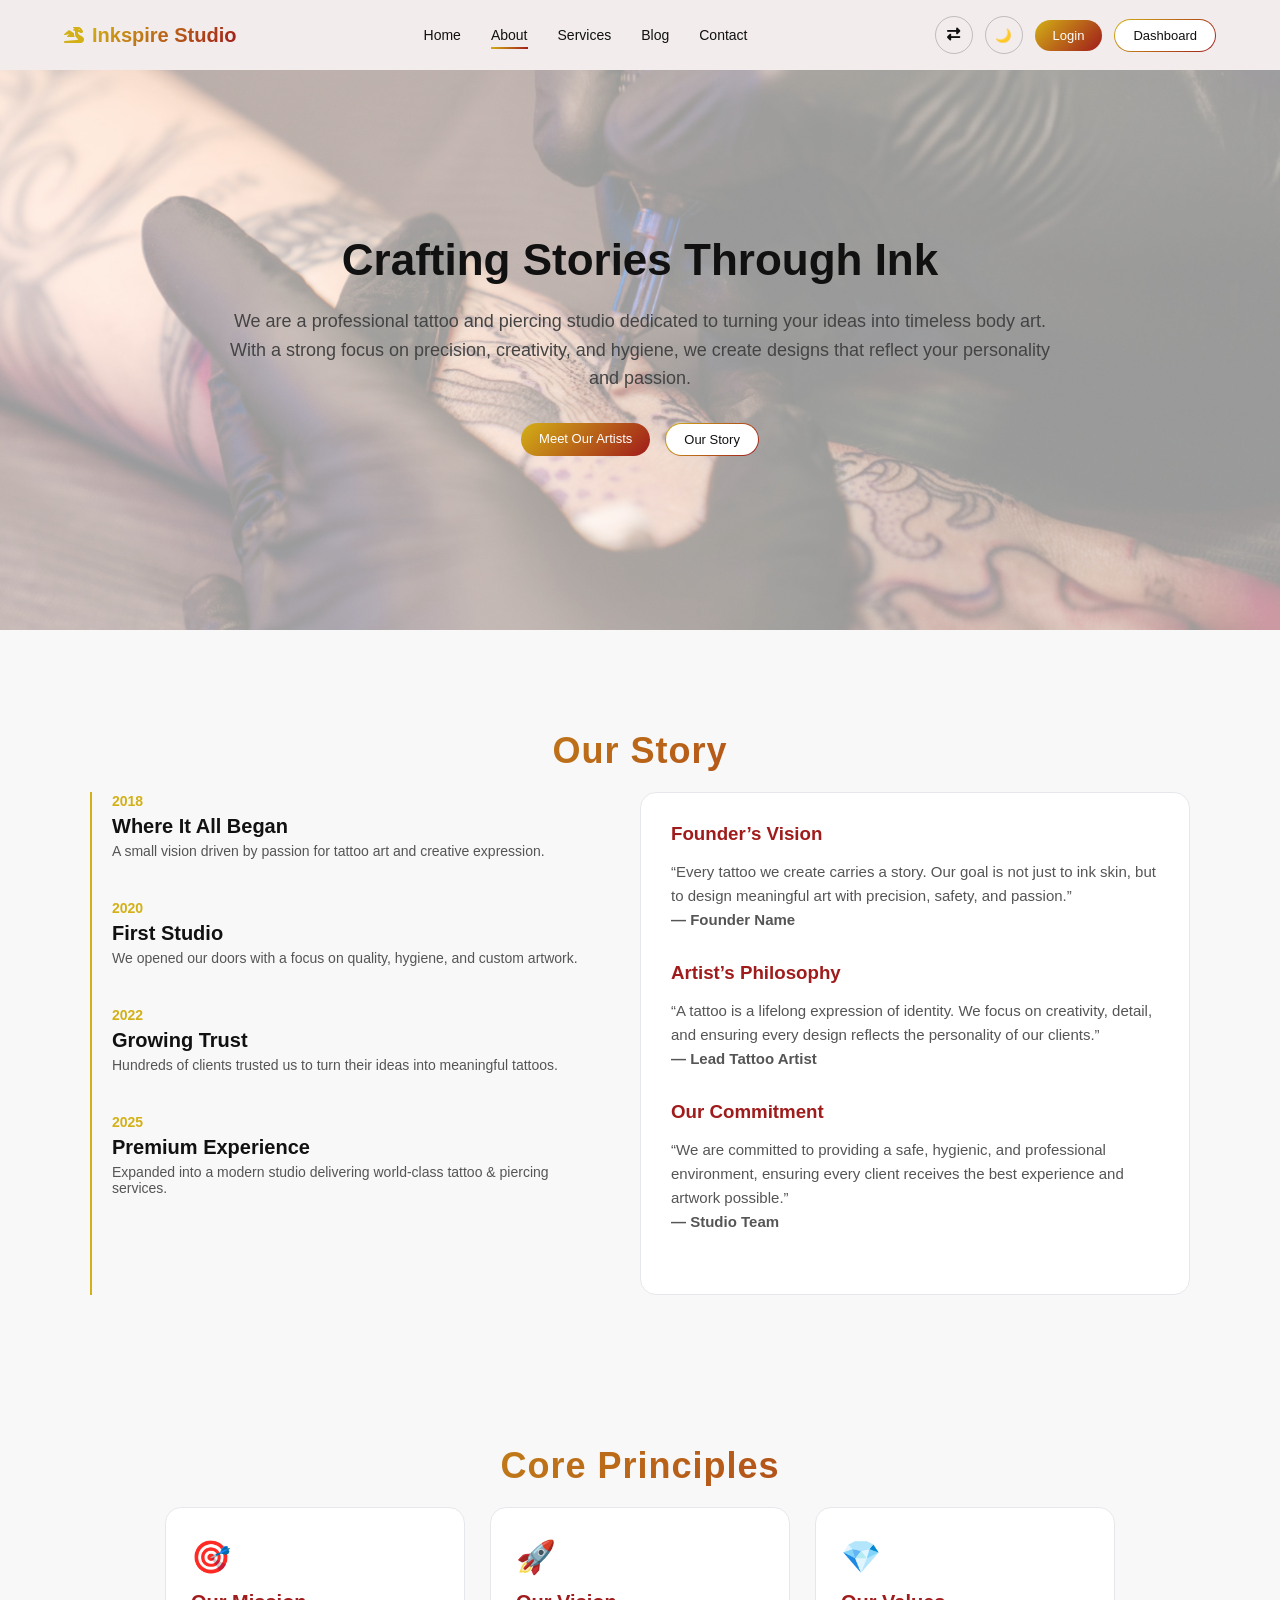
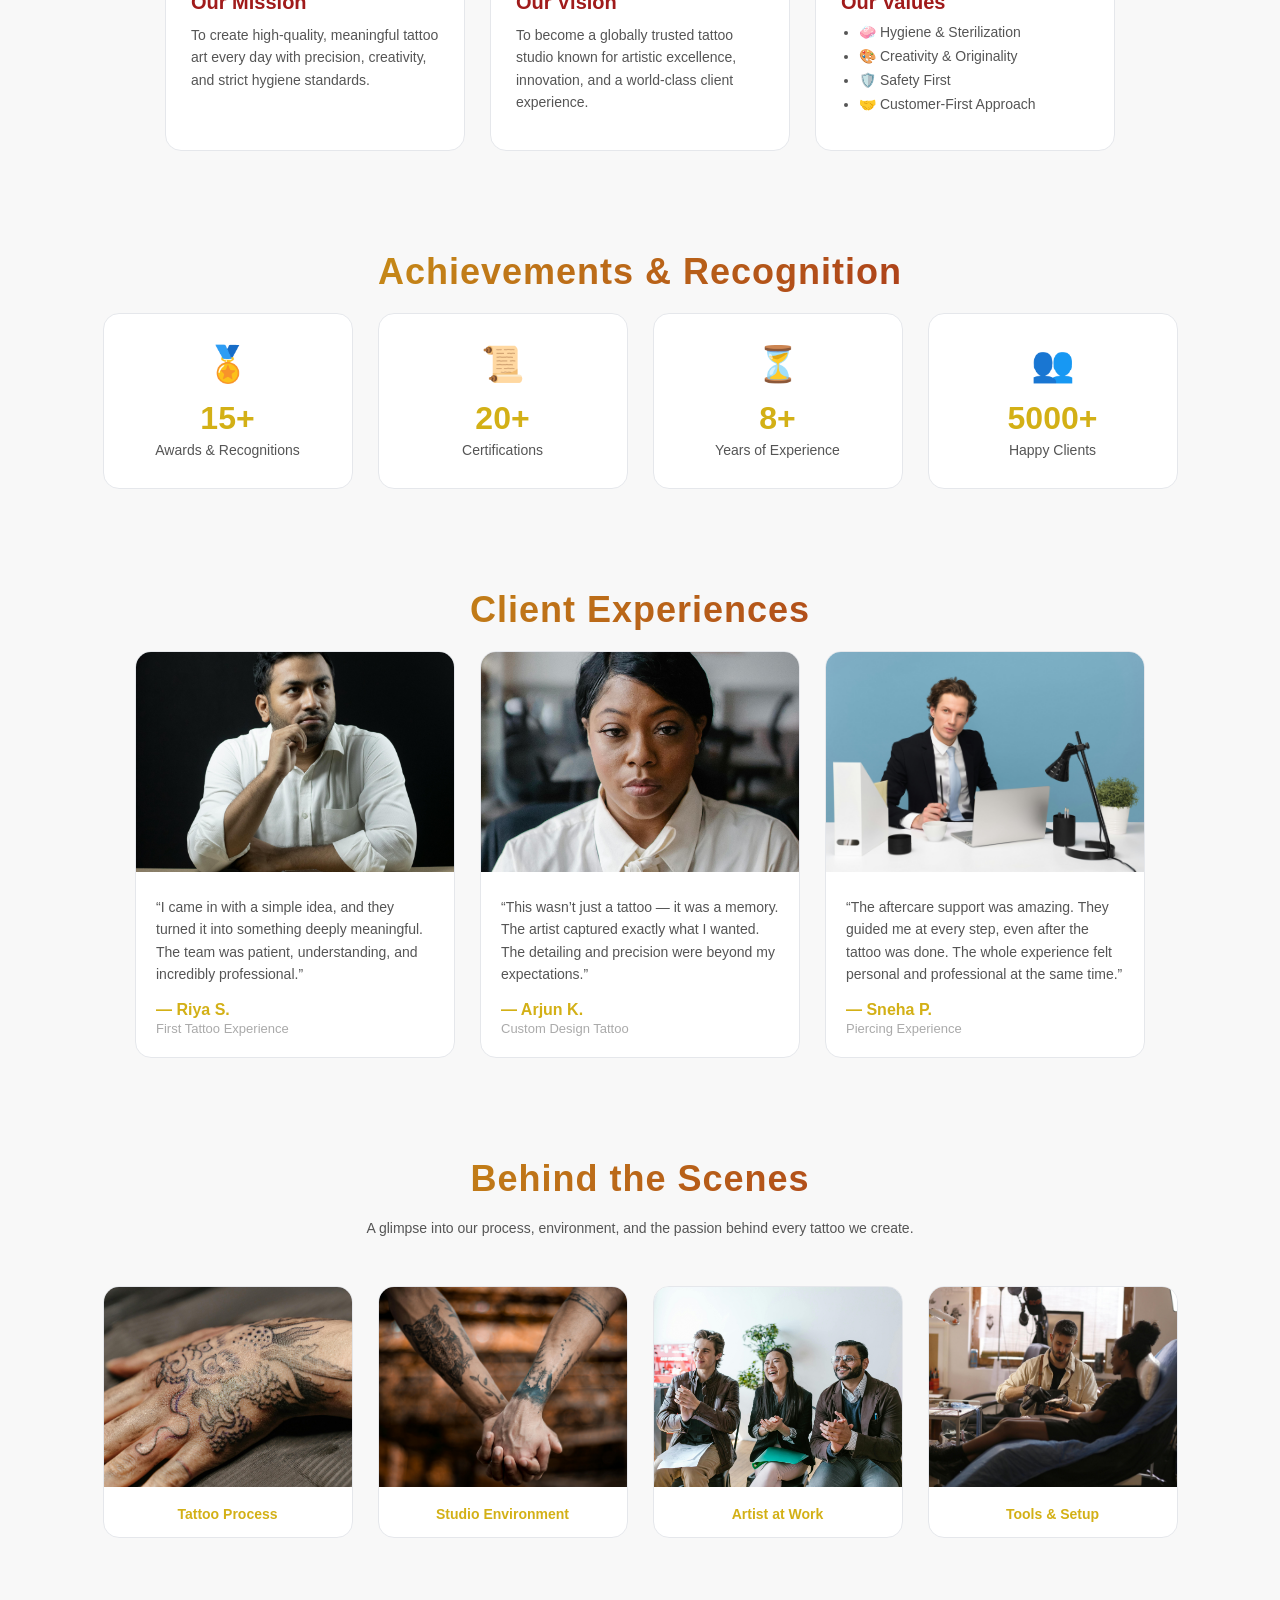
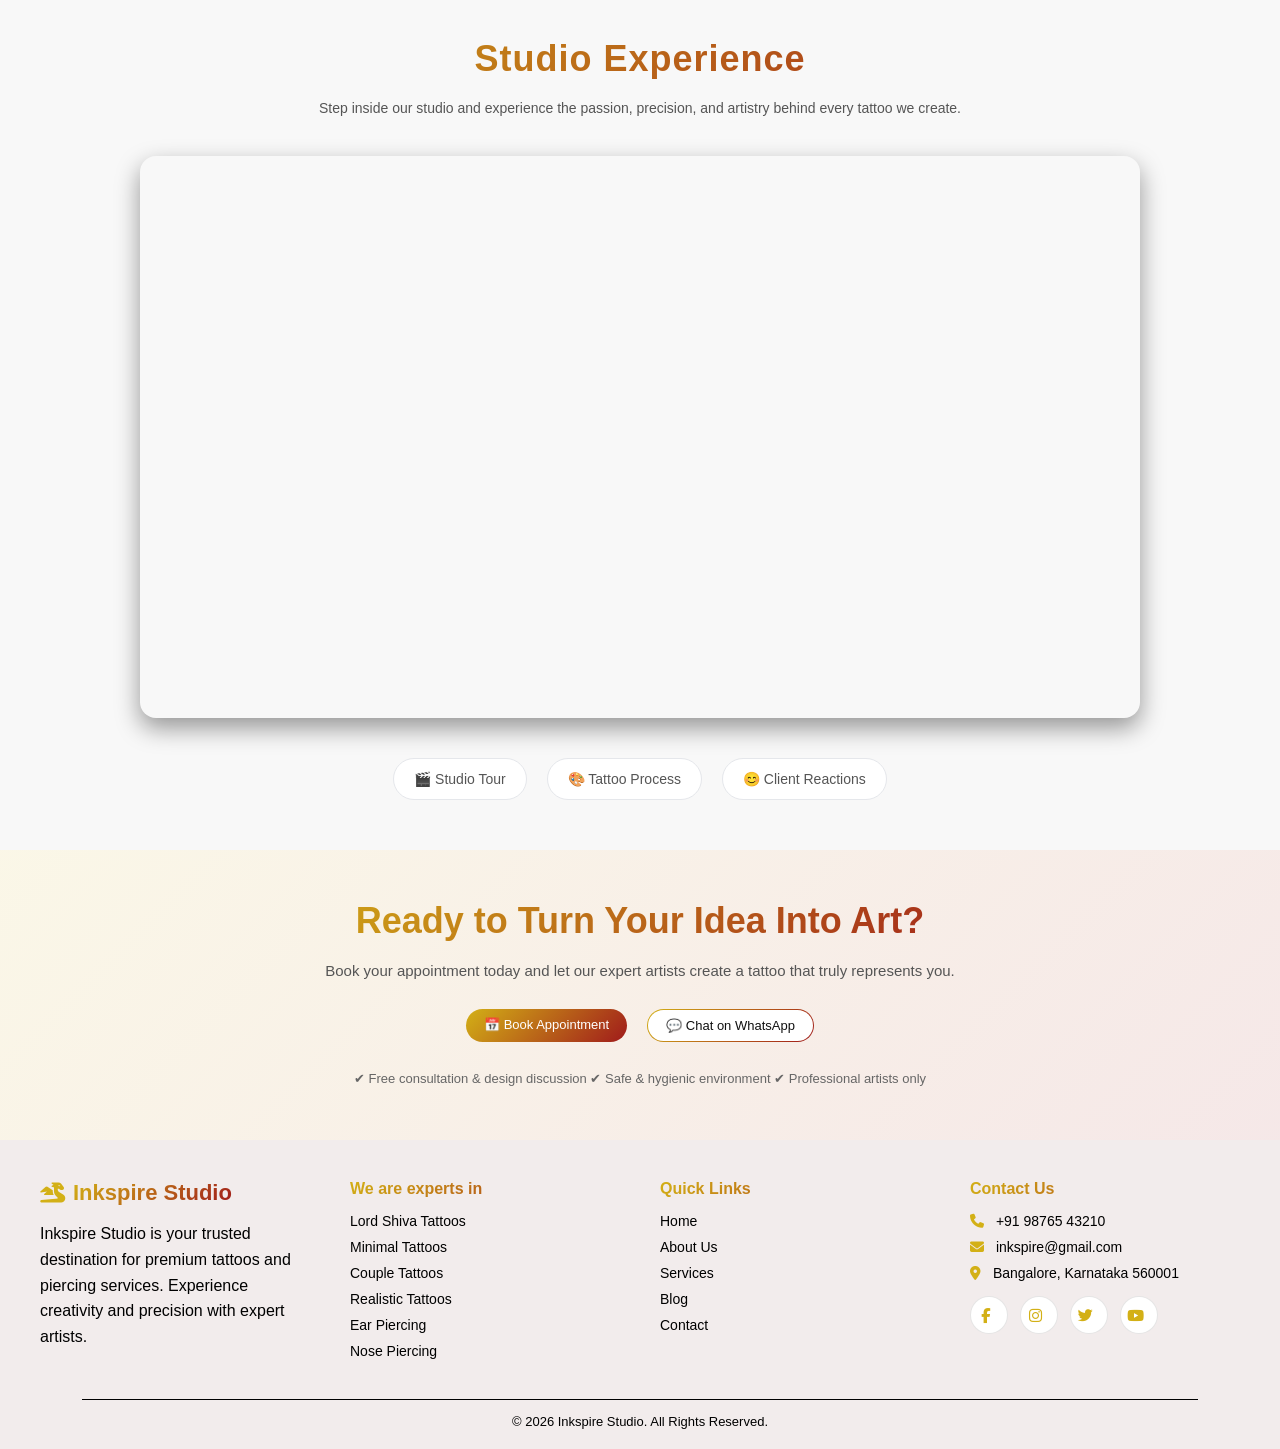
==== aboutus.html @ 516ff178 "first commit" ====
<!DOCTYPE html>
<html lang="en">
<head>
    <meta charset="UTF-8">
    <meta name="viewport" content="width=device-width, initial-scale=1.0">
    <title>About Us</title>
    <link rel="stylesheet" href="https://cdnjs.cloudflare.com/ajax/libs/font-awesome/6.5.1/css/all.min.css">
    <link rel="stylesheet" href="aboutus.css">
</head>
<body>
   
 <div id="header"></div>
<section class="hero">
  <div class="hero-overlay"></div>

  <div class="hero-content">
    <h1>Crafting Stories Through Ink</h1>

    <p>
      We are a professional tattoo and piercing studio dedicated to turning your ideas into timeless body art.
      With a strong focus on precision, creativity, and hygiene, we create designs that reflect your personality and passion.
    </p>

    <div class="hero-buttons">
      <a href="index.html" class="btn primary">Meet Our Artists</a>
      <a href="aboutus.html#story" class="btn secondary">Our Story</a>
    </div>
  </div>
</section>
<section class="story-section" id="story">

  <div class="story-container">

    
    <h2 class="section-title">Our Story</h2>

    
    <div class="story-wrapper">

      
      <div class="story-timeline">

        <div class="timeline-item">
          <span class="year">2018</span>
          <h3>Where It All Began</h3>
          <p>A small vision driven by passion for tattoo art and creative expression.</p>
        </div>

        <div class="timeline-item">
          <span class="year">2020</span>
          <h3>First Studio</h3>
          <p>We opened our doors with a focus on quality, hygiene, and custom artwork.</p>
        </div>

        <div class="timeline-item">
          <span class="year">2022</span>
          <h3>Growing Trust</h3>
          <p>Hundreds of clients trusted us to turn their ideas into meaningful tattoos.</p>
        </div>

        <div class="timeline-item">
          <span class="year">2025</span>
          <h3>Premium Experience</h3>
          <p>Expanded into a modern studio delivering world-class tattoo & piercing services.</p>
        </div>

      </div>

      
      <div class="story-founder">

        <h3>Founder’s Vision</h3>

        <p>
          “Every tattoo we create carries a story. Our goal is not just to ink skin,
          but to design meaningful art with precision, safety, and passion.”
        </p>

        <p class="founder-name">— Founder Name</p>
        <h3>Artist’s Philosophy</h3>

  <p>
    “A tattoo is a lifelong expression of identity. We focus on creativity, detail,
    and ensuring every design reflects the personality of our clients.”
  </p>

  <p class="founder-name">— Lead Tattoo Artist</p>
  
  <h3>Our Commitment</h3>

  <p>
    “We are committed to providing a safe, hygienic, and professional environment,
    ensuring every client receives the best experience and artwork possible.”
  </p>

  <p class="founder-name">— Studio Team</p>

      </div>

    </div>

  </div>

</section>
<section class="mv-section">

  <div class="mv-container">

    
    <h2 class="section-title">Core Principles</h2>

    
    <div class="mv-grid">

      
      <div class="mv-card">
        <div class="mv-icon">🎯</div>
        <h3>Our Mission</h3>
        <p>
          To create high-quality, meaningful tattoo art every day with precision,
          creativity, and strict hygiene standards.
        </p>
      </div>

      
      <div class="mv-card">
        <div class="mv-icon">🚀</div>
        <h3>Our Vision</h3>
        <p>
          To become a globally trusted tattoo studio known for artistic excellence,
          innovation, and a world-class client experience.
        </p>
      </div>

      
      <div class="mv-card">
        <div class="mv-icon">💎</div>
        <h3>Our Values</h3>
        <ul>
          <li>🧼 Hygiene & Sterilization</li>
          <li>🎨 Creativity & Originality</li>
          <li>🛡️ Safety First</li>
          <li>🤝 Customer-First Approach</li>
        </ul>
      </div>

    </div>

  </div>

</section>

<section class="achievements-section">

  <div class="achievements-container">

    
    <h2 class="section-title">Achievements & Recognition</h2>

    
    <div class="achievements-grid">

      <div class="achievement-card">
        <div class="icon">🏅</div>
        <h3><span class="counter" data-target="15">0</span>+</h3>
        <p>Awards & Recognitions</p>
      </div>

      <div class="achievement-card">
        <div class="icon">📜</div>
        <h3><span class="counter" data-target="20">0</span>+</h3>
        <p>Certifications</p>
      </div>

      <div class="achievement-card">
        <div class="icon">⏳</div>
        <h3><span class="counter" data-target="8">0</span>+</h3>
        <p>Years of Experience</p>
      </div>

      <div class="achievement-card">
        <div class="icon">👥</div>
        <h3><span class="counter" data-target="5000">0</span>+</h3>
        <p>Happy Clients</p>
      </div>

    </div>

  </div>

</section>
<script>
  document.addEventListener("DOMContentLoaded", () => {

  const counters = document.querySelectorAll(".counter");

  counters.forEach(counter => {
    counter.innerText = "0";

    const updateCounter = () => {
      const target = +counter.getAttribute("data-target");
      const current = +counter.innerText;

      const increment = target / 100; // speed control

      if (current < target) {
        counter.innerText = Math.ceil(current + increment);
        setTimeout(updateCounter, 20); // animation speed
      } else {
        counter.innerText = target;
      }
    };


    const observer = new IntersectionObserver(entries => {
      entries.forEach(entry => {
        if (entry.isIntersecting) {
          updateCounter();
        }
      });
    }, { threshold: 0.5 });

    observer.observe(counter);
  });

});
</script>

<section class="experience-section">

  <div class="experience-container">

    
    <h2 class="section-title">Client Experiences</h2>

    
    <div class="experience-grid">

      
      <div class="experience-card">

        <img src="../Images/user1.jpg" alt="Client Tattoo">

        <div class="experience-content">
          <p class="quote">
            “I came in with a simple idea, and they turned it into something deeply meaningful.
            The team was patient, understanding, and incredibly professional.”
          </p>

          <h4>— Riya S.</h4>
          <span>First Tattoo Experience</span>
        </div>

      </div>

      
      <div class="experience-card">

        <img src="../Images/user2.jpg" alt="Client Tattoo">

        <div class="experience-content">
          <p class="quote">
            “This wasn’t just a tattoo — it was a memory. The artist captured exactly what I wanted.
            The detailing and precision were beyond my expectations.”
          </p>

          <h4>— Arjun K.</h4>
          <span>Custom Design Tattoo</span>
        </div>

      </div>

      
      <div class="experience-card">

        <img src="../Images/user4.jpg" alt="Client Tattoo">

        <div class="experience-content">
          <p class="quote">
            “The aftercare support was amazing. They guided me at every step, even after the tattoo was done.
            The whole experience felt personal and professional at the same time.”
          </p>

          <h4>— Sneha P.</h4>
          <span>Piercing Experience</span>
        </div>

      </div>

    </div>

  </div>

</section>


<section class="bts-section">

  <div class="bts-container">

    
    <h2 class="section-title">Behind the Scenes</h2>

    
    <p class="bts-subtitle">
      A glimpse into our process, environment, and the passion behind every tattoo we create.
    </p>

    
    <div class="bts-grid">

      <div class="bts-item">
        <img src="../Images/minimal.jpg" alt="Tattoo Process">
        <h4>Tattoo Process</h4>
      </div>

      <div class="bts-item">
        <img src="../Images/studio.jpg" alt="Studio Environment">
        <h4>Studio Environment</h4>
      </div>

      <div class="bts-item">
        <img src="../Images/founders.jpg" alt="Artist Working">
        <h4>Artist at Work</h4>
      </div>

      <div class="bts-item">
        <img src="../Images/parlor.jpg" alt="Tools & Setup">
        <h4>Tools & Setup</h4>
      </div>

    </div>

  </div>

</section>



<section class="video-section">

  <div class="video-container">

    
    <h2 class="section-title">Studio Experience</h2>

    
    <p class="video-subtitle">
      Step inside our studio and experience the passion, precision, and artistry behind every tattoo we create.
    </p>

    
    <div class="video-wrapper">

      
      <iframe 
        src="https://www.youtube.com/embed/PDjdPBh9_N8" 
        title="Studio Video"
        frameborder="0"
        allow="accelerometer; autoplay; clipboard-write; encrypted-media; gyroscope; picture-in-picture"
        allowfullscreen>
      </iframe>

    </div>

    
    <div class="video-highlights">

      <div class="highlight">
        🎬 Studio Tour
      </div>

      <div class="highlight">
        🎨 Tattoo Process
      </div>

      <div class="highlight">
        😊 Client Reactions
      </div>

    </div>

  </div>

</section>


<section class="cta-section">

  <div class="cta-container">

    
    <h2 class="cta-title">Ready to Turn Your Idea Into Art?</h2>

    
    <p class="cta-text">
      Book your appointment today and let our expert artists create a tattoo that truly represents you.
    </p>

    
    <div class="cta-buttons">

      <a href="login.html" class="btn primary">📅 Book Appointment</a>

      <a href="contact.html" class="btn secondary">💬 Chat on WhatsApp</a>

    </div>

    
    <p class="cta-note">
      ✔ Free consultation & design discussion  
      ✔ Safe & hygienic environment  
      ✔ Professional artists only
    </p>

  </div>

</section>

<div id="footer"></div>
<script src="../js/components.js"></script>
</body>
</html>
---- aboutus.css ----
* {
  margin: 0;
  padding: 0;
  box-sizing: border-box;
  font-family: "Segoe UI", sans-serif;
}

body {
  background-color: #ffffff;
  color: #000000;
  transition: background 0.3s ease, color 0.3s ease;
}


:root{
  --hero-text:#000000;
  --hero-overlay:rgba(255,255,255,0.35);
  --btn-color:#000000;
  --btn-border:#000000;
}

body.dark-mode{
  --hero-text:#ffffff;
  --hero-overlay:rgba(0,0,0,0.55);
  --btn-color:#ffffff;
  --btn-border:#ffffff;
}


.hero{
  position:relative;
  height:70vh;
  display:flex;
  align-items:center;
  justify-content:center;
  text-align:center;
  padding:160px 20px 100px;

  
  background:url("../Images/about.jpg") center/cover no-repeat;
}


.hero-overlay{
  position:absolute;
  inset:0;
  background:rgba(0,0,0,0.6);
}

body:not(.dark-mode) .hero-overlay{
  background:rgba(255,255,255,0.6);
}


.hero-content{
  position:relative;
  max-width:850px;
  z-index:2;
}


.hero h1{
  font-size:44px;
  font-weight:700;
  line-height:1.2;
  margin-bottom:20px;
  color:#fff;
}

body:not(.dark-mode) .hero h1{
  color:#111;
}


.hero p{
  font-size:18px;
  line-height:1.6;
  margin-bottom:30px;
  color:#ddd;
}

body:not(.dark-mode) .hero p{
  color:#444;
}


.hero-buttons{
  display:flex;
  justify-content:center;
  gap:15px;
  flex-wrap:wrap;
}


.btn{
  padding:12px 24px;
  border-radius:30px;
  font-size:14px;
  text-decoration:none;
  transition:0.3s;
}


.btn.primary{
  background:linear-gradient(135deg,#d3b016,#a01b1b);
  color:#fff;
}

.btn.primary:hover{
  transform:translateY(-2px);
  box-shadow:0 6px 15px rgba(0,0,0,0.3);
}


.btn.secondary{
  border:1px solid transparent;
  background:
    linear-gradient(#111,#111) padding-box,
    linear-gradient(135deg,#d3b016,#a01b1b) border-box;
  color:#fff;
}

body:not(.dark-mode) .btn.secondary{
  background:
    linear-gradient(#fff,#fff) padding-box,
    linear-gradient(135deg,#d3b016,#a01b1b) border-box;
  color:#111;
}

.btn.secondary:hover{
  background:
    linear-gradient(135deg,#d3b016,#a01b1b) padding-box,
    linear-gradient(135deg,#d3b016,#a01b1b) border-box;
  color:#fff;
}



@media(max-width:480px){
  .hero h1{
    font-size:28px;
  }

  .hero p{
    font-size:14px;
  }
}

@media(max-width:768px){
  .hero h1{
    font-size:34px;
  }

  .hero p{
    font-size:16px;
  }
}

@media(max-width:1024px){
  .hero h1{
    font-size:38px;
  }
}


.story-section{
  padding:100px 20px;
  background:#111;
}

body:not(.dark-mode) .story-section{
  background:#f8f8f8;
}

.story-container{
  max-width:1100px;
  margin:auto;
  text-align:center;
}


.section-title{
  text-align:center;
  font-size:36px;
  font-weight:700;
  margin-bottom:60px;

  background:linear-gradient(135deg,#d3b016,#a01b1b);
  -webkit-background-clip:text;
   background-clip: text;
  -webkit-text-fill-color:transparent;

  letter-spacing:1px;
  position:relative;
}


.story-wrapper{
  display:flex;
  gap:40px;
  justify-content:center;
  flex-wrap:wrap;
}


.story-timeline{
  flex:1;
  min-width:300px;
  text-align:left;
  border-left:2px solid #d3b016;
  padding-left:20px;
}

.timeline-item{
  margin-bottom:40px;
  position:relative;
}


.year{
  font-size:14px;
  font-weight:bold;
  color:#d3b016;
}


.timeline-item h3{
  font-size:20px;
  margin:5px 0;
  color:#fff;
}

body:not(.dark-mode) .timeline-item h3{
  color:#111;
}


.timeline-item p{
  font-size:14px;
  color:#ccc;
}

body:not(.dark-mode) .timeline-item p{
  color:#555;
}


.story-founder{
  flex:1;
  min-width:300px;
  padding:30px;
  border-radius:16px;

  background:rgba(255,255,255,0.05);
  backdrop-filter:blur(10px);
  border:1px solid rgba(255,255,255,0.1);

  text-align:left;
  transition:0.4s;
}

body:not(.dark-mode) .story-founder{
  background:#fff;
  border:1px solid #e5e7eb;
}


.story-founder h3{
  margin-bottom:15px;
  color:#d3b016;
}

body:not(.dark-mode) .story-founder h3{
  color:#a01b1b;
}


.story-founder p{
  font-size:15px;
  line-height:1.6;
  color:#ccc;
}

body:not(.dark-mode) .story-founder p{
  color:#555;
}


.founder-name{
  font-weight:bold;
  color:#d3b016;
  margin-bottom: 30px;
}


.story-founder:hover{
  transform:translateY(-10px);
  box-shadow:0 10px 25px rgba(0,0,0,0.3);
}



@media(max-width:768px){
  .section-title{
    font-size:30px;
  }

  .story-wrapper{
    flex-direction:column;
  }

  .story-timeline{
    border-left:2px solid #d3b016;
  }
}

@media(max-width:480px){
  .section-title{
    font-size:26px;
  }

  .timeline-item h3{
    font-size:18px;
  }
}


.mv-section{
  padding:50px 20px;
  background:#111;
}

body:not(.dark-mode) .mv-section{
  background:#f8f8f8;
}

.mv-container{
  max-width:1100px;
  margin:auto;
  text-align:center;
}


.section-title{
  text-align:center;
  font-size:36px;
  font-weight:700;
  margin-bottom:60px;

  background:linear-gradient(135deg,#d3b016,#a01b1b);
  -webkit-background-clip:text;
   background-clip: text;
  -webkit-text-fill-color:transparent;

  letter-spacing:1px;
  position:relative;
}


.mv-grid{
  display:flex;
  gap:25px;
  justify-content:center;
  flex-wrap:wrap;
}


.mv-card{
  width:300px;
  padding:30px 25px;
  border-radius:16px;

  background:rgba(255,255,255,0.05);
  backdrop-filter:blur(10px);
  border:1px solid rgba(255,255,255,0.1);

  text-align:left;
  transition:0.4s;
}

body:not(.dark-mode) .mv-card{
  background:#fff;
  border:1px solid #e5e7eb;
}


.mv-icon{
  font-size:32px;
  margin-bottom:15px;
}


.mv-card h3{
  font-size:20px;
  margin-bottom:10px;
  color:#d3b016;
}

body:not(.dark-mode) .mv-card h3{
  color:#a01b1b;
}


.mv-card p{
  font-size:14px;
  line-height:1.6;
  color:#ccc;
}

body:not(.dark-mode) .mv-card p{
  color:#555;
}


.mv-card ul{
  padding-left:18px;
}

.mv-card li{
  font-size:14px;
  margin-bottom:8px;
  color:#ccc;
}

body:not(.dark-mode) .mv-card li{
  color:#555;
}


.mv-card:hover{
  transform:translateY(-10px) scale(1.03);
  box-shadow:0 10px 25px rgba(0,0,0,0.3);
}



@media(max-width:768px){
  .section-title{
    font-size:30px;
  }

  .mv-card{
    width:45%;
  }
}

@media(max-width:480px){
  .section-title{
    font-size:26px;
  }

  .mv-card{
    width:100%;
  }
}



.achievements-section{
  padding:50px 20px;
  background:#111;
}

body:not(.dark-mode) .achievements-section{
  background:#f8f8f8;
}

.achievements-container{
  max-width:1100px;
  margin:auto;
  text-align:center;
}


.section-title{
 text-align:center;
  font-size:36px;
  font-weight:700;
  margin-bottom:60px;

  background:linear-gradient(135deg,#d3b016,#a01b1b);
  -webkit-background-clip:text;
   background-clip: text;
  -webkit-text-fill-color:transparent;

  letter-spacing:1px;
  position:relative;
}




.achievements-grid{
  display:flex;
  gap:25px;
  justify-content:center;
  flex-wrap:wrap;
}


.achievement-card{
  width:250px;
  padding:30px 20px;
  border-radius:16px;

  background:rgba(255,255,255,0.05);
  backdrop-filter:blur(10px);
  border:1px solid rgba(255,255,255,0.1);

  transition:0.4s;
}

body:not(.dark-mode) .achievement-card{
  background:#fff;
  border:1px solid #e5e7eb;
}


.icon{
  font-size:35px;
  margin-bottom:15px;
}


.achievement-card h3{
  font-size:32px;
  color:#d3b016;
  margin-bottom:5px;
}


.achievement-card p{
  font-size:14px;
  color:#ccc;
}

body:not(.dark-mode) .achievement-card p{
  color:#555;
}


.achievement-card:hover{
  transform:translateY(-10px);
  box-shadow:0 10px 25px rgba(0,0,0,0.3);
}


@media(max-width:768px){
  .achievement-card{
    width:45%;
  }
}

@media(max-width:480px){
  .achievement-card{
    width:100%;
  }
}



.experience-section{
  padding:50px 20px;
  background:#111;
}

body:not(.dark-mode) .experience-section{
  background:#f8f8f8;
}

.experience-container{
  max-width:1100px;
  margin:auto;
  text-align:center;
}


.section-title{
   text-align:center;
  font-size:36px;
  font-weight:700;
  margin-bottom:60px;

  background:linear-gradient(135deg,#d3b016,#a01b1b);
  -webkit-background-clip:text;
   background-clip: text;
  -webkit-text-fill-color:transparent;

  letter-spacing:1px;
  position:relative;
}




.experience-grid{
  display:flex;
  gap:25px;
  justify-content:center;
  flex-wrap:wrap;
}


.experience-card{
  width:320px;
  border-radius:16px;
  overflow:hidden;

  background:rgba(255,255,255,0.05);
  backdrop-filter:blur(10px);
  border:1px solid rgba(255,255,255,0.1);

  transition:0.4s;
}

body:not(.dark-mode) .experience-card{
  background:#fff;
  border:1px solid #e5e7eb;
}


.experience-card img{
  width:100%;
  height:220px;
  object-fit:cover;
}


.experience-content{
  padding:20px;
  text-align:left;
}


.quote{
  font-size:14px;
  line-height:1.6;
  color:#ccc;
  margin-bottom:15px;
}

body:not(.dark-mode) .quote{
  color:#555;
}


.experience-content h4{
  margin:0;
  color:#d3b016;
}


.experience-content span{
  font-size:13px;
  color:#aaa;
}


.experience-card:hover{
  transform:translateY(-10px);
  box-shadow:0 10px 25px rgba(0,0,0,0.3);
}


@media(max-width:768px){
  .experience-card{
    width:45%;
  }
}

@media(max-width:480px){
  .experience-card{
    width:100%;
  }
}



.bts-section{
  padding:50px 20px;
  background:#111;
}

body:not(.dark-mode) .bts-section{
  background:#f8f8f8;
}

.bts-container{
  max-width:1100px;
  margin:auto;
  text-align:center;
}


.section-title{
  text-align:center;
  font-size:36px;
  font-weight:700;
  margin-bottom:20px;

  background:linear-gradient(135deg,#d3b016,#a01b1b);
  -webkit-background-clip:text;
   background-clip: text;
  -webkit-text-fill-color:transparent;

  letter-spacing:1px;
  position:relative;
}



.bts-subtitle{
  font-size:14px;
  color:#ccc;
  margin-bottom:50px;
}

body:not(.dark-mode) .bts-subtitle{
  color:#555;
}


.bts-grid{
  display:flex;
  gap:25px;
  justify-content:center;
  flex-wrap:wrap;
}


.bts-item{
  width:250px;
  border-radius:16px;
  overflow:hidden;

  background:rgba(255,255,255,0.05);
  backdrop-filter:blur(10px);
  border:1px solid rgba(255,255,255,0.1);

  transition:0.4s;
}

body:not(.dark-mode) .bts-item{
  background:#fff;
  border:1px solid #e5e7eb;
}


.bts-item img{
  width:100%;
  height:200px;
  object-fit:cover;
  transition:0.4s;
}


.bts-item h4{
  padding:15px;
  font-size:14px;
  color:#d3b016;
}


.bts-item:hover{
  transform:translateY(-10px);
  box-shadow:0 10px 25px rgba(0,0,0,0.3);
}

.bts-item:hover img{
  transform:scale(1.05);
}


@media(max-width:768px){
  .bts-item{
    width:45%;
  }
}

@media(max-width:480px){
  .bts-item{
    width:100%;
  }
}



.video-section{
  padding:50px 20px;
  background:#111;
}

body:not(.dark-mode) .video-section{
  background:#f8f8f8;
}

.video-container{
  max-width:1000px;
  margin:auto;
  text-align:center;
}


.section-title{
  text-align:center;
  font-size:36px;
  font-weight:700;
  margin-bottom:20px;

  background:linear-gradient(135deg,#d3b016,#a01b1b);
  -webkit-background-clip:text;
   background-clip: text;
  -webkit-text-fill-color:transparent;

  letter-spacing:1px;
  position:relative;
}

.video-subtitle{
  font-size:14px;
  color:#ccc;
  margin-bottom:40px;
}

body:not(.dark-mode) .video-subtitle{
  color:#555;
}


.video-wrapper{
  position:relative;
  width:100%;
  padding-top:56.25%; 
  border-radius:16px;
  overflow:hidden;

  box-shadow:0 10px 25px rgba(0,0,0,0.4);
  margin-bottom:40px;
}


.video-wrapper iframe{
  position:absolute;
  top:0;
  left:0;
  width:100%;
  height:100%;
  border:none;
}


.video-highlights{
  display:flex;
  gap:20px;
  justify-content:center;
  flex-wrap:wrap;
}

.highlight{
  padding:12px 20px;
  border-radius:30px;

  background:rgba(255,255,255,0.05);
  border:1px solid rgba(255,255,255,0.1);

  font-size:14px;
  color:#ccc;

  transition:0.3s;
}

body:not(.dark-mode) .highlight{
  background:#fff;
  border:1px solid #e5e7eb;
  color:#555;
}


.highlight:hover{
  transform:translateY(-5px);
  background:linear-gradient(135deg,#d3b016,#a01b1b);
  color:#fff;
}


@media(max-width:768px){
  .section-title{
    font-size:30px;
  }
}

@media(max-width:480px){
  .section-title{
    font-size:26px;
  }
}





.cta-section{
  padding:50px 20px;
  text-align:center;

  background:linear-gradient(135deg, rgba(211,176,22,0.1), rgba(160,27,27,0.1));
}


.cta-container{
  max-width:800px;
  margin:auto;
}


.cta-title{
  font-size:36px;
  font-weight:700;
  margin-bottom:20px;

  background:linear-gradient(135deg,#d3b016,#a01b1b);
  -webkit-background-clip:text;
   background-clip: text;
  -webkit-text-fill-color:transparent;
}


.cta-text{
  font-size:15px;
  color:#ccc;
  margin-bottom:30px;
}

body:not(.dark-mode) .cta-text{
  color:#555;
}


.cta-buttons{
  display:flex;
  gap:20px;
  justify-content:center;
  flex-wrap:wrap;
  margin-bottom:25px;
}


.cta-btn{
  padding:14px 25px;
  border-radius:30px;
  font-weight:bold;
  text-decoration:none;
  transition:0.3s;
}


.cta-btn.primary{
  background:linear-gradient(135deg,#d3b016,#a01b1b);
  color:#fff;
}


.cta-btn.secondary{
  border:1px solid #d3b016;
  color:#d3b016;
}


.cta-btn.primary:hover{
  transform:scale(1.05);
  box-shadow:0 10px 20px rgba(0,0,0,0.3);
}

.cta-btn.secondary:hover{
  background:#d3b016;
  color:#111;
}


.cta-note{
  font-size:13px;
  color:#aaa;
  line-height:1.8;
}

body:not(.dark-mode) .cta-note{
  color:#666;
}


@media(max-width:480px){
  .cta-title{
    font-size:28px;
  }

  .cta-btn{
    width:100%;
  }
}
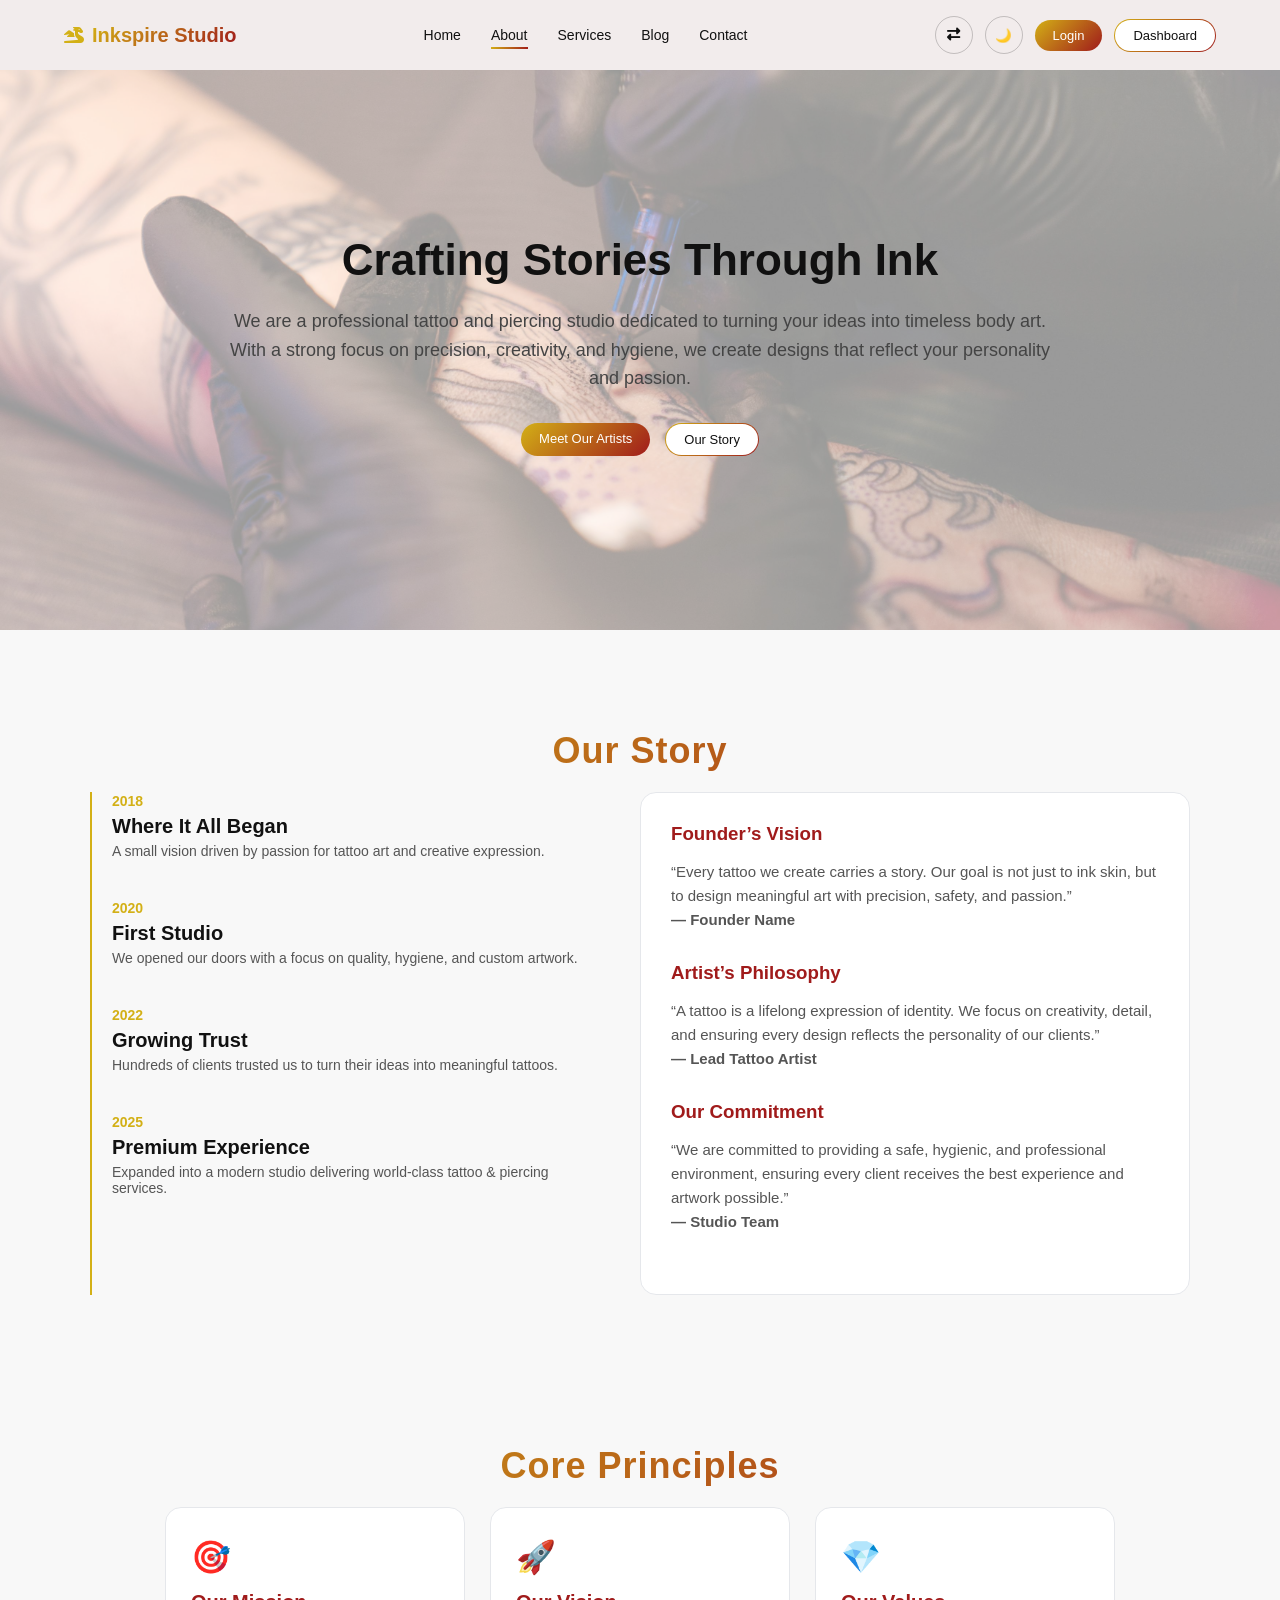
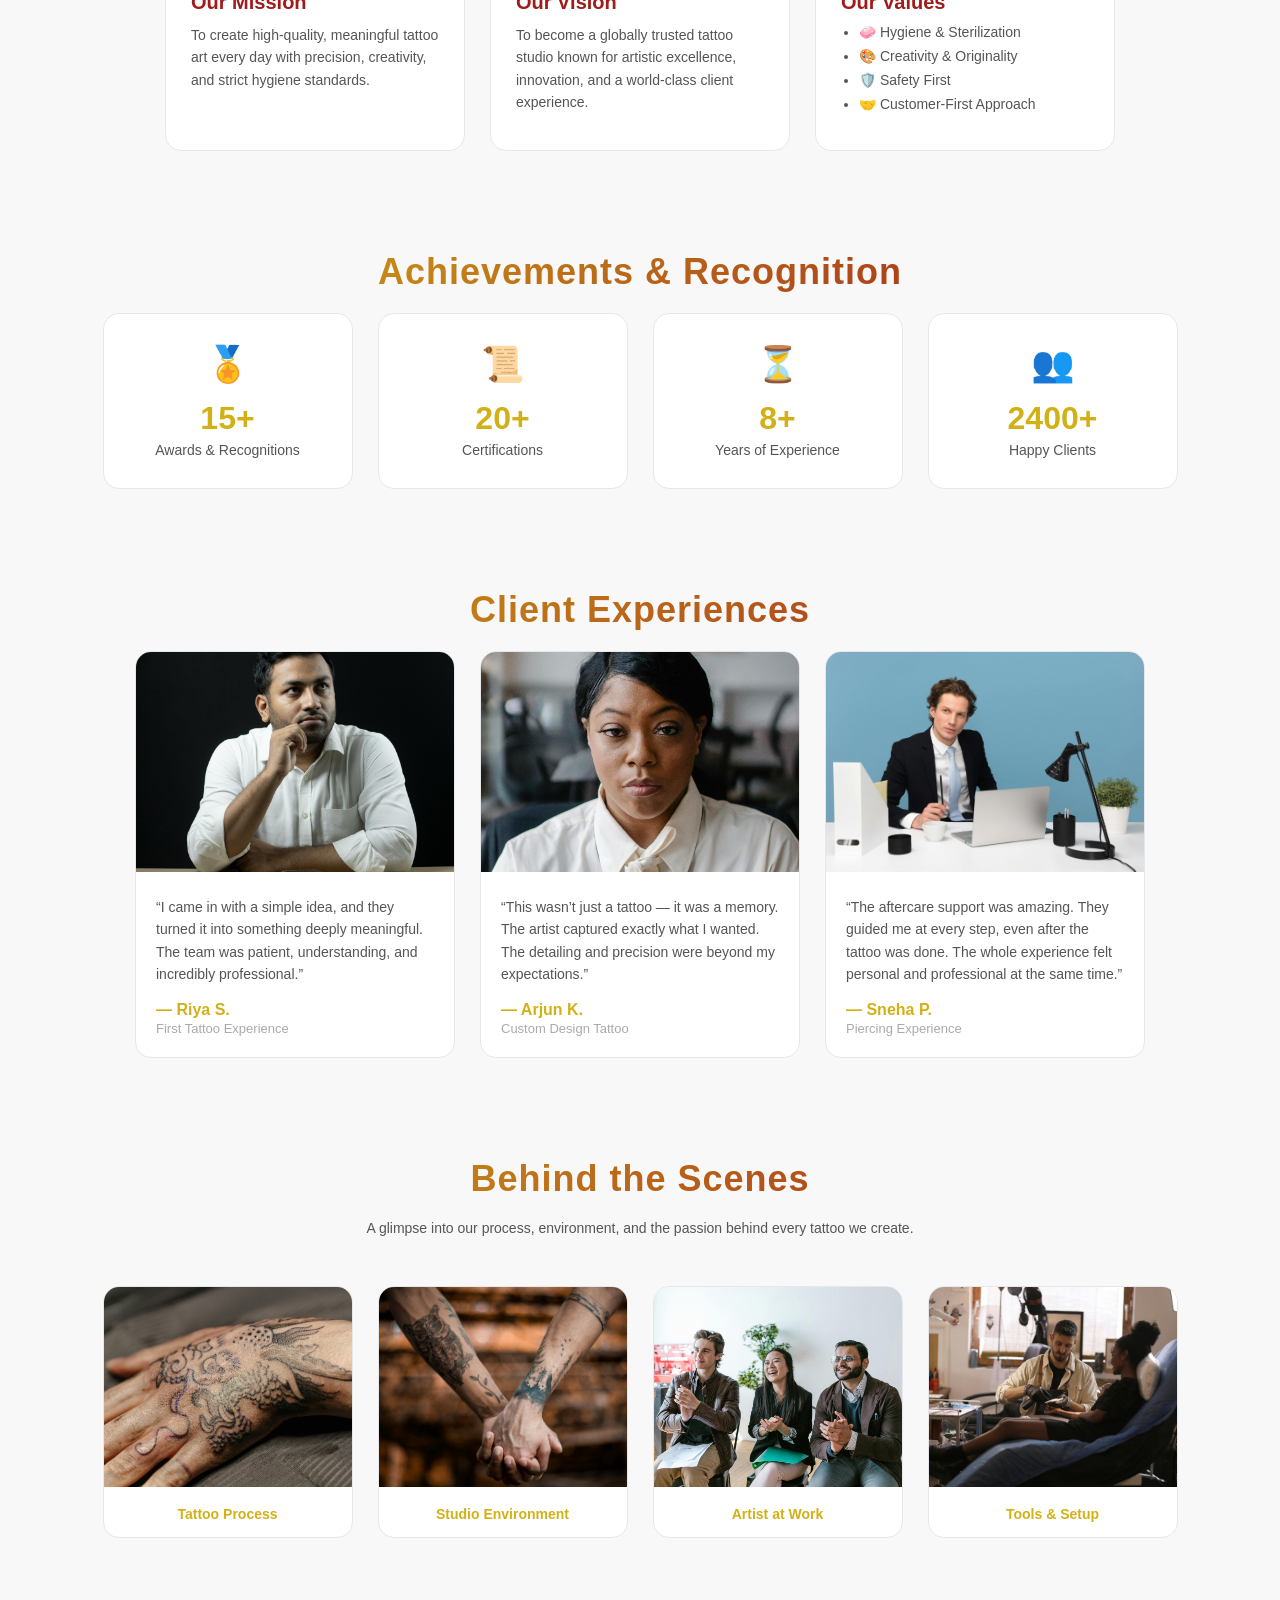
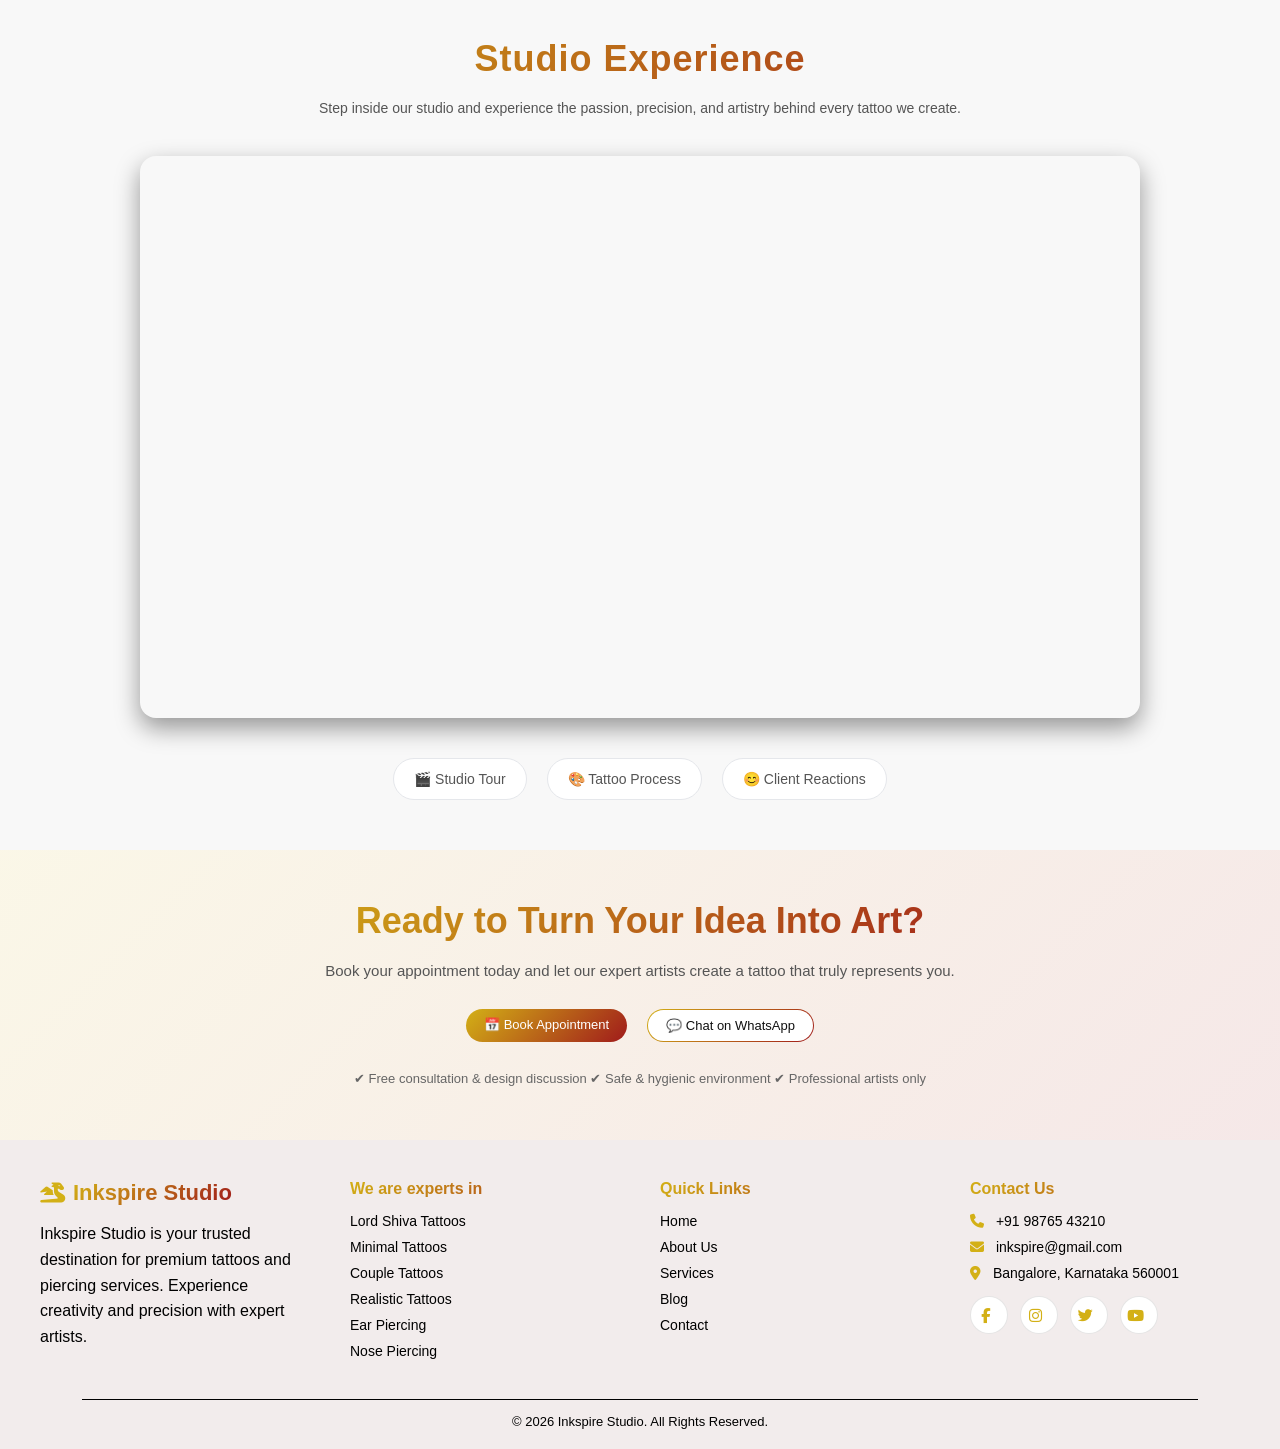
==== commit 0eeda6a8: "updated something" ====
--- a/aboutus.html
+++ b/aboutus.html
@@ -3,7 +3,8 @@
 <head>
     <meta charset="UTF-8">
     <meta name="viewport" content="width=device-width, initial-scale=1.0">
-    <title>About Us</title>
+    <title>Inkify Studio About Us</title>
+    <link rel="icon" type="image/png" href="../Images/logo.png">
     <link rel="stylesheet" href="https://cdnjs.cloudflare.com/ajax/libs/font-awesome/6.5.1/css/all.min.css">
     <link rel="stylesheet" href="aboutus.css">
 </head>
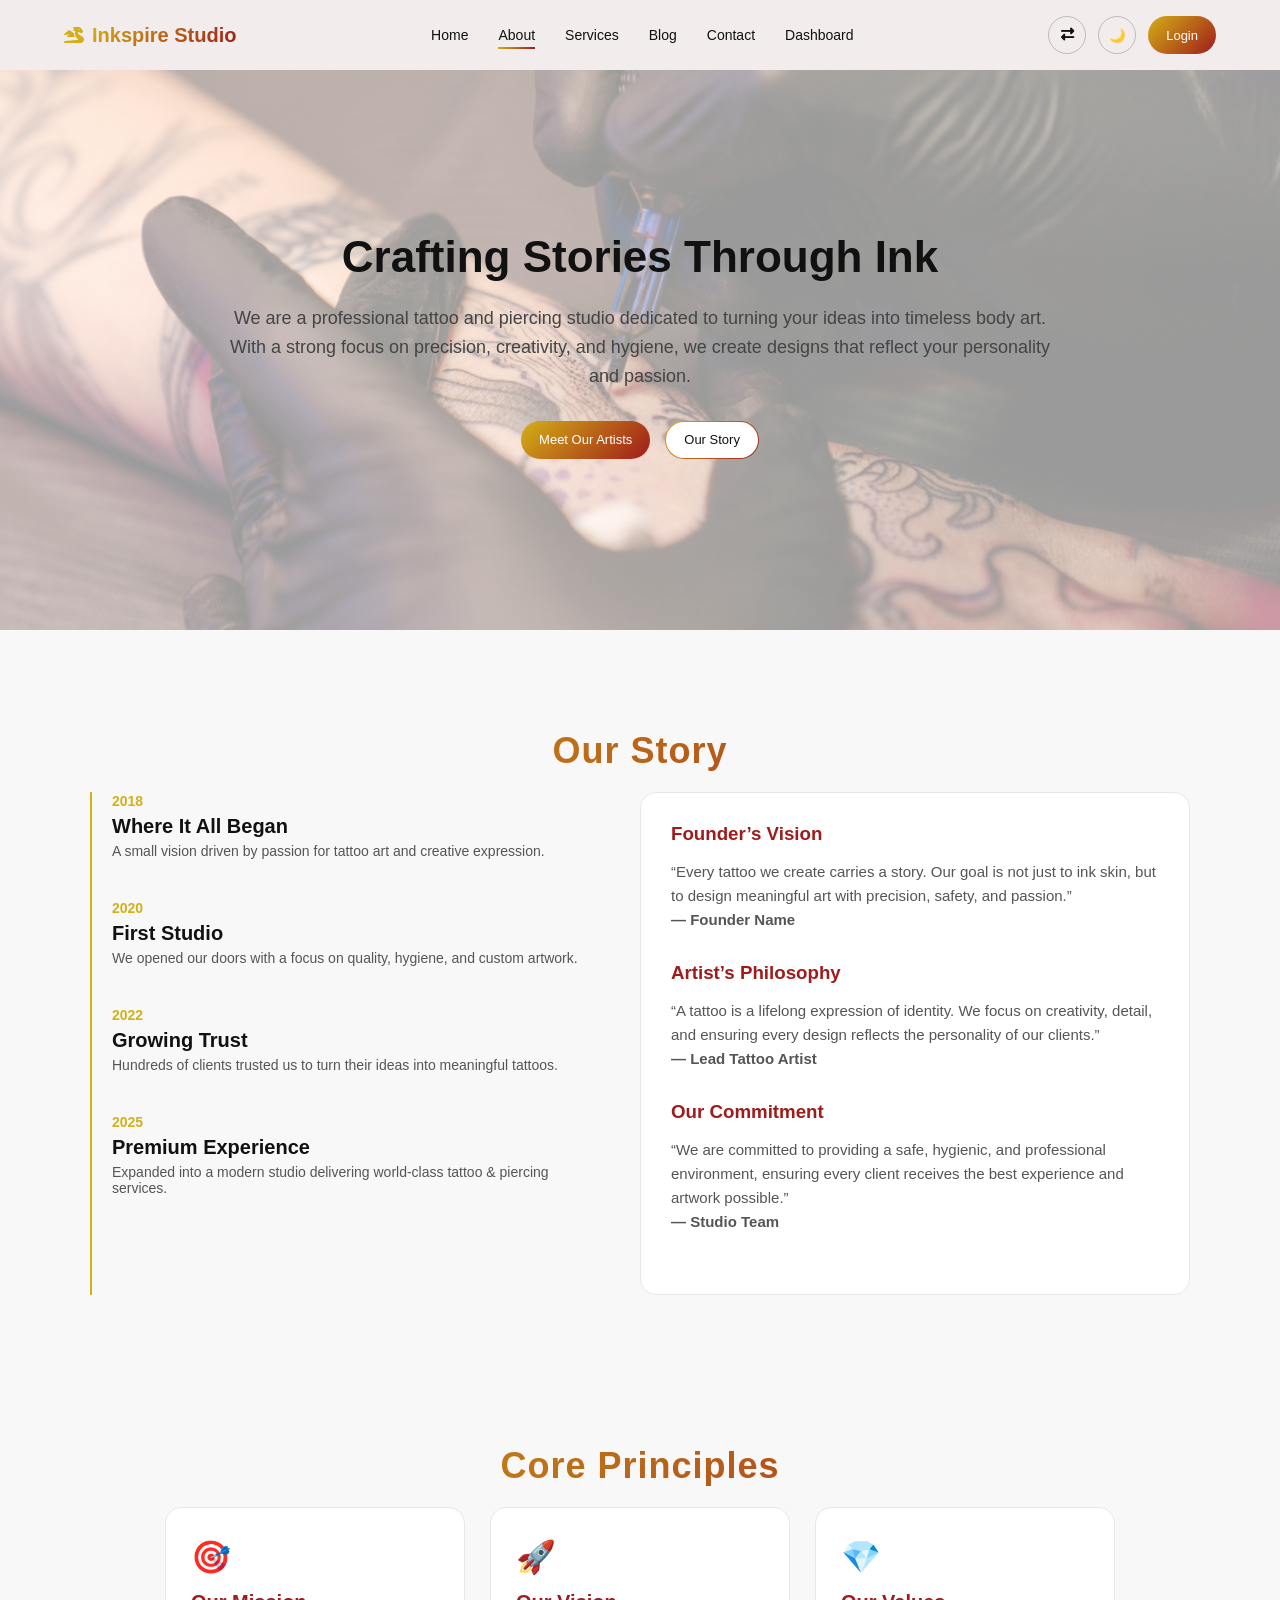
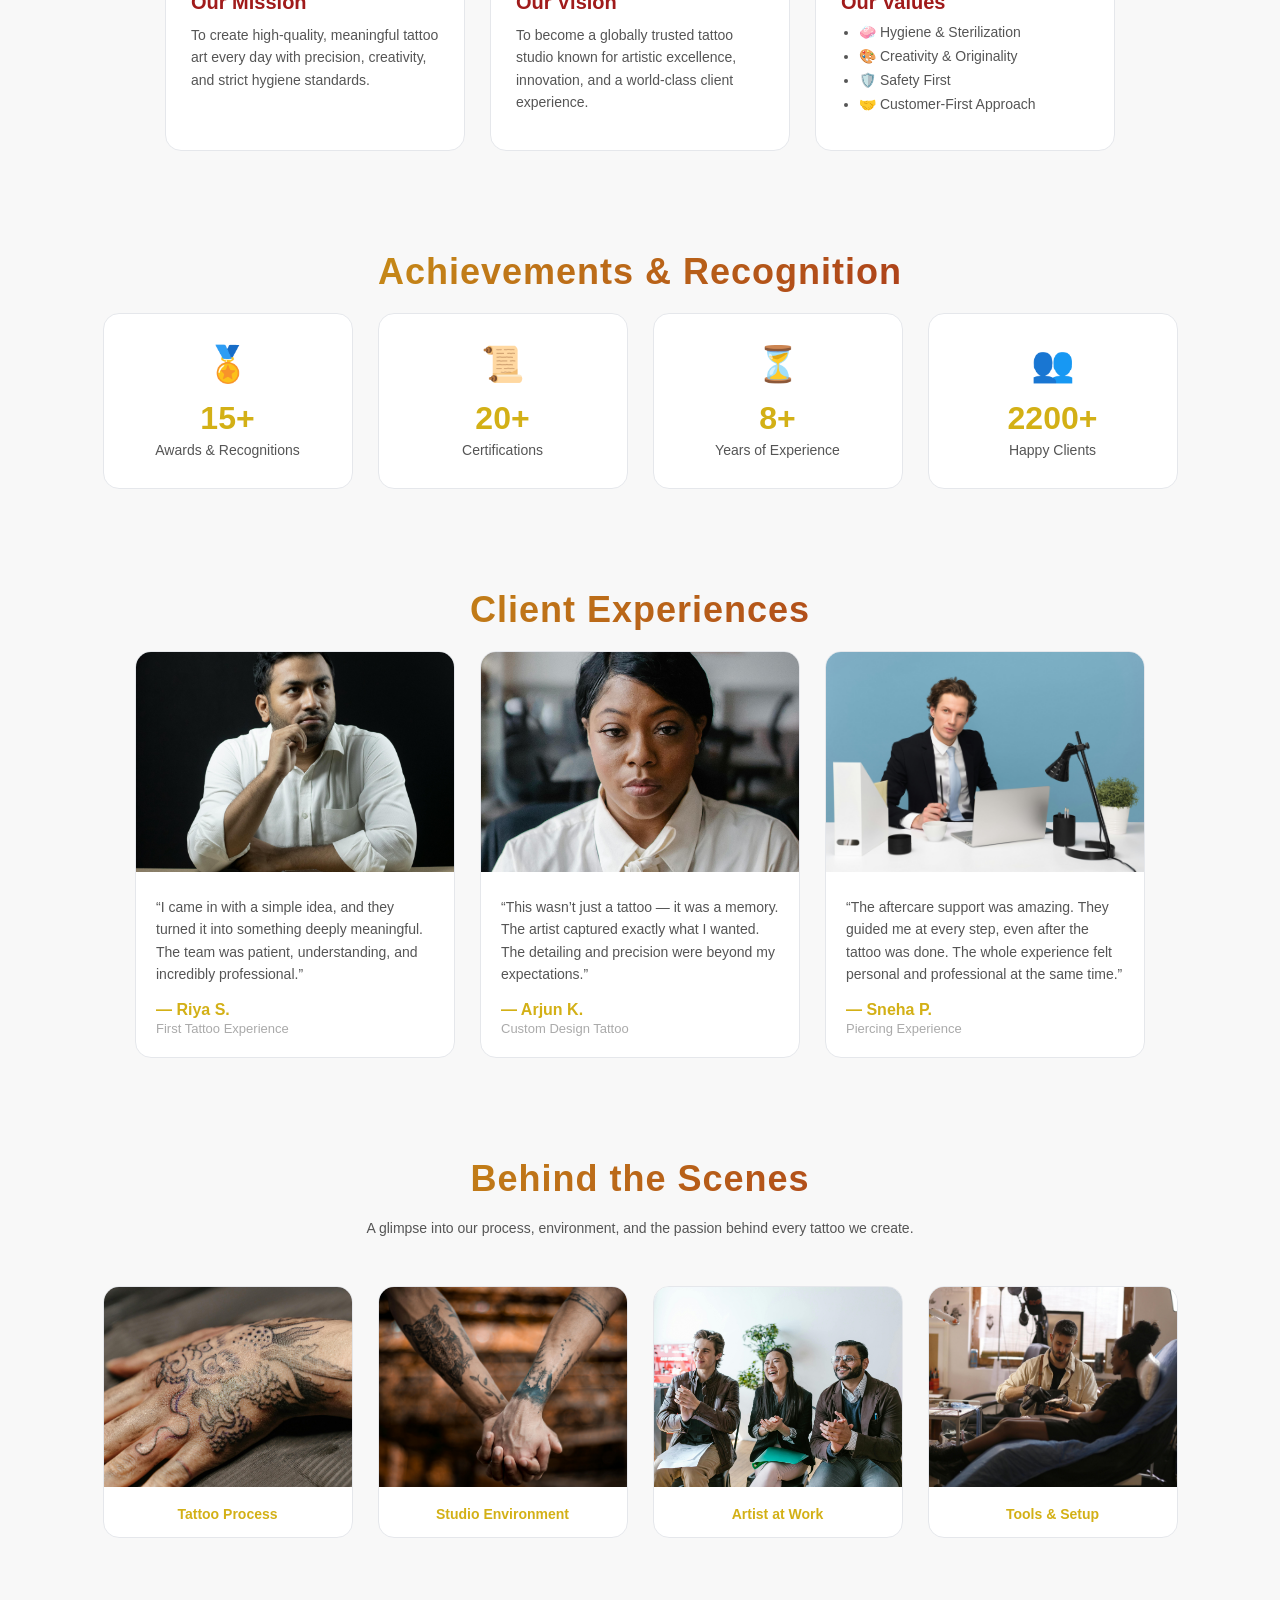
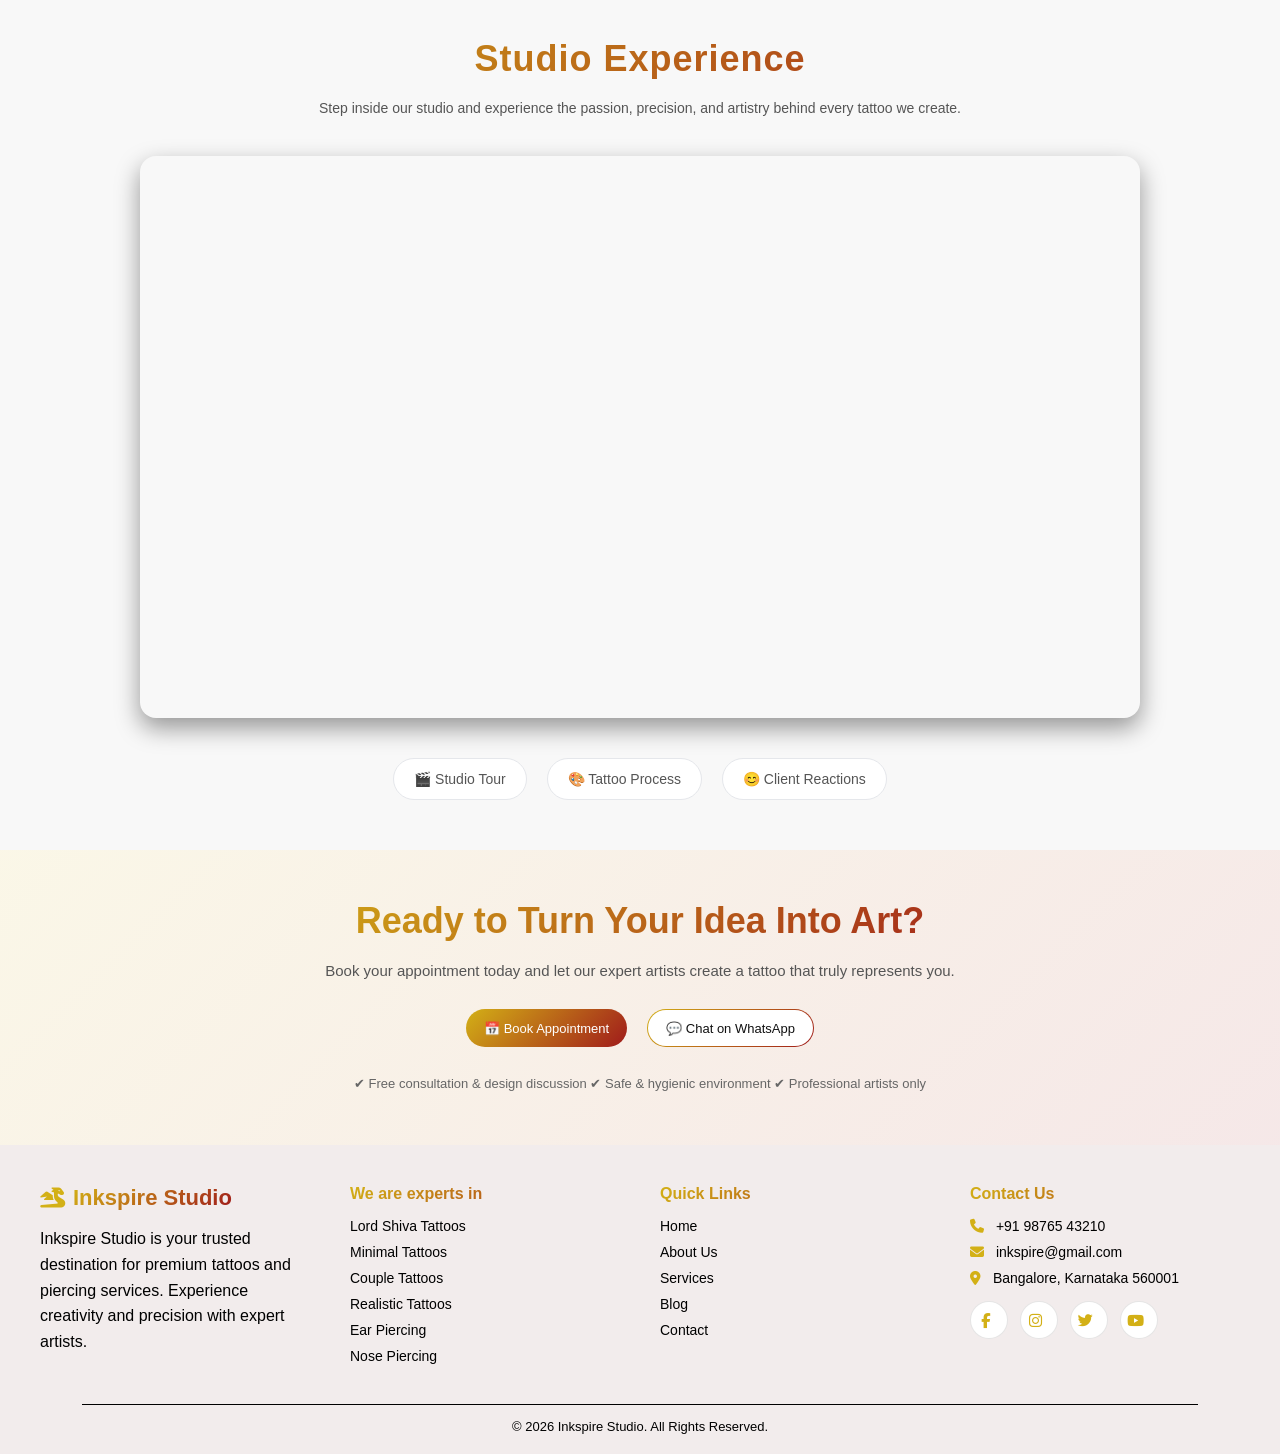
==== commit 620c3fe9: "Updated something" ====
--- a/aboutus.html
+++ b/aboutus.html
@@ -3,7 +3,7 @@
 <head>
     <meta charset="UTF-8">
     <meta name="viewport" content="width=device-width, initial-scale=1.0">
-    <title>Inkify Studio About Us</title>
+    <title>Inkspire Studio About Us</title>
     <link rel="icon" type="image/png" href="../Images/logo.png">
     <link rel="stylesheet" href="https://cdnjs.cloudflare.com/ajax/libs/font-awesome/6.5.1/css/all.min.css">
     <link rel="stylesheet" href="aboutus.css">
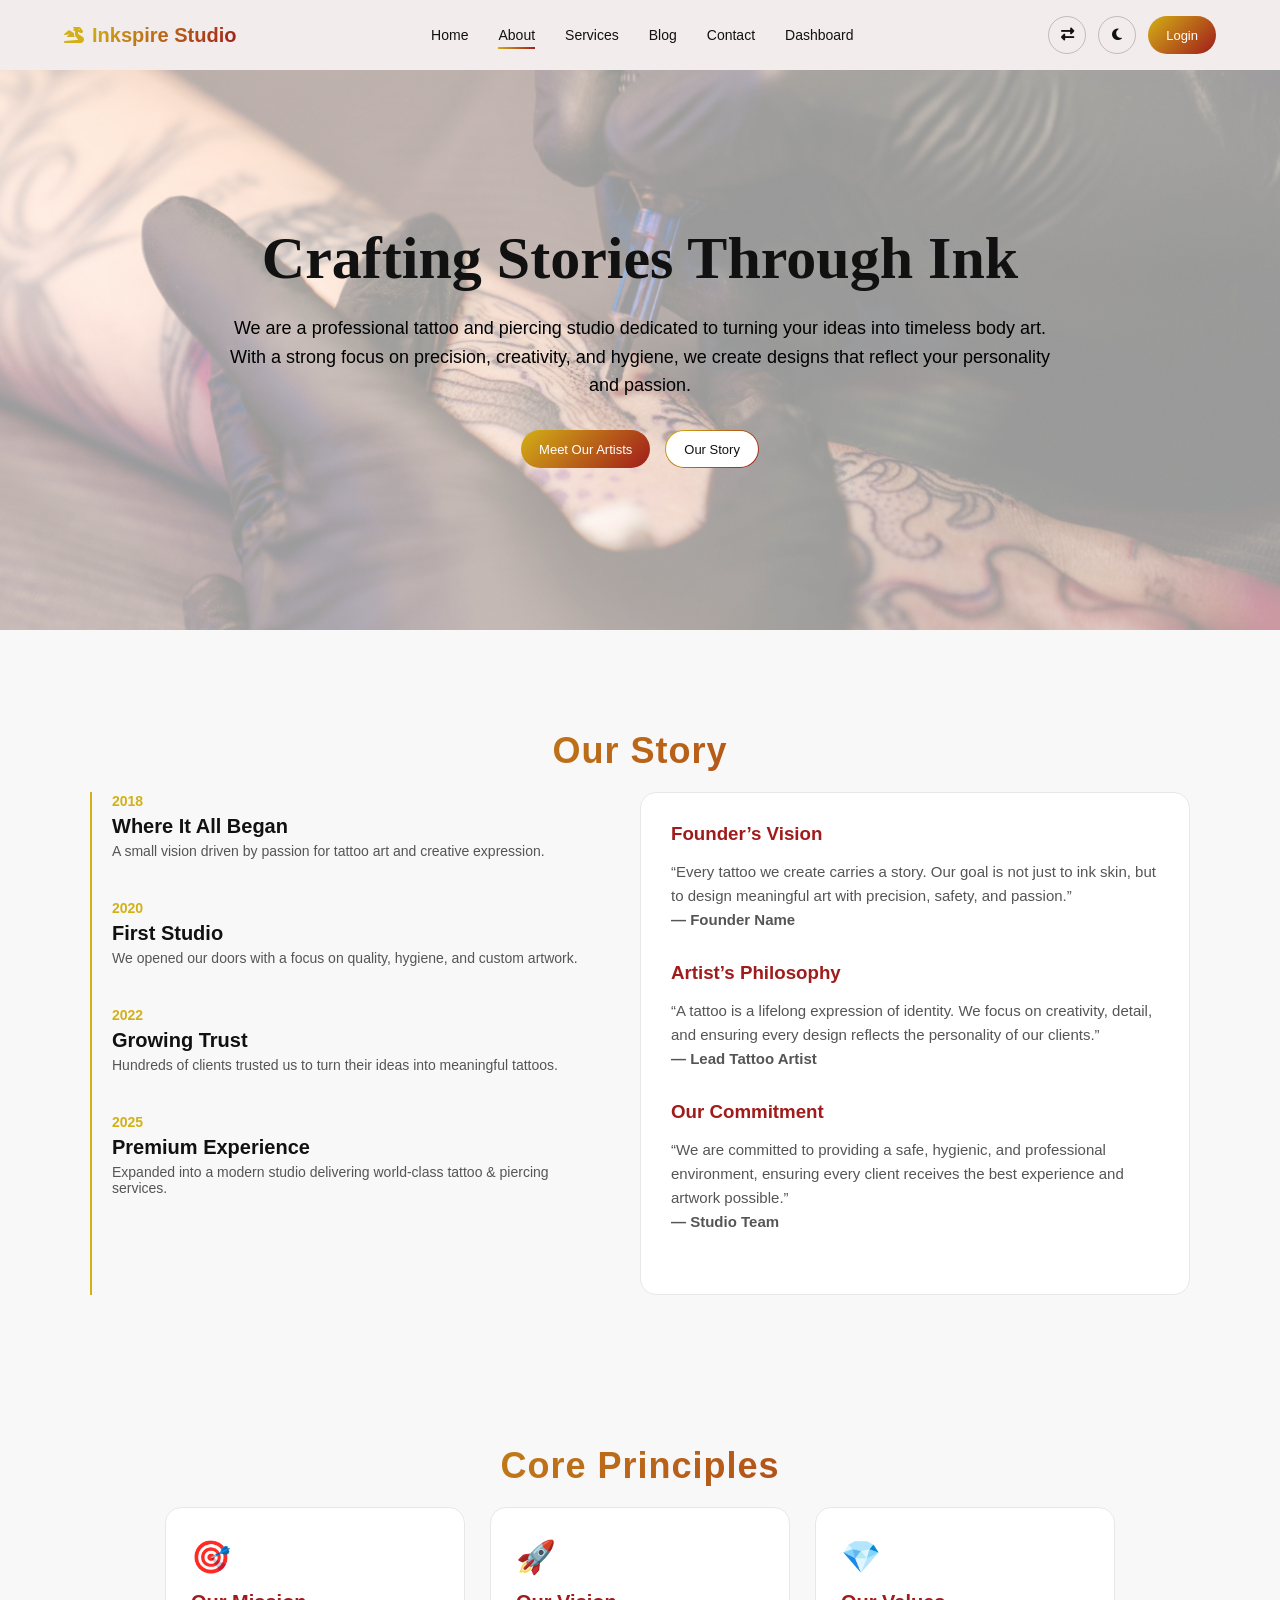
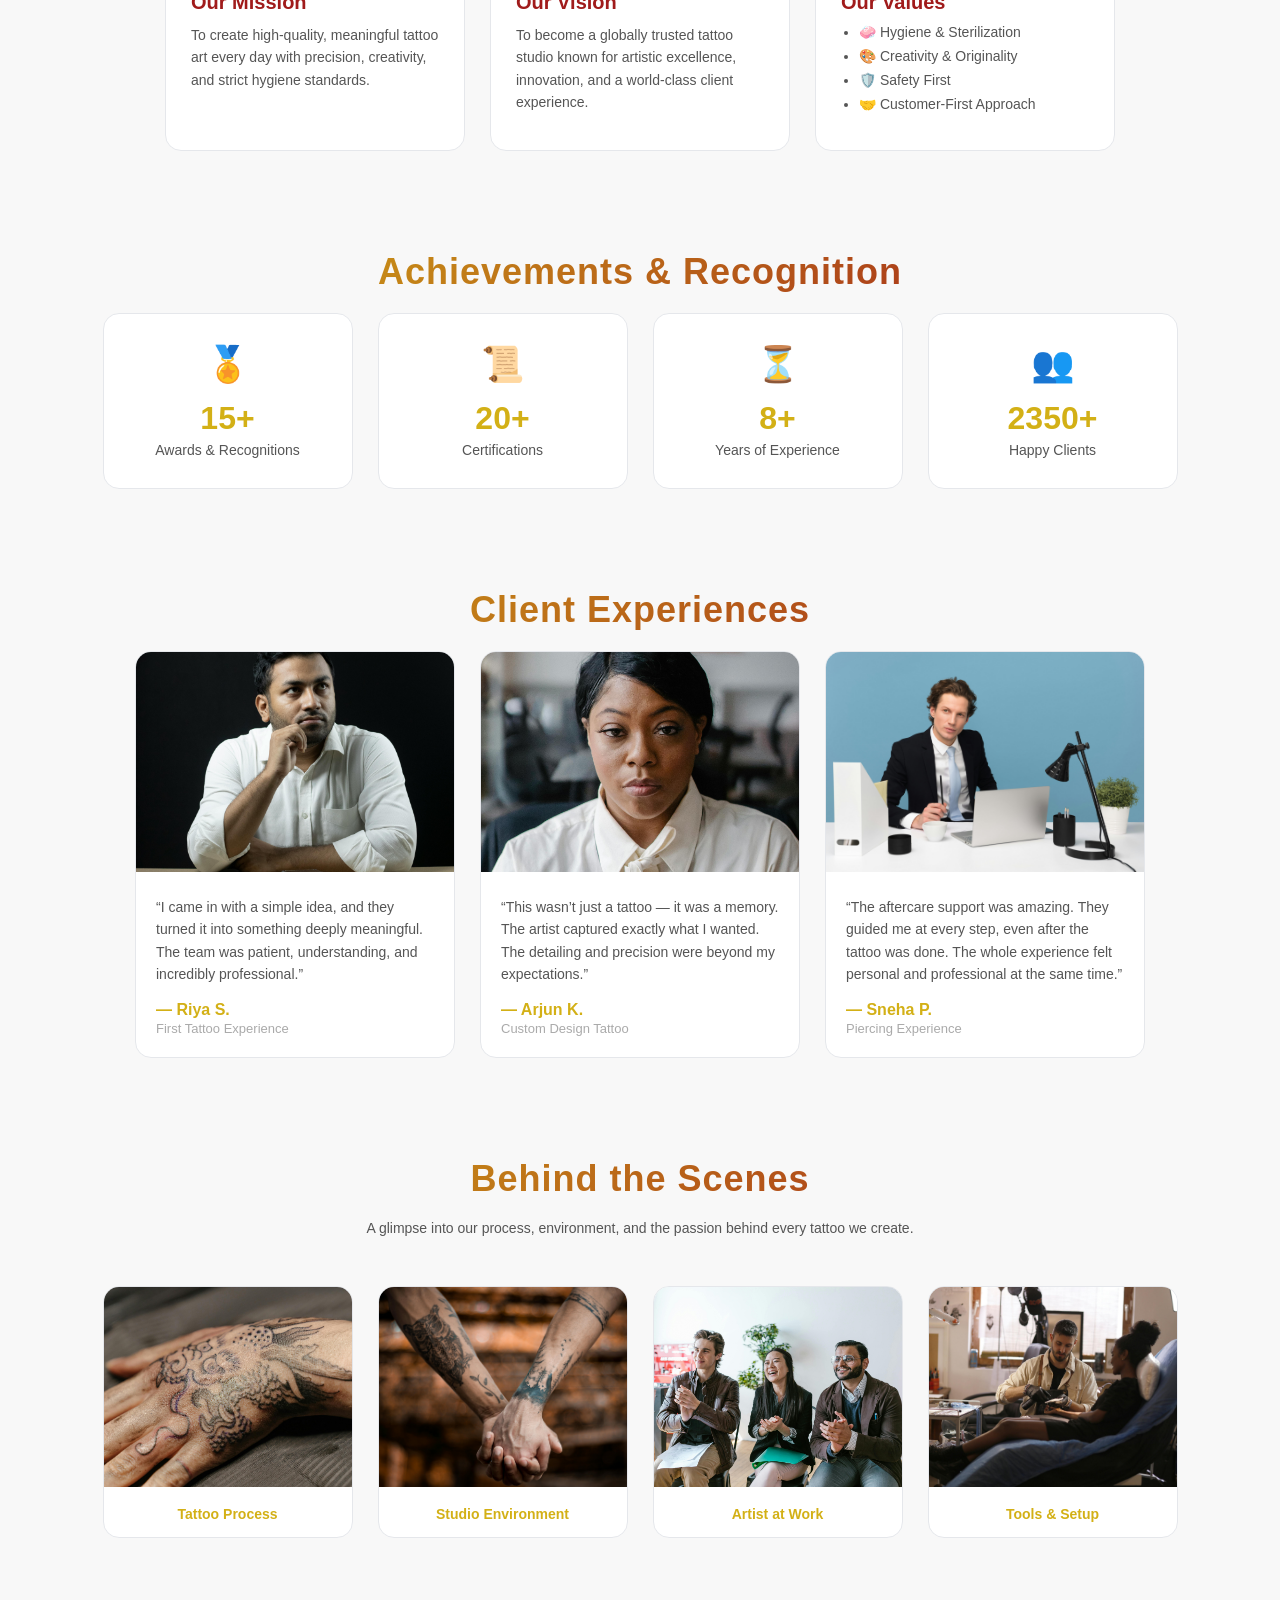
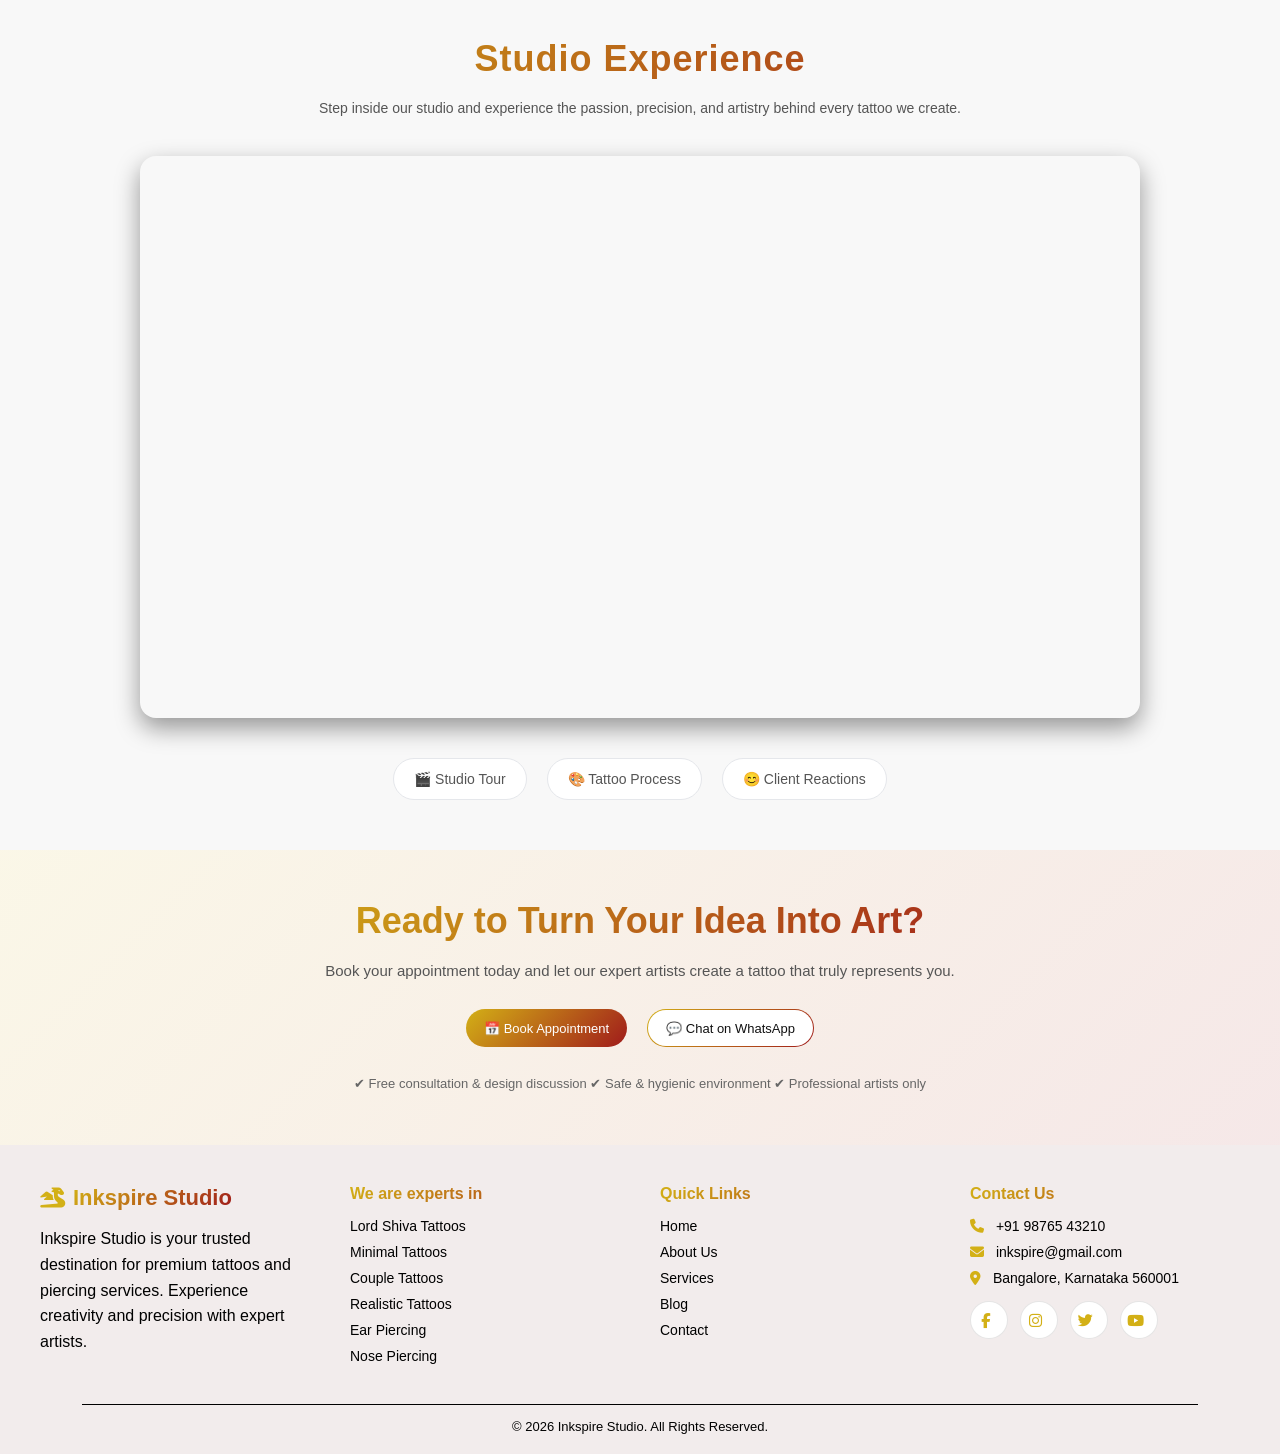
==== commit c8e8d6c3: "Updated something" ====
--- a/aboutus.html
+++ b/aboutus.html
@@ -6,6 +6,7 @@
     <title>Inkspire Studio About Us</title>
     <link rel="icon" type="image/png" href="../Images/logo.png">
     <link rel="stylesheet" href="https://cdnjs.cloudflare.com/ajax/libs/font-awesome/6.5.1/css/all.min.css">
+    <link rel="preload" href="../css/header.css" as="style">
     <link rel="stylesheet" href="aboutus.css">
 </head>
 <body>
--- a/css/header.css
+++ b/css/header.css
@@ -0,0 +1,330 @@
+
+:root{
+  --primary:#d3b016;
+  --secondary:#a01b1b;
+
+  --bg-header:#272525;
+  --text-header:#fff;
+}
+
+
+body:not(.dark-mode){
+  --bg-header:#f2ecec;
+  --text-header:#111;
+}
+
+
+*{
+  margin:0;
+  padding:0;
+  box-sizing:border-box;
+  font-family:"Segoe UI",sans-serif;
+}
+
+body{
+  transition:0.3s;
+}
+
+.header{
+  position:fixed;
+  top:0;
+  left:50%;
+  transform:translateX(-50%);
+  width:100%;
+
+  height:70px;
+  display:flex;
+  align-items:center;
+  justify-content:space-between;
+  padding:0 5%;
+  background:var(--bg-header);
+  color:var(--text-header);
+  z-index:1000;
+}
+
+.logo{
+  display:flex;
+  align-items:center;
+  gap:8px;
+  text-decoration:none;
+  display:flex;
+  align-items:center;
+  justify-content:center;
+  gap:8px;
+}
+
+.logo-icon{
+  color:var(--primary);
+}
+
+
+.logo h2{
+  font-size:20px;
+  background:linear-gradient(135deg,var(--primary),var(--secondary));
+  -webkit-background-clip:text;
+   background-clip: text;
+  -webkit-text-fill-color:transparent;
+}
+
+.header-loading{
+  visibility:hidden;
+  opacity:0;
+}
+
+.header-loaded{
+  visibility:visible;
+  opacity:1;
+  transition:opacity 0.25s ease;
+}
+.nav-links{
+  display:flex;
+  gap:30px;
+  list-style:none;
+}
+
+.nav-links li{
+  position:relative;
+}
+
+.nav-links a{
+  text-decoration:none;
+  color:var(--text-header);
+  font-size:14px;
+  display:flex;
+  align-items:center;
+  justify-content:space-between;
+  width:100%;
+  transition:0.3s;
+}
+
+
+.nav-links a:hover{
+  background:linear-gradient(135deg,var(--primary),var(--secondary));
+  -webkit-background-clip:text;
+   background-clip: text;
+  -webkit-text-fill-color:transparent;
+}
+
+
+.nav-links a.active::after{
+  content:"";
+  position:absolute;
+  bottom:-6px;
+  left:0;
+  width:100%;
+  height:2px;
+  background:linear-gradient(135deg,var(--primary),var(--secondary));
+}
+
+
+.dropdown-menu{
+  position:absolute;
+  top:100%;
+  left:0;
+  background:var(--bg-header);
+  list-style:none;
+  padding:10px 0;
+  min-width:160px;
+  border-radius:6px;
+
+  opacity:0;
+  visibility:hidden;
+  transform:translateY(10px);
+  transition:0.3s;
+}
+.dropdown-menu a{
+  display:inline-block;
+  width:fit-content;
+  position:relative;
+}
+
+.dropdown:hover .dropdown-menu{
+  opacity:1;
+  visibility:visible;
+  transform:translateY(0);
+}
+
+
+.dropdown-menu.show{
+  display:block;
+  opacity:1;
+  visibility:visible;
+  transform:translateY(0);
+}
+
+.dropdown-menu li{
+  padding:8px 20px;
+}
+
+
+.header-actions{
+  display:flex;
+  align-items:center;
+  gap:12px;
+}
+
+
+.icon-btn{
+  width:38px;
+  height:38px;
+  border-radius:50%;
+  border:1px solid rgba(255,255,255,0.3);
+  display:flex;
+  align-items:center;
+  justify-content:center;
+  background:transparent;
+  color:var(--text-header);
+  cursor:pointer;
+  transition:0.3s;
+}
+
+body:not(.dark-mode) .icon-btn{
+  border:1px solid rgba(0,0,0,0.2);
+}
+.icon-btn,
+.btn{
+  height:38px;              
+  display:flex;
+  align-items:center;
+  justify-content:center;
+}
+.icon-btn{
+  width:38px;
+  border-radius:50%;
+}
+
+
+.btn{
+  padding:0 18px;           
+  border-radius:25px;
+  font-size:13px;
+}
+.icon-btn:hover{
+  border-color:var(--primary);
+  color:var(--primary);
+}
+
+
+.btn{
+  padding:8px 18px;
+  border-radius:25px;
+  text-decoration:none;
+  font-size:13px;
+  transition:0.3s;
+}
+
+
+.btn.primary{
+  background:linear-gradient(135deg,var(--primary),var(--secondary));
+  color:#fff;
+}
+
+.btn.primary:hover{
+  transform:translateY(-1px);
+  box-shadow:0 4px 12px rgba(0,0,0,0.2);
+}
+
+
+.btn.secondary{
+  border:1px solid transparent;
+  background:
+    linear-gradient(var(--bg-header),var(--bg-header)) padding-box,
+    linear-gradient(135deg,var(--primary),var(--secondary)) border-box;
+  color:var(--text-header);
+}
+
+.btn.secondary:hover{
+  background:
+    linear-gradient(135deg,var(--primary),var(--secondary)) padding-box,
+    linear-gradient(135deg,var(--primary),var(--secondary)) border-box;
+  color:#fff;
+}
+
+
+.menu-toggle{
+  display:none;
+  font-size:22px;
+  cursor:pointer;
+}
+
+
+.mobile-auth{
+  display:none;
+}
+
+
+body.rtl{
+  direction:rtl;
+}
+
+body.rtl .header{
+  flex-direction:row-reverse;
+}
+
+
+@media(max-width:480px){
+
+  .header{
+    height:60px;
+    padding:0 15px;
+  }
+
+  .menu-toggle{
+    display:block;
+  }
+
+  .nav-links{
+    position:absolute;
+    top:60px;
+    left:0;
+    width:100%;
+    flex-direction:column;
+    background:var(--bg-header);
+    display:none;
+    padding:20px;
+    gap:15px;
+  }
+
+  .nav-links.active{
+    display:flex;
+  }
+
+.nav-links a{
+    display: inline-block;
+    width: fit-content;
+    position: relative;
+}
+  .dropdown-menu{
+    position:static;
+    display:none;
+    padding-left:15px;
+  }
+
+  .mobile-auth{
+    display:block;
+  }
+
+  .mobile-auth a{
+    display:block;
+    margin-top:10px;
+    text-align:center;
+  }
+
+  .header-actions .btn{
+    display:none;
+  }
+  .nav-links a.active::after{
+    width:100%;
+    left:0;
+}
+}
+
+
+@media(max-width:768px){
+  .nav-links{ gap:20px; }
+}
+
+
+@media(max-width:1024px){
+  .nav-links{ gap:25px; }
+}
--- a/aboutus.css
+++ b/aboutus.css
@@ -62,11 +62,13 @@
 
 
 .hero h1{
-  font-size:44px;
+  
+  font-size:60px;
   font-weight:700;
   line-height:1.2;
   margin-bottom:20px;
   color:#fff;
+  font-family:'Playfair Display', serif;
 }
 
 body:not(.dark-mode) .hero h1{
@@ -78,11 +80,11 @@
   font-size:18px;
   line-height:1.6;
   margin-bottom:30px;
-  color:#ddd;
+  color:#fff;
 }
 
 body:not(.dark-mode) .hero p{
-  color:#444;
+  color:#000;
 }
 
 
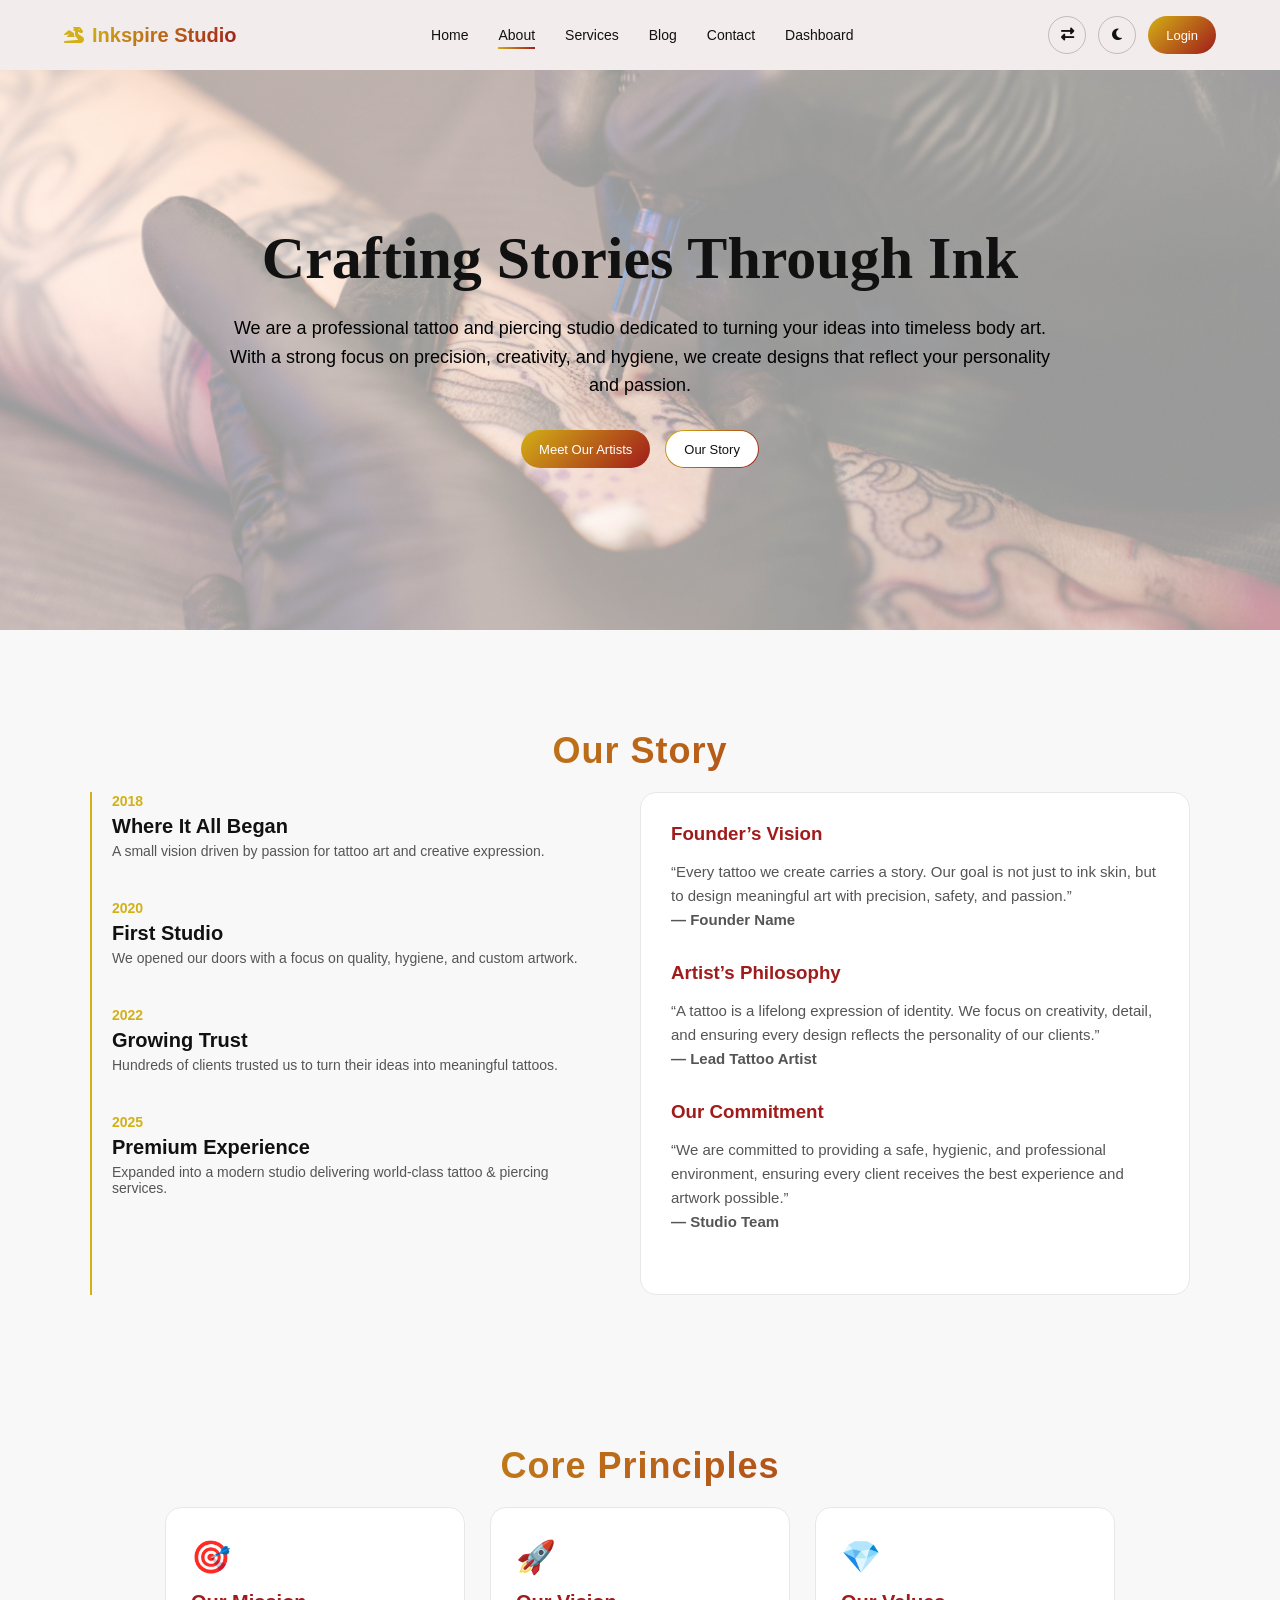
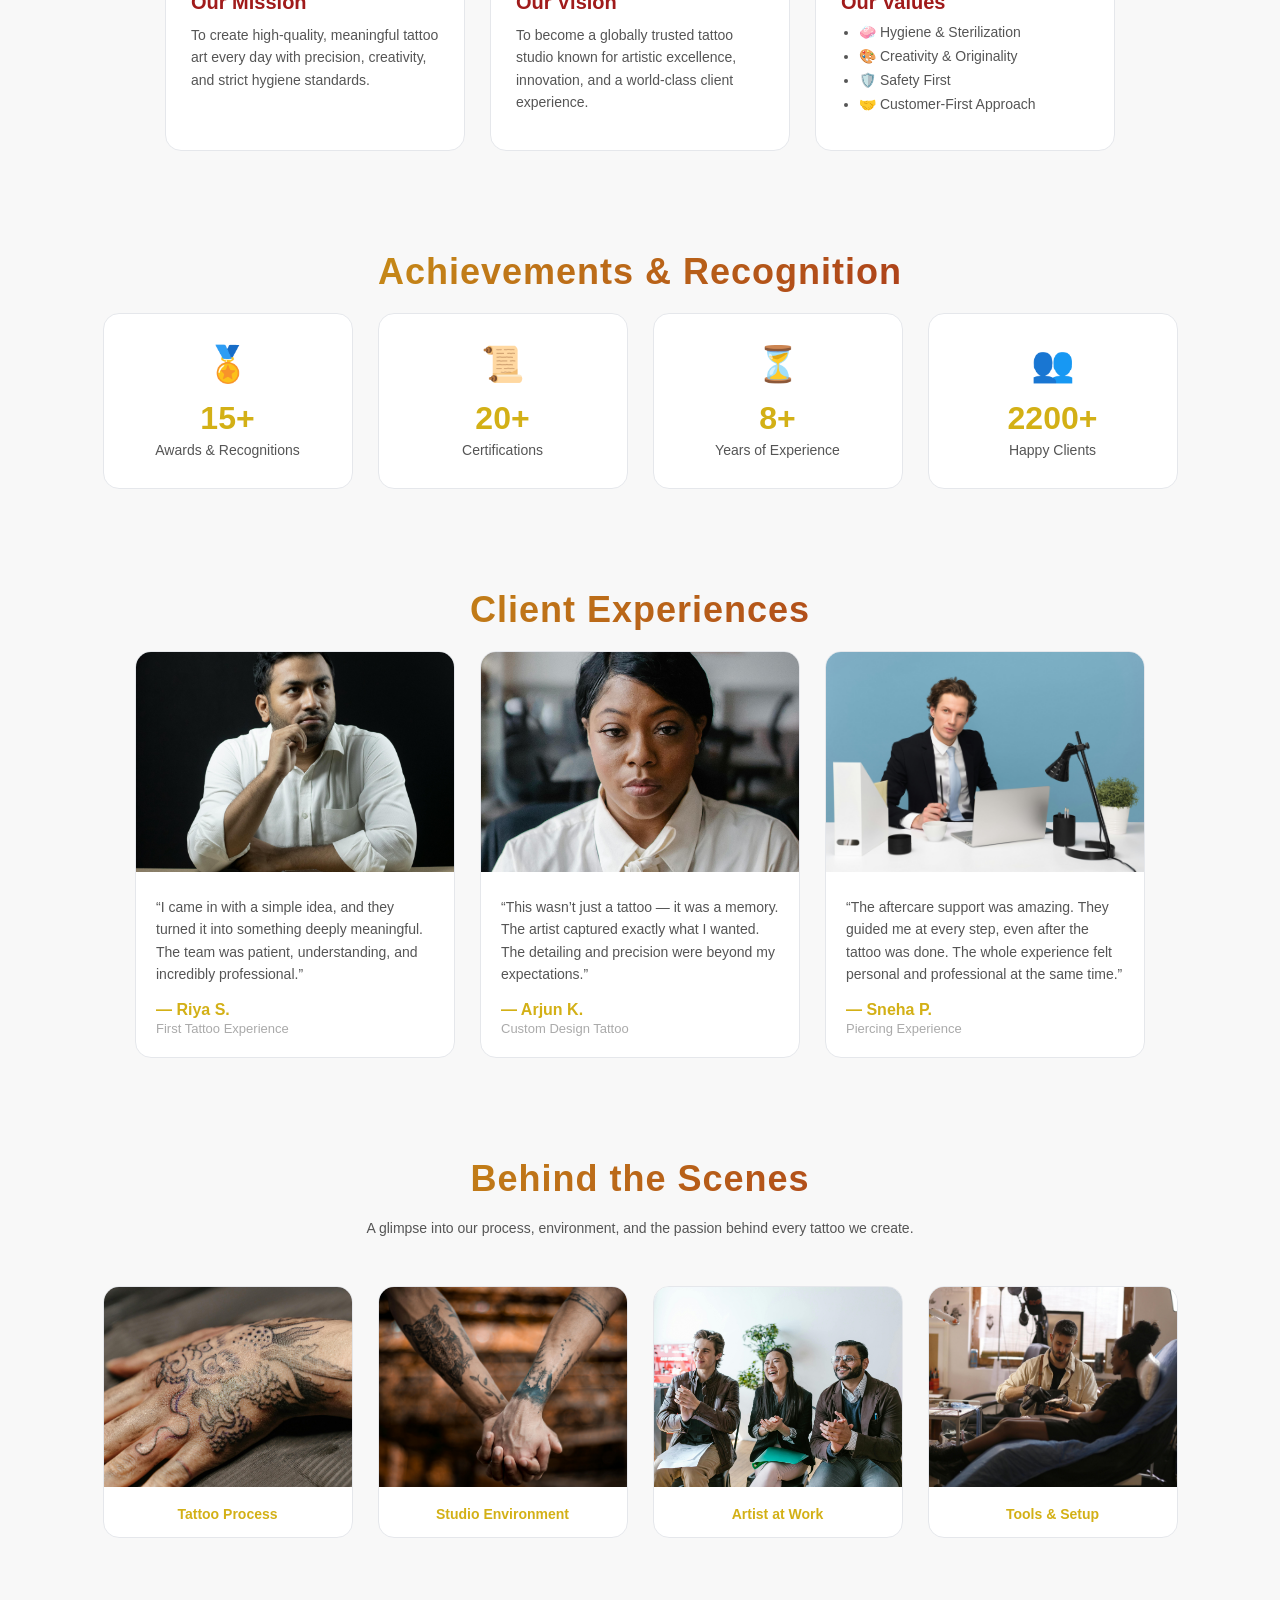
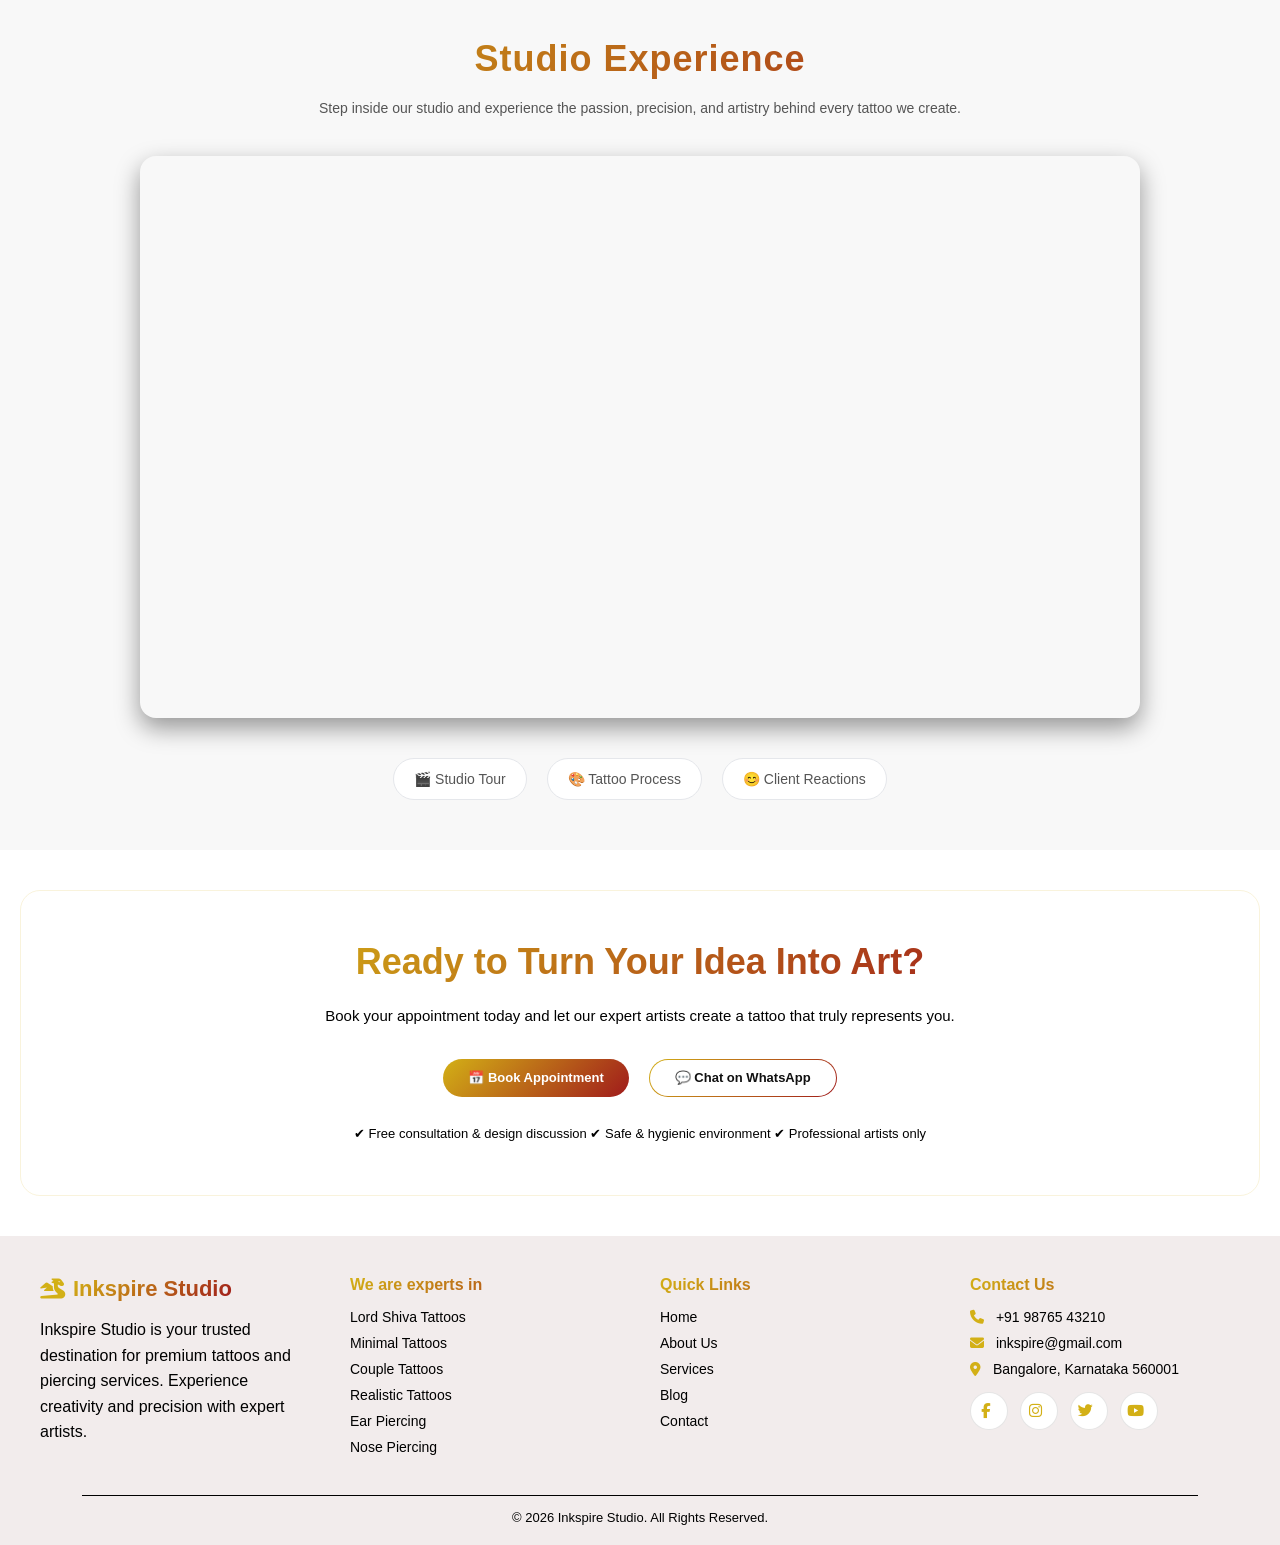
==== commit 0f19f0ca: "Updated something" ====
--- a/aboutus.html
+++ b/aboutus.html
@@ -203,11 +203,11 @@
       const target = +counter.getAttribute("data-target");
       const current = +counter.innerText;
 
-      const increment = target / 100; // speed control
+      const increment = target / 100; 
 
       if (current < target) {
         counter.innerText = Math.ceil(current + increment);
-        setTimeout(updateCounter, 20); // animation speed
+        setTimeout(updateCounter, 20);
       } else {
         counter.innerText = target;
       }
--- a/css/header.css
+++ b/css/header.css
@@ -76,6 +76,7 @@
   opacity:1;
   transition:opacity 0.25s ease;
 }
+
 .nav-links{
   display:flex;
   gap:30px;
@@ -126,7 +127,6 @@
   padding:10px 0;
   min-width:160px;
   border-radius:6px;
-
   opacity:0;
   visibility:hidden;
   transform:translateY(10px);
@@ -188,6 +188,7 @@
   align-items:center;
   justify-content:center;
 }
+
 .icon-btn{
   width:38px;
   border-radius:50%;
--- a/aboutus.css
+++ b/aboutus.css
@@ -37,8 +37,6 @@
   justify-content:center;
   text-align:center;
   padding:160px 20px 100px;
-
-  
   background:url("../Images/about.jpg") center/cover no-repeat;
 }
 
@@ -815,8 +813,7 @@
   -webkit-background-clip:text;
    background-clip: text;
   -webkit-text-fill-color:transparent;
-
-  letter-spacing:1px;
+   letter-spacing:1px;
   position:relative;
 }
 
@@ -900,45 +897,36 @@
 }
 
 
-
-
-
 .cta-section{
   padding:50px 20px;
   text-align:center;
-
-  background:linear-gradient(135deg, rgba(211,176,22,0.1), rgba(160,27,27,0.1));
-}
-
+  background:var(--card);
+  border-radius:20px;
+  margin:40px 20px;
+  border:1px solid rgba(211,176,22,0.15);
+}
 
 .cta-container{
   max-width:800px;
   margin:auto;
 }
-
 
 .cta-title{
   font-size:36px;
   font-weight:700;
   margin-bottom:20px;
-
   background:linear-gradient(135deg,#d3b016,#a01b1b);
   -webkit-background-clip:text;
-   background-clip: text;
+  background-clip:text;
   -webkit-text-fill-color:transparent;
 }
-
 
 .cta-text{
   font-size:15px;
-  color:#ccc;
+  color:var(--muted);
   margin-bottom:30px;
-}
-
-body:not(.dark-mode) .cta-text{
-  color:#555;
-}
-
+  line-height:1.7;
+}
 
 .cta-buttons{
   display:flex;
@@ -948,56 +936,47 @@
   margin-bottom:25px;
 }
 
-
-.cta-btn{
+.cta-buttons .btn{
   padding:14px 25px;
   border-radius:30px;
-  font-weight:bold;
+  font-weight:600;
   text-decoration:none;
-  transition:0.3s;
-}
-
-
-.cta-btn.primary{
+  transition:0.3s ease;
+}
+
+.cta-buttons .primary{
   background:linear-gradient(135deg,#d3b016,#a01b1b);
   color:#fff;
 }
 
-
-.cta-btn.secondary{
+.cta-buttons .secondary{
   border:1px solid #d3b016;
-  color:#d3b016;
-}
-
-
-.cta-btn.primary:hover{
-  transform:scale(1.05);
-  box-shadow:0 10px 20px rgba(0,0,0,0.3);
-}
-
-.cta-btn.secondary:hover{
-  background:#d3b016;
-  color:#111;
-}
-
+  color:var(--text);
+  background:transparent;
+}
+
+.cta-buttons .primary:hover{
+  transform:translateY(-3px);
+  box-shadow:0 10px 20px rgba(0,0,0,0.25);
+}
+
+.cta-buttons .secondary:hover{
+  background:linear-gradient(135deg,#d3b016,#a01b1b);
+  color:#fff;
+}
 
 .cta-note{
   font-size:13px;
-  color:#aaa;
+  color:var(--muted);
   line-height:1.8;
 }
-
-body:not(.dark-mode) .cta-note{
-  color:#666;
-}
-
 
 @media(max-width:480px){
   .cta-title{
     font-size:28px;
   }
 
-  .cta-btn{
+  .cta-buttons .btn{
     width:100%;
   }
-}
+}
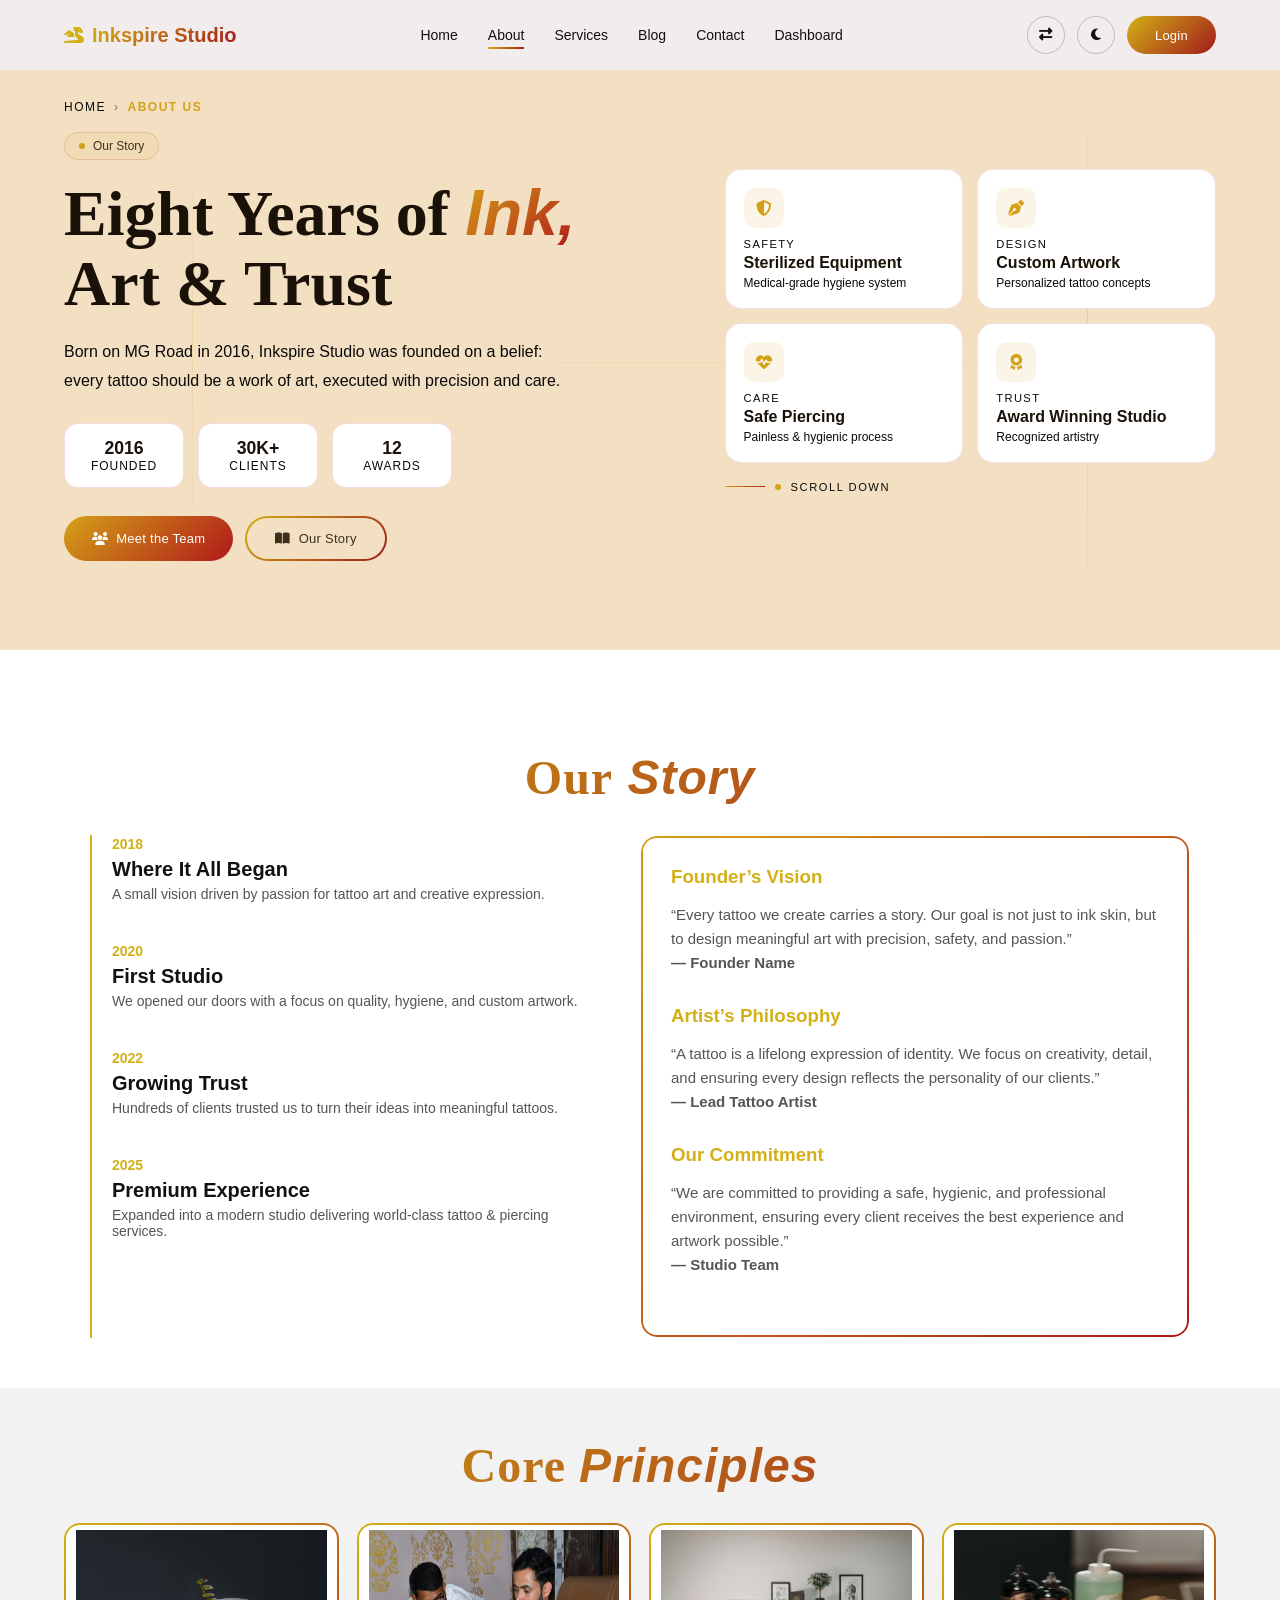
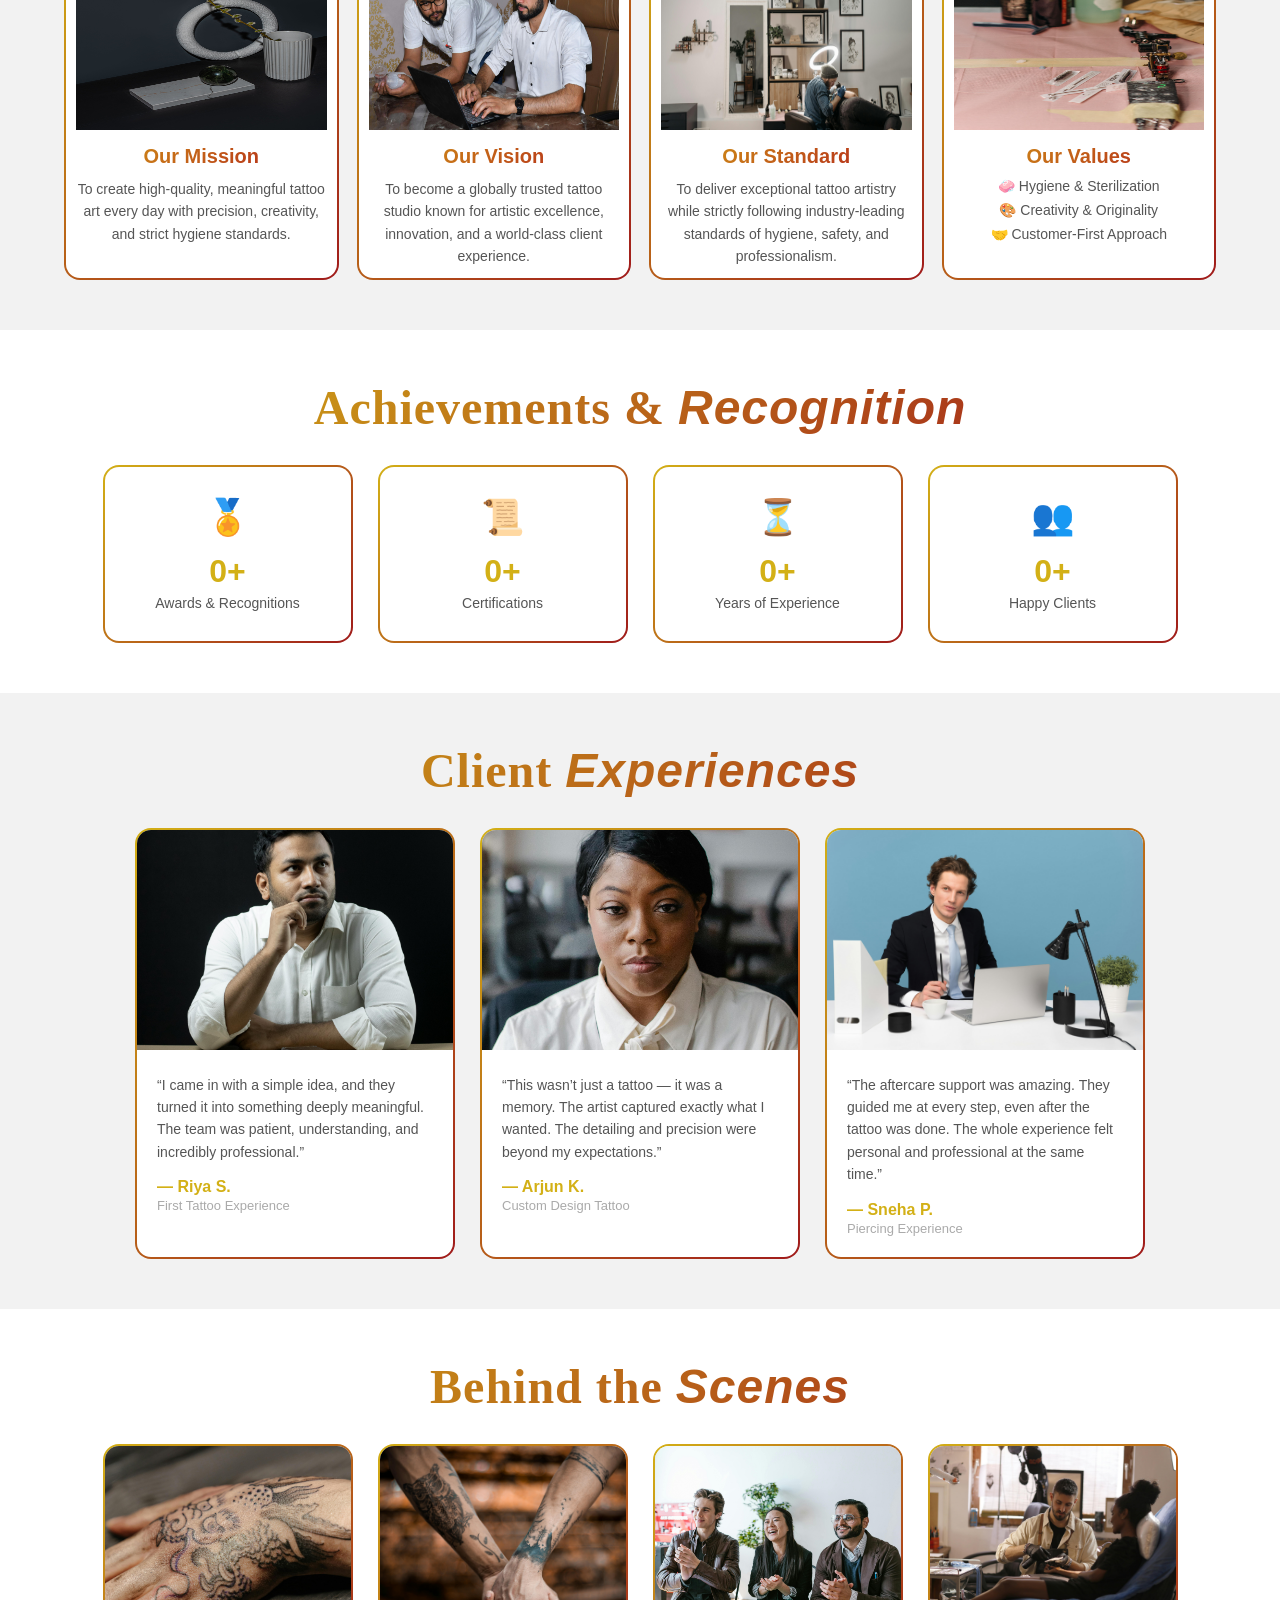
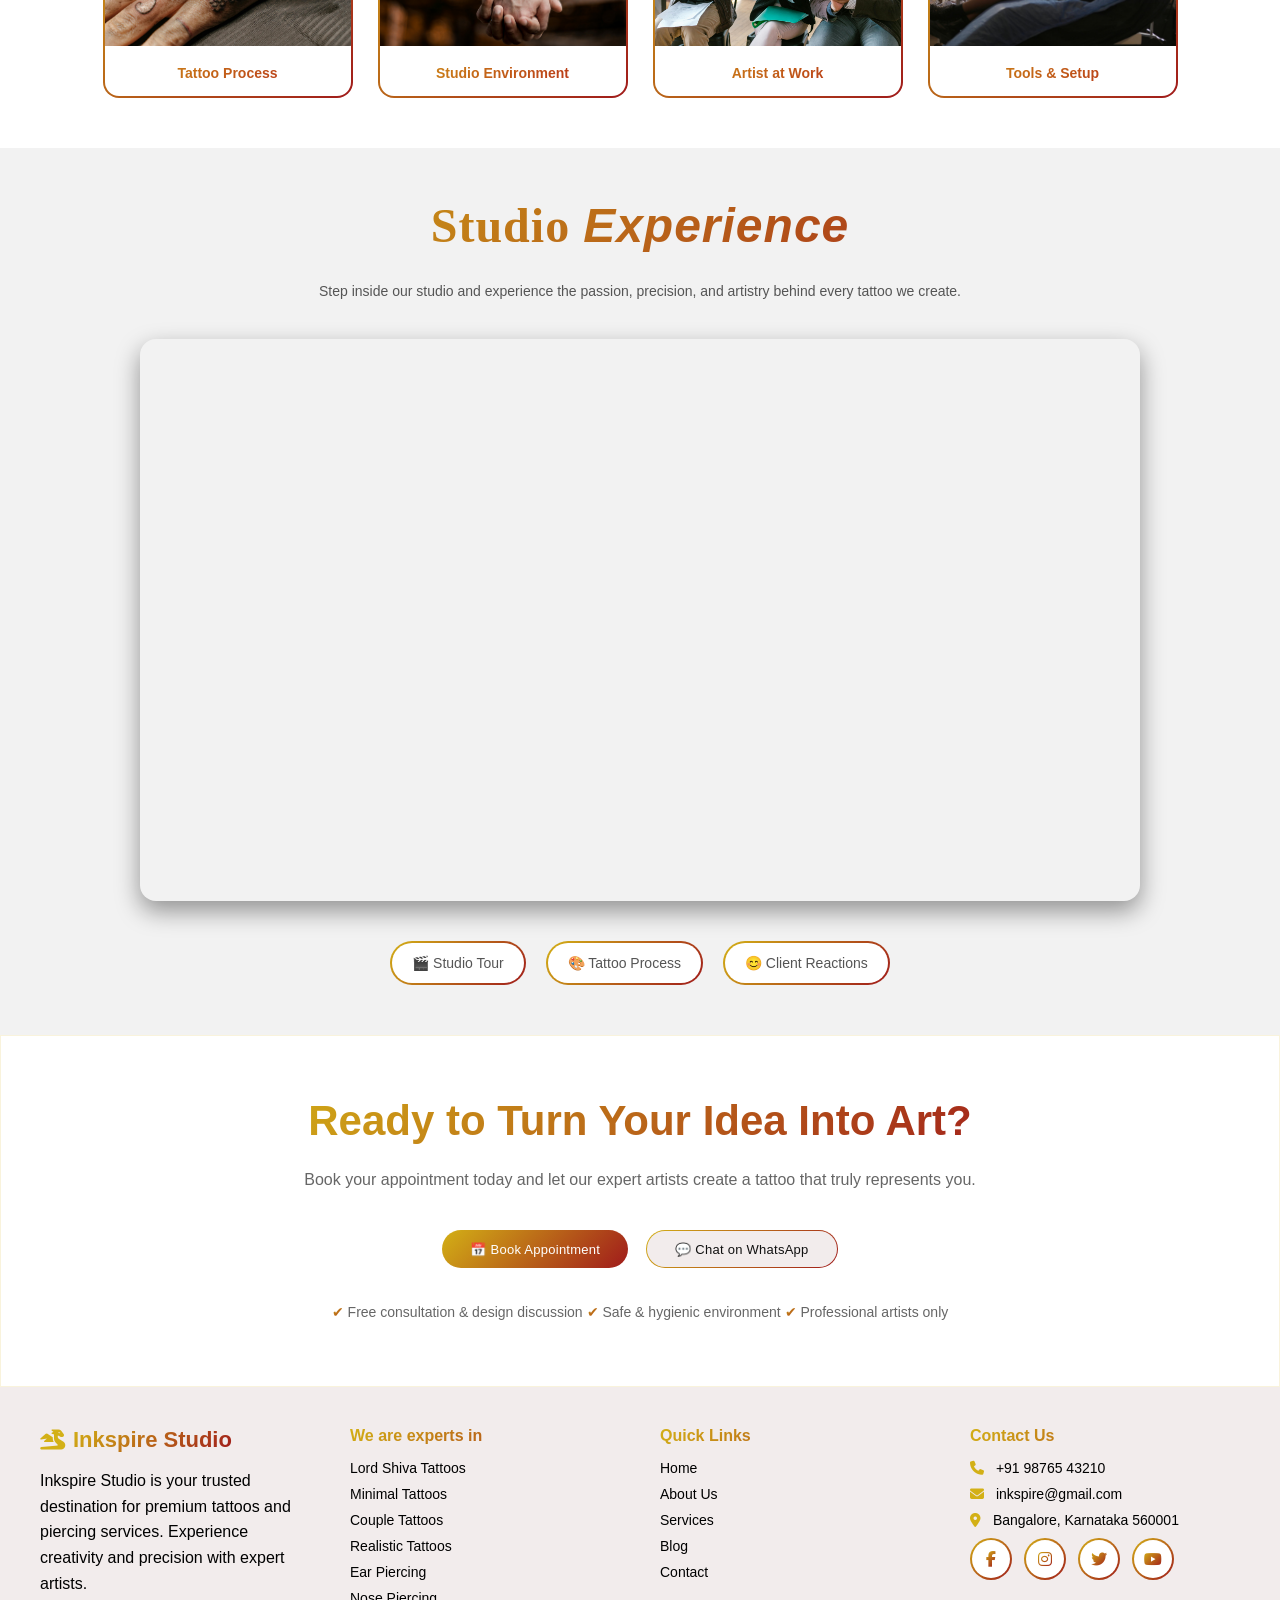
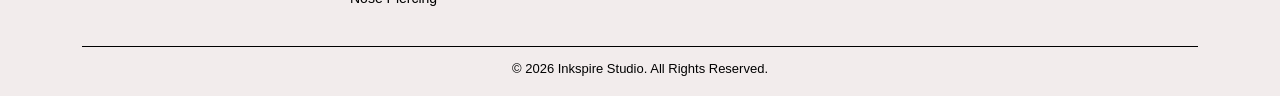
==== commit 527ac9ec: "Updated something" ====
--- a/aboutus.html
+++ b/aboutus.html
@@ -12,21 +12,131 @@
 <body>
    
  <div id="header"></div>
-<section class="hero">
-  <div class="hero-overlay"></div>
-
-  <div class="hero-content">
-    <h1>Crafting Stories Through Ink</h1>
-
-    <p>
-      We are a professional tattoo and piercing studio dedicated to turning your ideas into timeless body art.
-      With a strong focus on precision, creativity, and hygiene, we create designs that reflect your personality and passion.
-    </p>
-
-    <div class="hero-buttons">
-      <a href="index.html" class="btn primary">Meet Our Artists</a>
-      <a href="aboutus.html#story" class="btn secondary">Our Story</a>
-    </div>
+<section id="page-hero">
+
+  
+  <div class="hero-dec-line hl1"></div>
+  <div class="hero-dec-line hl2"></div>
+  <div class="hero-dec-line hl3"></div>
+
+  
+  <div class="hero-wrapper">
+
+    
+    <div class="hero-left">
+
+      
+      <div class="page-breadcrumb">
+        <span class="bc-home">Home</span>
+        <span class="bc-sep">›</span>
+        <span class="bc-active">About Us</span>
+      </div>
+
+      
+      <div class="pg-pill">
+        <span class="pg-dot"></span>
+        Our Story
+      </div>
+
+      
+      <h1 class="page-title">
+        Eight Years of <em>Ink,</em><br>
+        Art & Trust
+      </h1>
+
+      
+      <p class="page-sub">
+        Born on MG Road in 2016, Inkspire Studio was founded on a belief:
+        every tattoo should be a work of art, executed with precision and care.
+      </p>
+
+      
+      <div class="stat-row">
+
+        <div class="stat-chip">
+          <div class="sc-num">2016</div>
+          <div class="sc-lbl">Founded</div>
+        </div>
+
+        <div class="stat-chip">
+          <div class="sc-num">30K+</div>
+          <div class="sc-lbl">Clients</div>
+        </div>
+
+        <div class="stat-chip">
+          <div class="sc-num">12</div>
+          <div class="sc-lbl">Awards</div>
+        </div>
+
+      </div>
+
+      
+      <div class="hero-cta-row">
+
+        <button class="btn-primary">
+          <i class="fas fa-users"></i> Meet the Team
+        </button>
+
+        <button class="btn-secondary">
+          <i class="fas fa-book-open"></i> Our Story
+        </button>
+
+      </div>
+
+    </div>
+
+    
+    <div class="hero-right">
+
+      <div class="info-card-grid">
+
+        <div class="info-card">
+          <div class="ic-icon">
+            <i class="fa-solid fa-shield-halved"></i>
+          </div>
+          <div class="ic-label">Safety</div>
+          <div class="ic-value">Sterilized Equipment</div>
+          <div class="ic-sub">Medical-grade hygiene system</div>
+        </div>
+
+        <div class="info-card">
+          <div class="ic-icon">
+            <i class="fa-solid fa-pen-nib"></i>
+          </div>
+          <div class="ic-label">Design</div>
+          <div class="ic-value">Custom Artwork</div>
+          <div class="ic-sub">Personalized tattoo concepts</div>
+        </div>
+
+        <div class="info-card">
+          <div class="ic-icon">
+            <i class="fa-solid fa-heart-pulse"></i>
+          </div>
+          <div class="ic-label">Care</div>
+          <div class="ic-value">Safe Piercing</div>
+          <div class="ic-sub">Painless & hygienic process</div>
+        </div>
+
+        <div class="info-card">
+          <div class="ic-icon">
+            <i class="fa-solid fa-award"></i>
+          </div>
+          <div class="ic-label">Trust</div>
+          <div class="ic-value">Award Winning Studio</div>
+          <div class="ic-sub">Recognized artistry</div>
+        </div>
+
+      </div>
+
+      
+      <div class="scroll-cue">
+        <span class="scroll-line"></span>
+        <span class="scroll-dot"></span>
+        Scroll Down
+      </div>
+
+    </div>
+
   </div>
 </section>
 <section class="story-section" id="story">
@@ -34,7 +144,7 @@
   <div class="story-container">
 
     
-    <h2 class="section-title">Our Story</h2>
+    <h2 class="section-title">Our<em> Story</em></h2>
 
     
     <div class="story-wrapper">
@@ -67,8 +177,6 @@
         </div>
 
       </div>
-
-      
       <div class="story-founder">
 
         <h3>Founder’s Vision</h3>
@@ -109,14 +217,17 @@
   <div class="mv-container">
 
     
-    <h2 class="section-title">Core Principles</h2>
+    <h2 class="section-title">Core <em>Principles</em></h2>
 
     
     <div class="mv-grid">
 
       
       <div class="mv-card">
-        <div class="mv-icon">🎯</div>
+        <div class="mv-icon">
+  <img src="../Images/pri1.jpg"" alt="Mission Icon">
+</div>
+
         <h3>Our Mission</h3>
         <p>
           To create high-quality, meaningful tattoo art every day with precision,
@@ -126,7 +237,9 @@
 
       
       <div class="mv-card">
-        <div class="mv-icon">🚀</div>
+      <div class="mv-icon">
+  <img src="../Images/pri2.jpg" alt="Mission Icon">
+</div>
         <h3>Our Vision</h3>
         <p>
           To become a globally trusted tattoo studio known for artistic excellence,
@@ -134,14 +247,25 @@
         </p>
       </div>
 
+ <div class="mv-card">
+      <div class="mv-icon">
+  <img src="../Images/pri3.jpg" alt="Mission Icon">
+</div>
+        <h3>Our Standard</h3>
+        <p>
+          To deliver exceptional tattoo artistry while strictly following industry-leading 
+          standards of hygiene, safety, and professionalism.
+        </p>
+      </div>
       
       <div class="mv-card">
-        <div class="mv-icon">💎</div>
+     <div class="mv-icon">
+  <img src="../Images/pri4.jpg" alt="Mission Icon">
+</div>
         <h3>Our Values</h3>
         <ul>
           <li>🧼 Hygiene & Sterilization</li>
           <li>🎨 Creativity & Originality</li>
-          <li>🛡️ Safety First</li>
           <li>🤝 Customer-First Approach</li>
         </ul>
       </div>
@@ -157,7 +281,7 @@
   <div class="achievements-container">
 
     
-    <h2 class="section-title">Achievements & Recognition</h2>
+    <h2 class="section-title">Achievements & <em> Recognition</em></h2>
 
     
     <div class="achievements-grid">
@@ -233,7 +357,7 @@
   <div class="experience-container">
 
     
-    <h2 class="section-title">Client Experiences</h2>
+    <h2 class="section-title">Client <em>Experiences</em></h2>
 
     
     <div class="experience-grid">
@@ -301,13 +425,9 @@
   <div class="bts-container">
 
     
-    <h2 class="section-title">Behind the Scenes</h2>
-
-    
-    <p class="bts-subtitle">
-      A glimpse into our process, environment, and the passion behind every tattoo we create.
-    </p>
-
+    <h2 class="section-title">Behind the <em>Scenes</em></h2>
+
+    
     
     <div class="bts-grid">
 
@@ -344,7 +464,7 @@
   <div class="video-container">
 
     
-    <h2 class="section-title">Studio Experience</h2>
+    <h2 class="section-title">Studio <em>Experience</em></h2>
 
     
     <p class="video-subtitle">
@@ -410,9 +530,9 @@
 
     
     <p class="cta-note">
-      ✔ Free consultation & design discussion  
-      ✔ Safe & hygienic environment  
-      ✔ Professional artists only
+      <span>✔ </span>Free consultation & design discussion  
+      <span>✔ </span> Safe & hygienic environment  
+      <span>✔ </span> Professional artists only
     </p>
 
   </div>
--- a/css/header.css
+++ b/css/header.css
@@ -207,22 +207,41 @@
 
 
 .btn{
-  padding:8px 18px;
-  border-radius:25px;
+ 
+  padding:15px 28px;
+  border:none;
+  border-radius:30px;
+  cursor:pointer;
+
+  background:var(--grad);
+  color:#fff;
+
+  font-family:'Outfit',sans-serif;
+  font-size:13px;
+  font-weight:400;
+  letter-spacing:.02em;
   text-decoration:none;
-  font-size:13px;
-  transition:0.3s;
-}
-
-
-.btn.primary{
+
+  display:inline-flex;
+  align-items:center;
+  justify-content:center;
+  gap:8px;
+
+  transition:all .3s ease;
+}
+
+
+.btn.primary{ 
   background:linear-gradient(135deg,var(--primary),var(--secondary));
-  color:#fff;
-}
-
+   color:#fff; 
+  }
+
+  
 .btn.primary:hover{
-  transform:translateY(-1px);
-  box-shadow:0 4px 12px rgba(0,0,0,0.2);
+   transform:translateY(-3px);
+  box-shadow:
+    0 8px 20px rgba(211,176,22,.25),
+    0 8px 20px rgba(160,27,27,.20);
 }
 
 
--- a/aboutus.css
+++ b/aboutus.css
@@ -19,6 +19,29 @@
   --hero-overlay:rgba(255,255,255,0.35);
   --btn-color:#000000;
   --btn-border:#000000;
+   --cta-bg:#ffffff;
+  --cta-text:#222;
+  --cta-muted:#666;
+    --bg:      #f3e0c3;
+  --bg1:     #fff;
+  --bg2:     #fff8f2;
+  --surface: #ffffff;
+  --card:    #ffffff;
+  --border:  rgba(176,26,26,.14);
+
+  --text-h:  #1a1108;
+  --text-b:  #3d2e1e;
+    --text-s:#090909;
+
+ --sbg1:#ffffff;
+  --sbg2:#f2f2f2;
+  --gold:    #d4a017;
+  --gold-l:  #f0c040;
+  --red:     #b01a1a;
+  --red-l:   #d42525;
+  --grad:    linear-gradient(135deg,#d4a017,#b01a1a);
+  --grad-r:  linear-gradient(135deg,#b01a1a,#d4a017);
+
 }
 
 body.dark-mode{
@@ -26,174 +49,417 @@
   --hero-overlay:rgba(0,0,0,0.55);
   --btn-color:#ffffff;
   --btn-border:#ffffff;
-}
-
-
-.hero{
+   --cta-bg:#121212;
+  --cta-text:#f5f5f5;
+  --cta-muted:#b5b5b5;
+ --bg: #231212;
+  --bg1:#101010;
+  --bg2:#181818;
+  --surface:#1a1a1a;
+  --card:#1c1c1c;
+  --border:rgba(212,160,23,.18);
+
+  --text-h:#f5f0e8;
+  --text-b:#c8bfb0;
+ --text-s:#e7c5a4;
+
+  --grad: linear-gradient(135deg,#d4a017,#b01a1a);
+  
+  --gold:    #d4a017;
+  --gold-l:  #f0c040;
+  --red:     #b01a1a;
+  --red-l:   #d42525;
+  --grad:    linear-gradient(135deg,#d4a017,#b01a1a);
+  --grad-r:  linear-gradient(135deg,#b01a1a,#d4a017);
+   --sbg1:#000000;
+  --sbg2:#0a0a0a;
+}
+
+#page-hero{
+  margin-top: 50px;
+  background:var(--bg);
+  transition:0.3s ease;
+  padding: 50px 5% 50px !important;
+}
+
+
+.hero-dec-line{
+  position:absolute;
+  pointer-events:none;
+}
+
+.hl1{
+  width:1px;height:100%;
+  left:15%;
+  top:0;
+  background:linear-gradient(to bottom,transparent,rgba(212,160,23,.15),transparent);
+}
+.hl2{
+  width:1px;height:100%;
+  right:15%;
+  top:0;
+  background:linear-gradient(to bottom,transparent,rgba(176,26,26,.12),transparent);
+}
+.hl3{
+  width:100%;height:1px;
+  top:52%;
+  background:linear-gradient(to right,transparent,rgba(212,160,23,.12),transparent);
+}
+
+.hero-wrapper{
+  margin:auto;
+  display:grid;
+  grid-template-columns:1.1fr 0.9fr;
+  gap:60px;
+  align-items:center;
   position:relative;
-  height:70vh;
+  z-index:1;
+}
+
+.page-breadcrumb{
+  display:flex;
+  gap:8px;
+  font-size:12px;
+  letter-spacing:1.5px;
+  text-transform:uppercase;
+  color:var(--text-s);
+  margin-bottom:18px;
+}
+
+.bc-active{ 
+  color:var(--gold);
+  font-weight:600; 
+}
+.bc-sep{ 
+  opacity:.5;
+ }
+
+
+.pg-pill{
+  display:inline-flex;
+  align-items:center;
+  gap:8px;
+  padding:6px 14px;
+  border-radius:999px;
+  font-size:12px;
+  background:rgba(212,160,23,.08);
+  color:var(--text-b);
+  border:1px solid var(--border);
+  margin-bottom:18px;
+}
+
+.pg-dot{
+  width:6px;height:6px;
+  border-radius:50%;
+  background:var(--gold);
+}
+
+.page-title{
+  font-family:'Playfair Display', serif;
+  font-size:clamp(2.4rem,5vw,4.8rem);
+  font-weight:900;
+  color:var(--text-h);
+  line-height:1.1;
+  margin-bottom:18px;
+}
+
+.page-title em{
+  font-style:italic;
+  background:var(--grad);
+  -webkit-background-clip:text;
+  background-clip: text;
+  -webkit-text-fill-color:transparent;
+}
+
+.page-sub{
+  max-width:520px;
+  color:var(--text-s);
+  font-size:1rem;
+  line-height:1.8;
+  margin-bottom:28px;
+}
+
+.stat-row{
+  display:flex;
+  gap:14px;
+  flex-wrap:wrap;
+  margin-bottom:28px;
+}
+
+.stat-chip{
+  background:var(--surface);
+  border:1px solid var(--border);
+  padding:14px 18px;
+  border-radius:14px;
+  min-width:120px;
+  text-align:center;
+  transition:.25s;
+}
+
+.stat-chip:hover{
+  transform:translateY(-3px);
+  border-color:rgba(212,160,23,.4);
+}
+
+.sc-num{
+  font-size:1.1rem;
+  font-weight:700;
+  color:var(--text-h);
+}
+
+.sc-lbl{
+  font-size:.75rem;
+  color:var(--text-s);
+  letter-spacing:.08em;
+  text-transform:uppercase;
+}
+
+.hero-cta-row{
+  display:flex;
+  gap:12px;
+  flex-wrap:wrap;
+}
+
+.btn-primary{
+  padding:13px 28px;
+  border:none;
+  border-radius:30px;
+  cursor:pointer;
+
+  background:var(--grad);
+  color:#fff;
+
+  font-family:'Outfit',sans-serif;
+  font-size:13px;
+  font-weight:400;
+  letter-spacing:.02em;
+  text-decoration:none;
+
+  display:inline-flex;
+  align-items:center;
+  justify-content:center;
+  gap:8px;
+
+  transition:all .3s ease;
+}
+
+.btn-primary:hover{
+  transform:translateY(-3px);
+  box-shadow:
+    0 8px 20px rgba(211,176,22,.25),
+    0 8px 20px rgba(160,27,27,.20);
+}
+
+
+.btn-secondary{
+  padding:13px 28px;
+  border:2px solid transparent;
+  border-radius:30px;
+  cursor:pointer;
+
+  background:
+    linear-gradient(var(--bg), var(--bg)) padding-box,
+    linear-gradient(135deg,#d3b016,#a01b1b) border-box;
+
+  color:var(--text-b);
+
+  font-family:'Outfit',sans-serif;
+  font-size:13px;
+  font-weight:400;
+  letter-spacing:.02em;
+  text-decoration:none;
+
+  display:inline-flex;
+  align-items:center;
+  justify-content:center;
+  gap:8px;
+
+  transition:all .3s ease;
+}
+
+.btn-secondary:hover{
+  background:linear-gradient(135deg,#d3b016,#a01b1b);
+  color:#fff;
+  transform:translateY(-3px);
+
+  box-shadow:
+    0 8px 20px rgba(211,176,22,.25),
+    0 8px 20px rgba(160,27,27,.20);
+}
+.hero-right{
+  display:flex;
+  flex-direction:column;
+  gap:18px;
+}
+
+.info-card-grid{
+  display:grid;
+  grid-template-columns:1fr 1fr;
+  gap:14px;
+}
+
+.info-card{
+  background:var(--surface);
+  border:1px solid var(--border);
+  padding:18px;
+  border-radius:16px;
+  transition:.25s;
+  position:relative;
+  overflow:hidden;
+}
+
+.info-card:hover{
+  border-color:rgba(212,160,23,.4);
+  transform:translateY(-3px);
+}
+
+.ic-icon{
+  width:40px;
+  height:40px;
+  border-radius:10px;
+  background:rgba(212,160,23,.1);
   display:flex;
   align-items:center;
   justify-content:center;
-  text-align:center;
-  padding:160px 20px 100px;
-  background:url("../Images/about.jpg") center/cover no-repeat;
-}
-
-
-.hero-overlay{
-  position:absolute;
-  inset:0;
-  background:rgba(0,0,0,0.6);
-}
-
-body:not(.dark-mode) .hero-overlay{
-  background:rgba(255,255,255,0.6);
-}
-
-
-.hero-content{
-  position:relative;
-  max-width:850px;
-  z-index:2;
-}
-
-
-.hero h1{
-  
-  font-size:60px;
-  font-weight:700;
-  line-height:1.2;
-  margin-bottom:20px;
-  color:#fff;
-  font-family:'Playfair Display', serif;
-}
-
-body:not(.dark-mode) .hero h1{
-  color:#111;
-}
-
-
-.hero p{
-  font-size:18px;
-  line-height:1.6;
-  margin-bottom:30px;
-  color:#fff;
-}
-
-body:not(.dark-mode) .hero p{
-  color:#000;
-}
-
-
-.hero-buttons{
+  color:var(--gold);
+  margin-bottom:10px;
+}
+
+.ic-label{
+  font-size:.7rem;
+  letter-spacing:.12em;
+  text-transform:uppercase;
+  color:var(--text-s);
+}
+
+.ic-value{
+  font-weight:600;
+  color:var(--text-h);
+  margin-top:4px;
+}
+
+.ic-sub{
+  font-size:.75rem;
+  color:var(--text-s);
+  margin-top:4px;
+}
+
+.scroll-cue{
   display:flex;
-  justify-content:center;
-  gap:15px;
-  flex-wrap:wrap;
-}
-
-
-.btn{
-  padding:12px 24px;
-  border-radius:30px;
-  font-size:14px;
-  text-decoration:none;
-  transition:0.3s;
-}
-
-
-.btn.primary{
-  background:linear-gradient(135deg,#d3b016,#a01b1b);
-  color:#fff;
-}
-
-.btn.primary:hover{
-  transform:translateY(-2px);
-  box-shadow:0 6px 15px rgba(0,0,0,0.3);
-}
-
-
-.btn.secondary{
-  border:1px solid transparent;
-  background:
-    linear-gradient(#111,#111) padding-box,
-    linear-gradient(135deg,#d3b016,#a01b1b) border-box;
-  color:#fff;
-}
-
-body:not(.dark-mode) .btn.secondary{
-  background:
-    linear-gradient(#fff,#fff) padding-box,
-    linear-gradient(135deg,#d3b016,#a01b1b) border-box;
-  color:#111;
-}
-
-.btn.secondary:hover{
-  background:
-    linear-gradient(135deg,#d3b016,#a01b1b) padding-box,
-    linear-gradient(135deg,#d3b016,#a01b1b) border-box;
-  color:#fff;
-}
-
+  align-items:center;
+  gap:10px;
+  font-size:.7rem;
+  letter-spacing:1.5px;
+  text-transform:uppercase;
+  color:var(--text-s);
+}
+
+.scroll-line{
+  width:40px;
+  height:1px;
+  background:var(--grad);
+}
+
+.scroll-dot{
+  width:6px;
+  height:6px;
+  border-radius:50%;
+  background:var(--gold);
+  animation:pulse 2s infinite;
+}
+
+@keyframes pulse{
+  0%,100%{transform:scale(1);opacity:.5;}
+  50%{transform:scale(1.5);opacity:1;}
+}
+
+@media(max-width:992px){
+  .hero-wrapper{
+    grid-template-columns:1fr;
+    gap:40px;
+  }
+
+  .page-sub{
+    max-width:100%;
+  }
+}
+
+
+@media(max-width:768px){
+  #page-hero{
+    padding:90px 22px 70px;
+  }
+
+  .info-card-grid{
+    grid-template-columns:1fr;
+  }
+
+  .stat-row{
+    justify-content:flex-start;
+  }
+}
 
 
 @media(max-width:480px){
-  .hero h1{
-    font-size:28px;
-  }
-
-  .hero p{
-    font-size:14px;
-  }
-}
-
-@media(max-width:768px){
-  .hero h1{
-    font-size:34px;
-  }
-
-  .hero p{
-    font-size:16px;
-  }
-}
-
-@media(max-width:1024px){
-  .hero h1{
-    font-size:38px;
-  }
-}
-
+  #page-hero{
+    padding:80px 16px 60px;
+  }
+
+  .page-title{
+    font-size:2.2rem;
+  }
+
+  .hero-cta-row{
+    flex-direction:column;
+  }
+
+  .btn-primary,
+  .btn-secondary{
+    width:100%;
+    text-align:center;
+    justify-content:center;
+  }
+
+  .stat-chip{
+    width:100%;
+  }
+}
 
 .story-section{
-  padding:100px 20px;
-  background:#111;
-}
-
-body:not(.dark-mode) .story-section{
-  background:#f8f8f8;
-}
+  padding:100px 20px 50px;
+  background:var(--sbg1);
+}
+
 
 .story-container{
   max-width:1100px;
   margin:auto;
   text-align:center;
 }
-
+#page-hero {
+  position: relative;
+  padding: var(--section-padding);
+  overflow: hidden;
+  min-height: 600px;
+}
 
 .section-title{
-  text-align:center;
-  font-size:36px;
-  font-weight:700;
-  margin-bottom:60px;
-
-  background:linear-gradient(135deg,#d3b016,#a01b1b);
+  font-family:'Marcellus',serif;
+
+  font-size:clamp(2rem,4vw,3rem);
+
+  letter-spacing:1px;
+
+  background:linear-gradient(
+    135deg,
+    #d3b016,
+    #a01b1b
+  );
+
   -webkit-background-clip:text;
-   background-clip: text;
+  background-clip:text;
   -webkit-text-fill-color:transparent;
-
-  letter-spacing:1px;
-  position:relative;
+  margin-bottom: 30px;
 }
 
 
@@ -253,18 +519,64 @@
   padding:30px;
   border-radius:16px;
 
+  position:relative;
+  isolation:isolate;
+
   background:rgba(255,255,255,0.05);
   backdrop-filter:blur(10px);
-  border:1px solid rgba(255,255,255,0.1);
 
   text-align:left;
-  transition:0.4s;
-}
-
-body:not(.dark-mode) .story-founder{
-  background:#fff;
-  border:1px solid #e5e7eb;
-}
+  transition:0.4s ease;
+
+  
+  border:1px solid transparent;
+}
+
+
+.story-founder::before{
+  content:"";
+  position:absolute;
+  inset:0;
+  padding:2px;
+  border-radius:inherit;
+
+  background:linear-gradient(135deg,#d4a017,#b01a1a);
+
+  
+  -webkit-mask:
+    linear-gradient(#000 0 0) content-box,
+    linear-gradient(#000 0 0);
+  -webkit-mask-composite:xor;
+  mask-composite:exclude;
+
+  pointer-events:none;
+  z-index:-1;
+}
+
+
+.story-founder::after{
+  content:"";
+  position:absolute;
+  inset:0;
+  border-radius:inherit;
+
+  background:linear-gradient(135deg,#d4a017,#b01a1a);
+  opacity:0;
+  filter:blur(18px);
+
+  transition:0.4s ease;
+  z-index:-2;
+}
+
+
+.story-founder:hover::after{
+  opacity:0.35;
+}
+
+.story-founder:hover{
+  transform:translateY(-5px);
+}
+
 
 
 .story-founder h3{
@@ -272,9 +584,7 @@
   color:#d3b016;
 }
 
-body:not(.dark-mode) .story-founder h3{
-  color:#a01b1b;
-}
+
 
 
 .story-founder p{
@@ -295,10 +605,6 @@
 }
 
 
-.story-founder:hover{
-  transform:translateY(-10px);
-  box-shadow:0 10px 25px rgba(0,0,0,0.3);
-}
 
 
 
@@ -328,80 +634,81 @@
 
 
 .mv-section{
-  padding:50px 20px;
-  background:#111;
-}
-
-body:not(.dark-mode) .mv-section{
-  background:#f8f8f8;
-}
+  padding:50px 8%;
+  background:var(--sbg2);
+}
+
 
 .mv-container{
-  max-width:1100px;
   margin:auto;
   text-align:center;
 }
 
 
-.section-title{
-  text-align:center;
-  font-size:36px;
-  font-weight:700;
-  margin-bottom:60px;
-
-  background:linear-gradient(135deg,#d3b016,#a01b1b);
-  -webkit-background-clip:text;
-   background-clip: text;
-  -webkit-text-fill-color:transparent;
-
-  letter-spacing:1px;
-  position:relative;
-}
-
 
 .mv-grid{
-  display:flex;
-  gap:25px;
-  justify-content:center;
-  flex-wrap:wrap;
+  display: grid;
+  grid-template-columns: repeat(4, 1fr);
+  gap: 20px;
 }
 
 
 .mv-card{
   width:300px;
-  padding:30px 25px;
   border-radius:16px;
 
   background:rgba(255,255,255,0.05);
   backdrop-filter:blur(10px);
-  border:1px solid rgba(255,255,255,0.1);
-
-  text-align:left;
+  border:2px solid transparent;
+padding: 10px;
+  background:
+    linear-gradient(#1a1a1a,#1a1a1a) padding-box,
+    linear-gradient(135deg,#d3b016,#a01b1b) border-box;
+
+  text-align:center;
   transition:0.4s;
+  
 }
 
 body:not(.dark-mode) .mv-card{
-  background:#fff;
-  border:1px solid #e5e7eb;
-}
-
-
+ background:
+    linear-gradient(#ffffff,#ffffff) padding-box,
+    linear-gradient(135deg,#d3b016,#a01b1b) border-box;
+}
+.mv-card:hover{
+   transform:translateY(-10px) scale(1.05);
+
+  box-shadow:
+    0 0 20px rgba(211,176,22,.45),
+    0 0 40px rgba(211,176,22,.25),
+    0 0 60px rgba(160,27,27,.25),
+    0 20px 50px rgba(0,0,0,.35);
+}
 .mv-icon{
-  font-size:32px;
-  margin-bottom:15px;
-}
-
-
+  width: 100%;
+  height: 200px;
+  display: flex;
+  align-items: center;
+  justify-content: center;
+  border-radius: 16px 16px 0px 0px;
+  
+}
+
+.mv-icon img{
+  width: 100%;
+  height: 200px;
+  margin-bottom: 10px;
+}
 .mv-card h3{
-  font-size:20px;
-  margin-bottom:10px;
-  color:#d3b016;
-}
-
-body:not(.dark-mode) .mv-card h3{
-  color:#a01b1b;
-}
-
+  font-size: 20px;
+  margin-top: 10px;
+  margin-bottom: 10px;
+
+  background: linear-gradient(135deg,#d4a017,#b01a1a);
+  -webkit-background-clip: text;
+  background-clip: text;
+  -webkit-text-fill-color: transparent;
+}
 
 .mv-card p{
   font-size:14px;
@@ -415,7 +722,7 @@
 
 
 .mv-card ul{
-  padding-left:18px;
+ list-style: none;
 }
 
 .mv-card li{
@@ -427,28 +734,15 @@
 body:not(.dark-mode) .mv-card li{
   color:#555;
 }
-
-
-.mv-card:hover{
-  transform:translateY(-10px) scale(1.03);
-  box-shadow:0 10px 25px rgba(0,0,0,0.3);
-}
-
-
-
-@media(max-width:768px){
-  .section-title{
-    font-size:30px;
-  }
-
-  .mv-card{
-    width:45%;
-  }
-}
-
-@media(max-width:480px){
-  .section-title{
-    font-size:26px;
+@media (max-width:1280px){
+
+  .mv-section{
+    padding:50px 5%;
+  }
+
+  .mv-grid{
+    grid-template-columns:repeat(4,1fr);
+    gap:18px;
   }
 
   .mv-card{
@@ -456,16 +750,89 @@
   }
 }
 
-
+@media (max-width:1024px){
+
+  .mv-grid{
+    grid-template-columns:repeat(2,1fr);
+    gap:20px;
+  }
+
+
+
+  .mv-icon,
+  .mv-icon img{
+    height:220px;
+  }
+}
+
+@media (max-width:768px){
+
+  .mv-section{
+    padding:45px 20px;
+  }
+
+  .mv-grid{
+    grid-template-columns:1fr;
+    gap:16px;
+  }
+
+  .mv-card{
+    width:100%;
+    padding:12px;
+  }
+
+  .mv-card h3{
+    font-size:18px;
+  }
+
+  .mv-card p,
+  .mv-card li{
+    font-size:13px;
+  }
+
+  .mv-icon,
+  .mv-icon img{
+    height:180px;
+  }
+}
+
+@media (max-width:360px){
+
+  .mv-section{
+    padding:40px 15px;
+  }
+
+  .mv-grid{
+    grid-template-columns:1fr;
+    gap:18px;
+  }
+
+  .mv-card{
+    width:100%;
+  }
+
+  .mv-card h3{
+    font-size:18px;
+  }
+
+  .mv-card p,
+  .mv-card li{
+    font-size:13px;
+    line-height:1.6;
+  }
+
+  .mv-icon,
+  .mv-icon img{
+    height:200px;
+  }
+}
 
 .achievements-section{
   padding:50px 20px;
-  background:#111;
-}
-
-body:not(.dark-mode) .achievements-section{
-  background:#f8f8f8;
-}
+  background:var(--sbg1);
+}
+
+
 
 .achievements-container{
   max-width:1100px;
@@ -474,20 +841,6 @@
 }
 
 
-.section-title{
- text-align:center;
-  font-size:36px;
-  font-weight:700;
-  margin-bottom:60px;
-
-  background:linear-gradient(135deg,#d3b016,#a01b1b);
-  -webkit-background-clip:text;
-   background-clip: text;
-  -webkit-text-fill-color:transparent;
-
-  letter-spacing:1px;
-  position:relative;
-}
 
 
 
@@ -505,16 +858,20 @@
   padding:30px 20px;
   border-radius:16px;
 
-  background:rgba(255,255,255,0.05);
-  backdrop-filter:blur(10px);
-  border:1px solid rgba(255,255,255,0.1);
-
+  border:2px solid transparent;
+
+  background:
+    linear-gradient(#1a1a1a,#1a1a1a) padding-box,
+    linear-gradient(135deg,#d3b016,#a01b1b) border-box;
+
+  text-align:center;
   transition:0.4s;
 }
 
 body:not(.dark-mode) .achievement-card{
-  background:#fff;
-  border:1px solid #e5e7eb;
+   background:
+    linear-gradient(#ffffff,#ffffff) padding-box,
+    linear-gradient(135deg,#d3b016,#a01b1b) border-box;
 }
 
 
@@ -542,8 +899,13 @@
 
 
 .achievement-card:hover{
-  transform:translateY(-10px);
-  box-shadow:0 10px 25px rgba(0,0,0,0.3);
+  transform:translateY(-10px) scale(1.05);
+
+  box-shadow:
+    0 0 20px rgba(211,176,22,.45),
+    0 0 40px rgba(211,176,22,.25),
+    0 0 60px rgba(160,27,27,.25),
+    0 20px 50px rgba(0,0,0,.35);
 }
 
 
@@ -563,33 +925,14 @@
 
 .experience-section{
   padding:50px 20px;
-  background:#111;
-}
-
-body:not(.dark-mode) .experience-section{
-  background:#f8f8f8;
-}
+  background:var(--sbg2);
+}
+
 
 .experience-container{
   max-width:1100px;
   margin:auto;
   text-align:center;
-}
-
-
-.section-title{
-   text-align:center;
-  font-size:36px;
-  font-weight:700;
-  margin-bottom:60px;
-
-  background:linear-gradient(135deg,#d3b016,#a01b1b);
-  -webkit-background-clip:text;
-   background-clip: text;
-  -webkit-text-fill-color:transparent;
-
-  letter-spacing:1px;
-  position:relative;
 }
 
 
@@ -609,15 +952,20 @@
   overflow:hidden;
 
   background:rgba(255,255,255,0.05);
-  backdrop-filter:blur(10px);
-  border:1px solid rgba(255,255,255,0.1);
+    border:2px solid transparent;
+
+  background:
+    linear-gradient(#1a1a1a,#1a1a1a) padding-box,
+    linear-gradient(135deg,#d3b016,#a01b1b) border-box;
+
 
   transition:0.4s;
 }
 
 body:not(.dark-mode) .experience-card{
-  background:#fff;
-  border:1px solid #e5e7eb;
+   background:
+    linear-gradient(#ffffff,#ffffff) padding-box,
+    linear-gradient(135deg,#d3b016,#a01b1b) border-box;
 }
 
 
@@ -659,8 +1007,13 @@
 
 
 .experience-card:hover{
-  transform:translateY(-10px);
-  box-shadow:0 10px 25px rgba(0,0,0,0.3);
+    transform:translateY(-10px) scale(1.05);
+
+  box-shadow:
+    0 0 20px rgba(211,176,22,.45),
+    0 0 40px rgba(211,176,22,.25),
+    0 0 60px rgba(160,27,27,.25),
+    0 20px 50px rgba(0,0,0,.35);
 }
 
 
@@ -680,35 +1033,16 @@
 
 .bts-section{
   padding:50px 20px;
-  background:#111;
-}
-
-body:not(.dark-mode) .bts-section{
-  background:#f8f8f8;
-}
+  background:var(--sbg1);
+}
+
+
 
 .bts-container{
   max-width:1100px;
   margin:auto;
   text-align:center;
 }
-
-
-.section-title{
-  text-align:center;
-  font-size:36px;
-  font-weight:700;
-  margin-bottom:20px;
-
-  background:linear-gradient(135deg,#d3b016,#a01b1b);
-  -webkit-background-clip:text;
-   background-clip: text;
-  -webkit-text-fill-color:transparent;
-
-  letter-spacing:1px;
-  position:relative;
-}
-
 
 
 .bts-subtitle{
@@ -734,17 +1068,20 @@
   width:250px;
   border-radius:16px;
   overflow:hidden;
-
-  background:rgba(255,255,255,0.05);
   backdrop-filter:blur(10px);
-  border:1px solid rgba(255,255,255,0.1);
+border:2px solid transparent;
+
+  background:
+    linear-gradient(#1a1a1a,#1a1a1a) padding-box,
+    linear-gradient(135deg,#d3b016,#a01b1b) border-box;
 
   transition:0.4s;
 }
 
 body:not(.dark-mode) .bts-item{
-  background:#fff;
-  border:1px solid #e5e7eb;
+  background:
+    linear-gradient(#ffffff,#ffffff) padding-box,
+    linear-gradient(135deg,#d3b016,#a01b1b) border-box;
 }
 
 
@@ -759,13 +1096,21 @@
 .bts-item h4{
   padding:15px;
   font-size:14px;
-  color:#d3b016;
+  background: linear-gradient(135deg,#d4a017,#b01a1a);
+  -webkit-background-clip: text;
+  background-clip: text;
+  -webkit-text-fill-color: transparent;
 }
 
 
 .bts-item:hover{
-  transform:translateY(-10px);
-  box-shadow:0 10px 25px rgba(0,0,0,0.3);
+  transform:translateY(-10px) scale(1.05);
+
+  box-shadow:
+    0 0 20px rgba(211,176,22,.45),
+    0 0 40px rgba(211,176,22,.25),
+    0 0 60px rgba(160,27,27,.25),
+    0 20px 50px rgba(0,0,0,.35);
 }
 
 .bts-item:hover img{
@@ -789,32 +1134,12 @@
 
 .video-section{
   padding:50px 20px;
-  background:#111;
-}
-
-body:not(.dark-mode) .video-section{
-  background:#f8f8f8;
-}
-
+  background: var(--sbg2);
+}
 .video-container{
   max-width:1000px;
   margin:auto;
   text-align:center;
-}
-
-
-.section-title{
-  text-align:center;
-  font-size:36px;
-  font-weight:700;
-  margin-bottom:20px;
-
-  background:linear-gradient(135deg,#d3b016,#a01b1b);
-  -webkit-background-clip:text;
-   background-clip: text;
-  -webkit-text-fill-color:transparent;
-   letter-spacing:1px;
-  position:relative;
 }
 
 .video-subtitle{
@@ -860,9 +1185,13 @@
 .highlight{
   padding:12px 20px;
   border-radius:30px;
-
-  background:rgba(255,255,255,0.05);
-  border:1px solid rgba(255,255,255,0.1);
+border:2px solid transparent;
+
+  background:
+    linear-gradient(#1a1a1a,#1a1a1a) padding-box,
+    linear-gradient(135deg,#d3b016,#a01b1b) border-box;
+
+  transition:0.4s;
 
   font-size:14px;
   color:#ccc;
@@ -872,8 +1201,10 @@
 
 body:not(.dark-mode) .highlight{
   background:#fff;
-  border:1px solid #e5e7eb;
   color:#555;
+   background:
+    linear-gradient(#ffffff,#ffffff) padding-box,
+    linear-gradient(135deg,#d3b016,#a01b1b) border-box;
 }
 
 
@@ -896,14 +1227,17 @@
   }
 }
 
-
 .cta-section{
-  padding:50px 20px;
+  padding:60px 20px;
+  
+
+  background:var(--cta-bg);
+
+  border:1px solid rgba(211,176,22,0.15);
+
   text-align:center;
-  background:var(--card);
-  border-radius:20px;
-  margin:40px 20px;
-  border:1px solid rgba(211,176,22,0.15);
+
+  transition:0.4s ease;
 }
 
 .cta-container{
@@ -912,9 +1246,12 @@
 }
 
 .cta-title{
-  font-size:36px;
+  font-size:clamp(30px,5vw,42px);
   font-weight:700;
+  line-height:1.2;
+
   margin-bottom:20px;
+
   background:linear-gradient(135deg,#d3b016,#a01b1b);
   -webkit-background-clip:text;
   background-clip:text;
@@ -922,53 +1259,90 @@
 }
 
 .cta-text{
-  font-size:15px;
-  color:var(--muted);
+  font-size:16px;
+  line-height:1.8;
+
+  color:var(--cta-muted);
+
+  margin-bottom:35px;
+
+  transition:0.4s ease;
+}
+.cta-note span{
+  background:linear-gradient(135deg,#d3b016,#a01b1b);
+  -webkit-background-clip:text;
+  background-clip:text;
+  -webkit-text-fill-color:transparent;
+}.cta-buttons{
+  display:flex;
+  justify-content:center;
+  gap:18px;
+  flex-wrap:wrap;
   margin-bottom:30px;
-  line-height:1.7;
-}
-
-.cta-buttons{
-  display:flex;
-  gap:20px;
+}
+
+.cta-buttons .btn{
+  padding:13px 28px;
+  border-radius:30px;
+  text-decoration:none;
+
+  font-family:'Outfit',sans-serif;
+  font-size:13px;
+  font-weight:400;
+  letter-spacing:.02em;
+
+  display:inline-flex;
+  align-items:center;
   justify-content:center;
-  flex-wrap:wrap;
-  margin-bottom:25px;
-}
-
-.cta-buttons .btn{
-  padding:14px 25px;
-  border-radius:30px;
-  font-weight:600;
-  text-decoration:none;
-  transition:0.3s ease;
-}
+  gap:8px;
+
+  transition:all .3s ease;
+}
+
 
 .cta-buttons .primary{
+  border:none;
   background:linear-gradient(135deg,#d3b016,#a01b1b);
   color:#fff;
 }
 
-.cta-buttons .secondary{
-  border:1px solid #d3b016;
-  color:var(--text);
-  background:transparent;
-}
-
 .cta-buttons .primary:hover{
   transform:translateY(-3px);
-  box-shadow:0 10px 20px rgba(0,0,0,0.25);
+
+  box-shadow:
+    0 8px 20px rgba(211,176,22,.25),
+    0 8px 20px rgba(160,27,27,.20);
+}
+
+
+.cta-buttons .secondary{
+  border:2px solid transparent;
+
+  background:
+    linear-gradient(var(--bg), var(--bg)) padding-box,
+    linear-gradient(135deg,#d3b016,#a01b1b) border-box;
+
+  color:var(--cta-text);
 }
 
 .cta-buttons .secondary:hover{
   background:linear-gradient(135deg,#d3b016,#a01b1b);
   color:#fff;
-}
+  transform:translateY(-3px);
+
+  box-shadow:
+    0 8px 20px rgba(211,176,22,.25),
+    0 8px 20px rgba(160,27,27,.20);
+}
+
 
 .cta-note{
-  font-size:13px;
-  color:var(--muted);
-  line-height:1.8;
+  font-size:14px;
+  line-height:2;
+
+  color:var(--cta-muted);
+
+  transition:0.4s ease;
 }
 
 @media(max-width:480px){
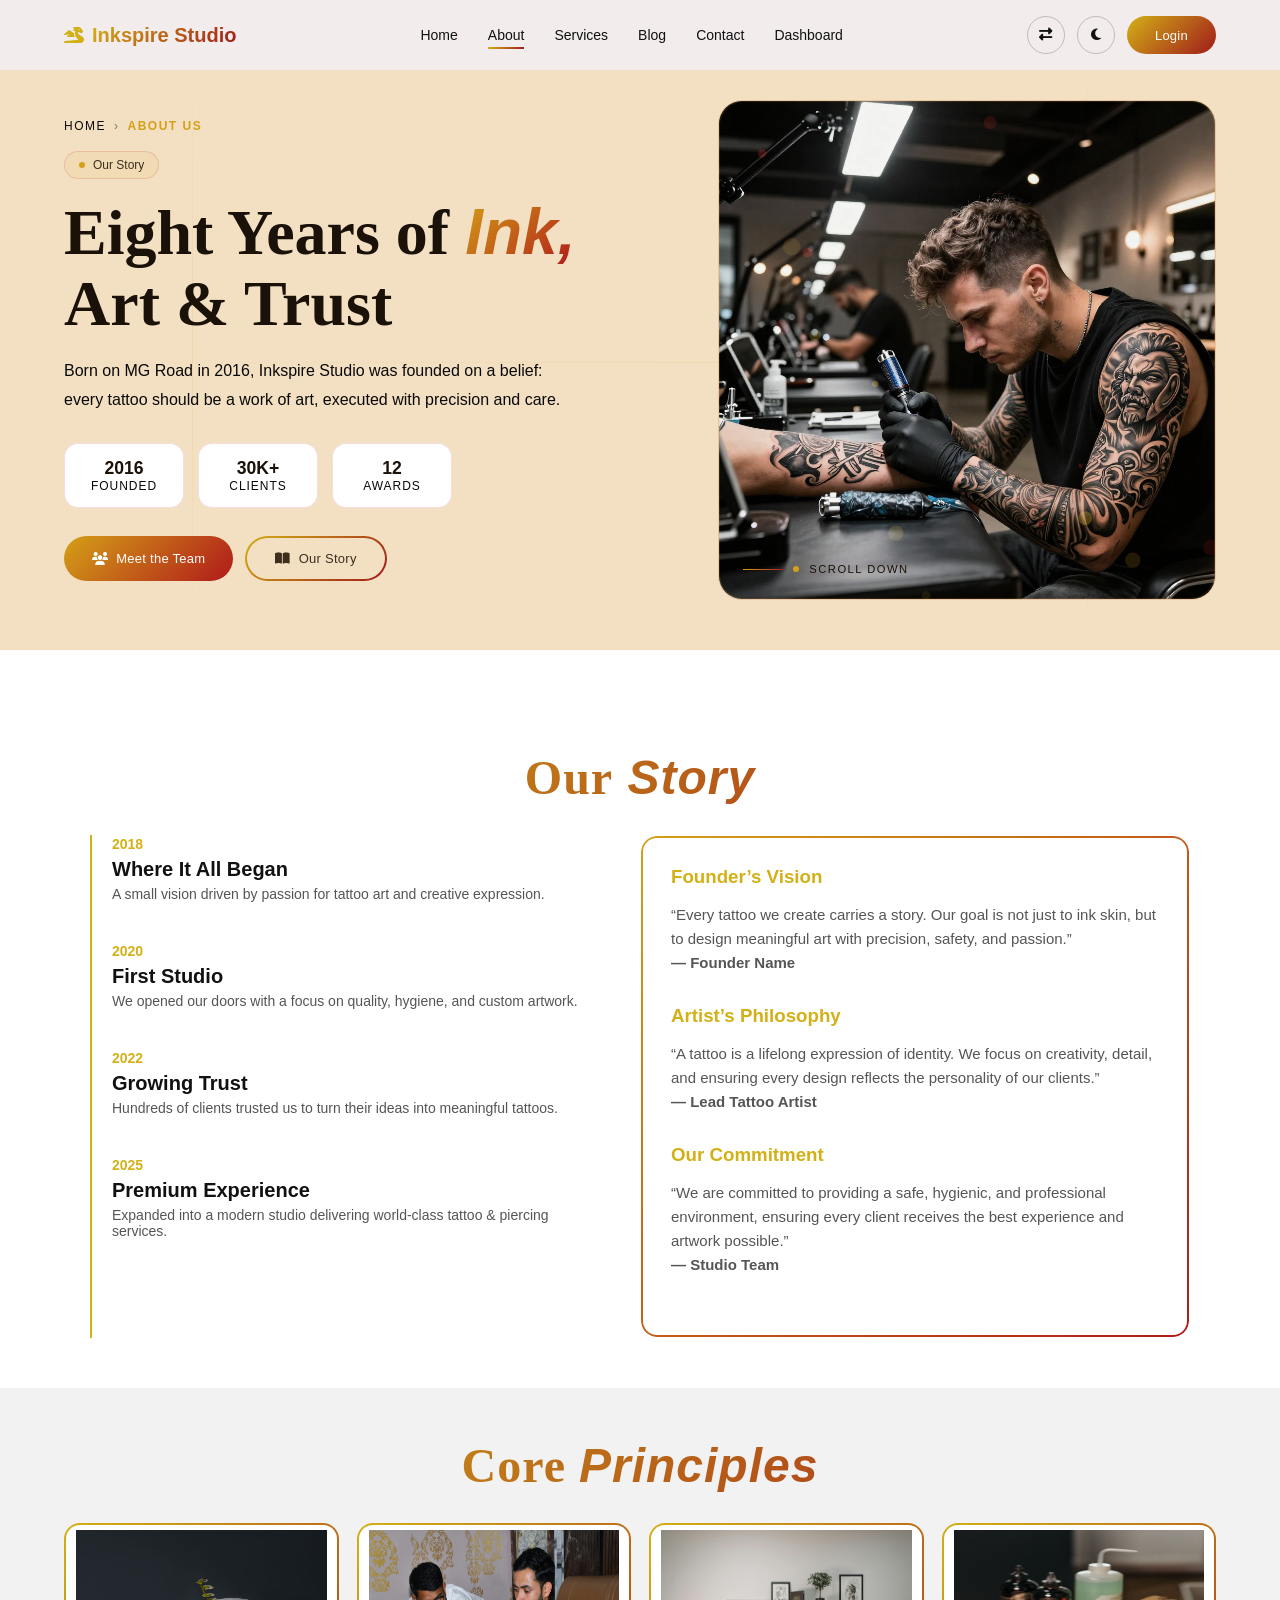
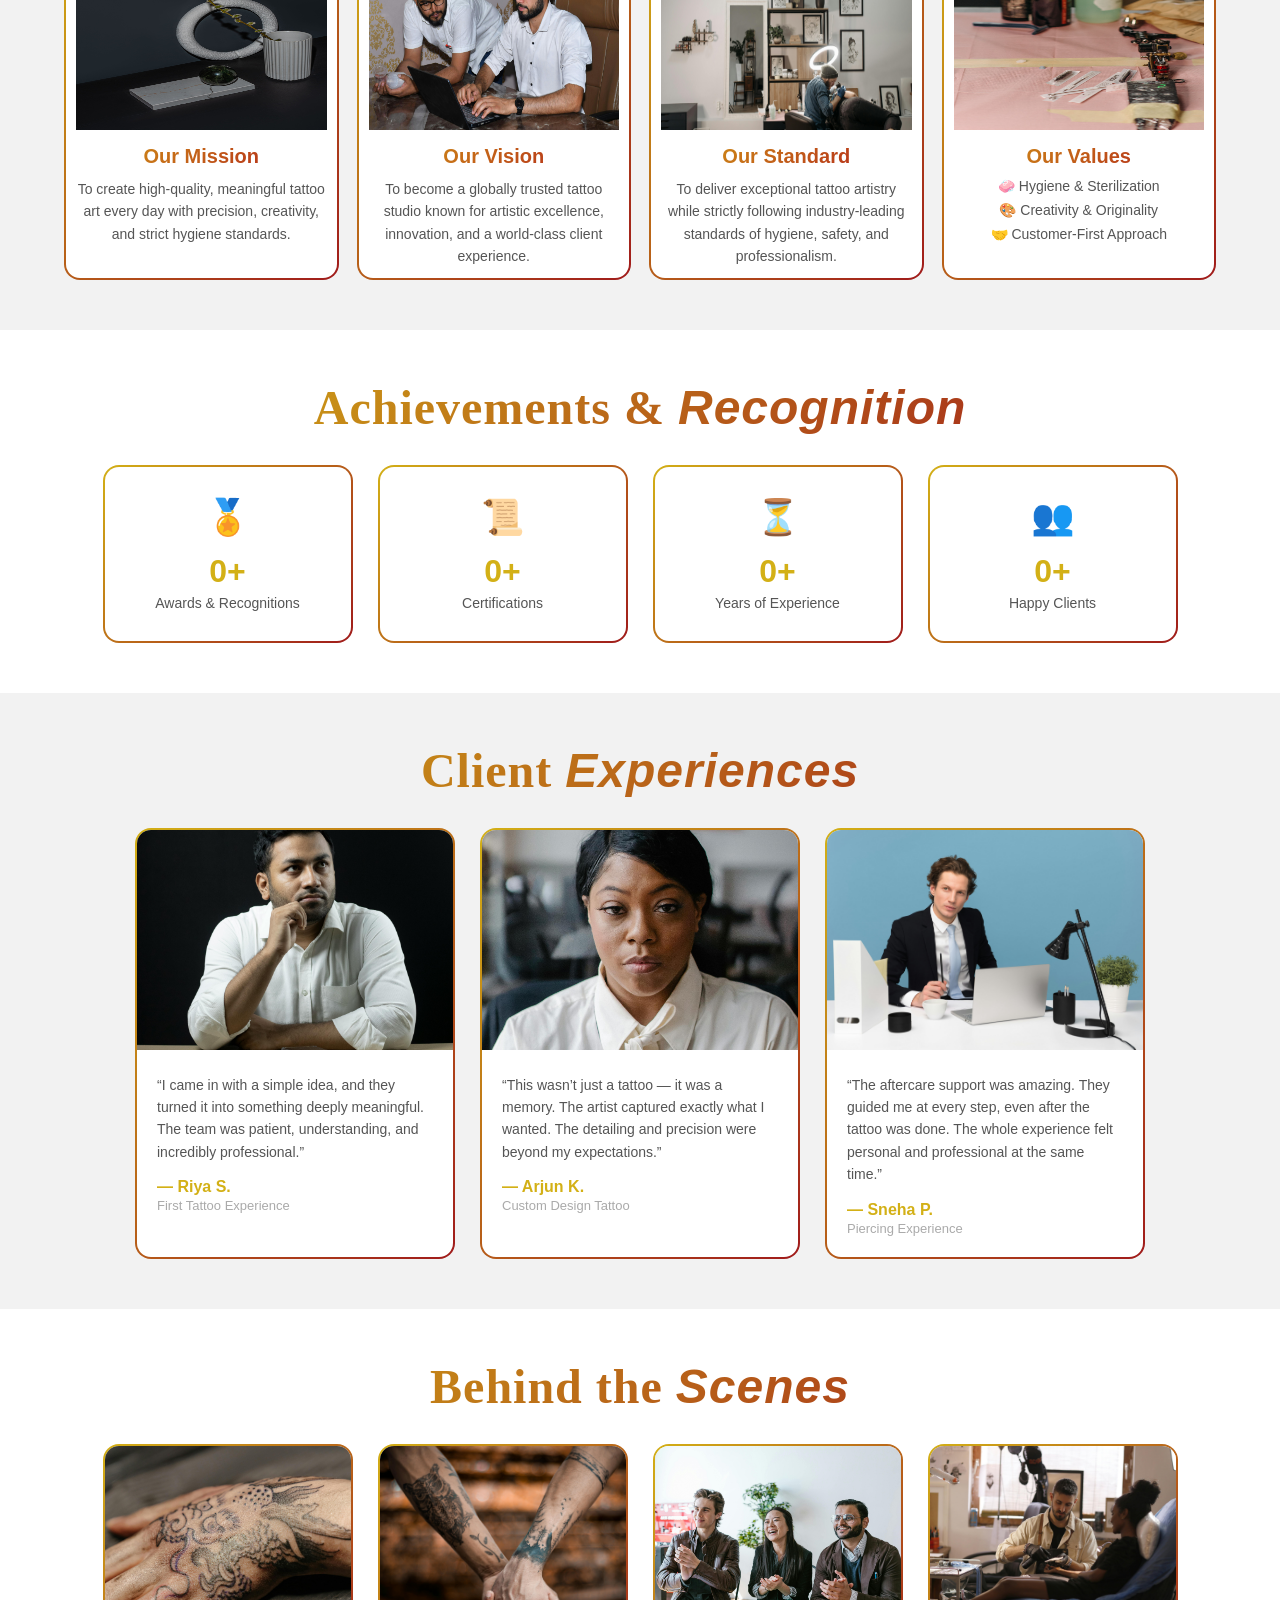
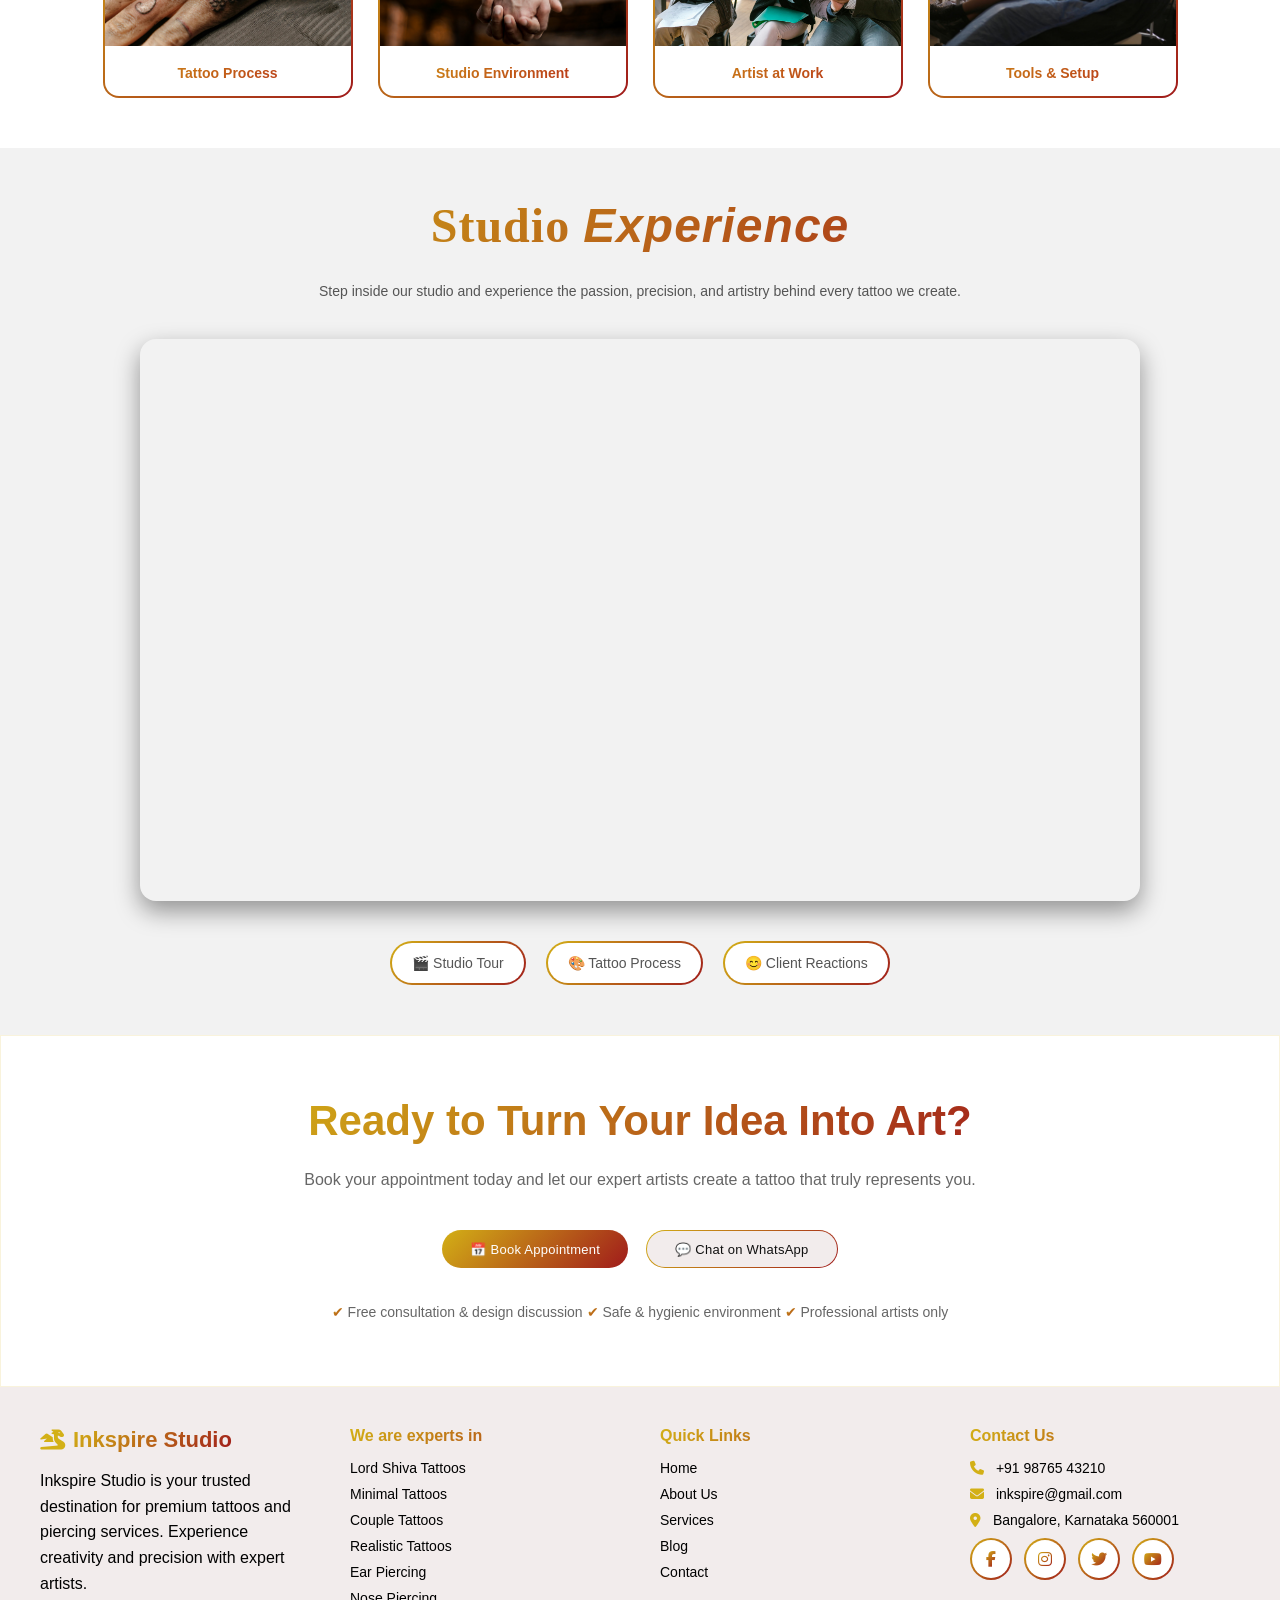
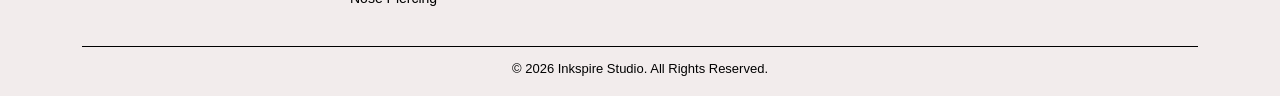
==== commit 6c70d7f2: "Updated something" ====
--- a/aboutus.html
+++ b/aboutus.html
@@ -12,45 +12,38 @@
 <body>
    
  <div id="header"></div>
+
 <section id="page-hero">
 
-  
   <div class="hero-dec-line hl1"></div>
   <div class="hero-dec-line hl2"></div>
   <div class="hero-dec-line hl3"></div>
 
-  
   <div class="hero-wrapper">
 
-    
     <div class="hero-left">
 
-      
       <div class="page-breadcrumb">
         <span class="bc-home">Home</span>
         <span class="bc-sep">›</span>
         <span class="bc-active">About Us</span>
       </div>
 
-      
       <div class="pg-pill">
         <span class="pg-dot"></span>
         Our Story
       </div>
 
-      
       <h1 class="page-title">
         Eight Years of <em>Ink,</em><br>
-        Art & Trust
+        Art &amp; Trust
       </h1>
 
-      
       <p class="page-sub">
         Born on MG Road in 2016, Inkspire Studio was founded on a belief:
         every tattoo should be a work of art, executed with precision and care.
       </p>
 
-      
       <div class="stat-row">
 
         <div class="stat-chip">
@@ -70,7 +63,6 @@
 
       </div>
 
-      
       <div class="hero-cta-row">
 
         <button class="btn-primary">
@@ -84,51 +76,12 @@
       </div>
 
     </div>
-
-    
     <div class="hero-right">
 
-      <div class="info-card-grid">
-
-        <div class="info-card">
-          <div class="ic-icon">
-            <i class="fa-solid fa-shield-halved"></i>
-          </div>
-          <div class="ic-label">Safety</div>
-          <div class="ic-value">Sterilized Equipment</div>
-          <div class="ic-sub">Medical-grade hygiene system</div>
-        </div>
-
-        <div class="info-card">
-          <div class="ic-icon">
-            <i class="fa-solid fa-pen-nib"></i>
-          </div>
-          <div class="ic-label">Design</div>
-          <div class="ic-value">Custom Artwork</div>
-          <div class="ic-sub">Personalized tattoo concepts</div>
-        </div>
-
-        <div class="info-card">
-          <div class="ic-icon">
-            <i class="fa-solid fa-heart-pulse"></i>
-          </div>
-          <div class="ic-label">Care</div>
-          <div class="ic-value">Safe Piercing</div>
-          <div class="ic-sub">Painless & hygienic process</div>
-        </div>
-
-        <div class="info-card">
-          <div class="ic-icon">
-            <i class="fa-solid fa-award"></i>
-          </div>
-          <div class="ic-label">Trust</div>
-          <div class="ic-value">Award Winning Studio</div>
-          <div class="ic-sub">Recognized artistry</div>
-        </div>
-
-      </div>
-
-      
+      <img src="../Images/abtbg.png" alt="Inkspire Studio interior">
+
+      <canvas id="bubbleCanvas"></canvas>
+
       <div class="scroll-cue">
         <span class="scroll-line"></span>
         <span class="scroll-dot"></span>
@@ -139,6 +92,92 @@
 
   </div>
 </section>
+
+<script>
+(function(){
+  const canvas = document.getElementById('bubbleCanvas');
+  const ctx = canvas.getContext('2d');
+  const wrap = canvas.parentElement;
+  let particles = [];
+  let dpr = window.devicePixelRatio || 1;
+
+  function particleCount(){
+    const w = window.innerWidth;
+    if (w <= 360) return 9;
+    if (w <= 768) return 14;
+    if (w <= 1024) return 18;
+    if (w <= 1280) return 22;
+    return 28;
+  }
+
+  function resize(){
+    dpr = window.devicePixelRatio || 1;
+    canvas.width = wrap.offsetWidth * dpr;
+    canvas.height = wrap.offsetHeight * dpr;
+    canvas.style.width = wrap.offsetWidth + 'px';
+    canvas.style.height = wrap.offsetHeight + 'px';
+    ctx.setTransform(dpr,0,0,dpr,0,0);
+    initParticles();
+  }
+
+  function initParticles(){
+    const w = wrap.offsetWidth;
+    const h = wrap.offsetHeight;
+    const count = particleCount();
+    particles = [];
+
+    for(let i=0;i<count;i++){
+      const isGold = Math.random() > 0.45;
+      particles.push({
+        x: Math.random()*w,
+        y: Math.random()*h,
+        r: Math.random()*7+2,
+        speedY: Math.random()*0.45+0.15,
+        wobble: Math.random()*Math.PI*2,
+        wobbleSpeed: Math.random()*0.025+0.008,
+        wobbleAmp: Math.random()*0.8+0.3,
+        color: isGold ? '212,160,23' : '176,26,26',
+        alpha: Math.random()*0.35+0.08
+      });
+    }
+  }
+
+  function animate(){
+    const w = wrap.offsetWidth;
+    const h = wrap.offsetHeight;
+    ctx.clearRect(0,0,w,h);
+
+    particles.forEach(p=>{
+      p.y -= p.speedY;
+      p.wobble += p.wobbleSpeed;
+      p.x += Math.sin(p.wobble)*p.wobbleAmp;
+
+      if(p.y < -p.r*2){
+        p.y = h + p.r*2;
+        p.x = Math.random()*w;
+      }
+      if(p.x < -p.r*2) p.x = w + p.r*2;
+      if(p.x > w + p.r*2) p.x = -p.r*2;
+
+      ctx.beginPath();
+      ctx.arc(p.x,p.y,p.r,0,Math.PI*2);
+      ctx.fillStyle = `rgba(${p.color},${p.alpha})`;
+      ctx.fill();
+    });
+
+    requestAnimationFrame(animate);
+  }
+
+  let resizeTimer;
+  window.addEventListener('resize', ()=>{
+    clearTimeout(resizeTimer);
+    resizeTimer = setTimeout(resize, 150);
+  });
+
+  resize();
+  animate();
+})();
+</script>
 <section class="story-section" id="story">
 
   <div class="story-container">
@@ -225,7 +264,7 @@
       
       <div class="mv-card">
         <div class="mv-icon">
-  <img src="../Images/pri1.jpg"" alt="Mission Icon">
+  <img src="../Images/pri1.jpg" alt="Mission Icon">
 </div>
 
         <h3>Our Mission</h3>
--- a/aboutus.css
+++ b/aboutus.css
@@ -399,29 +399,158 @@
   }
 }
 
-
-@media(max-width:480px){
+.hero-right{
+  position:relative;
+  overflow:hidden;
+  border-radius:28px;
+  min-height:560px;
+  border:1px solid var(--border);
+}
+
+.hero-right img{
+  position:absolute;
+  inset:0;
+  width:100%;
+  height:100%;
+  object-fit:cover;
+  display:block;
+  z-index:1;
+  transform-origin:center center;
+  animation:heroImgFloat 9s ease-in-out infinite;
+  will-change:transform;
+}
+
+@keyframes heroImgFloat{
+  0%   { transform:translate3d(0,0,0) scale(1.04); }
+  25%  { transform:translate3d(-1.5%,-2%,0) scale(1.06); }
+  50%  { transform:translate3d(0,-3%,0) scale(1.08); }
+  75%  { transform:translate3d(1.5%,-1%,0) scale(1.06); }
+  100% { transform:translate3d(0,0,0) scale(1.04); }
+}
+.hero-right::before{
+  content:'';
+  position:absolute;
+  inset:0;
+  z-index:2;
+  pointer-events:none;
+  background:
+    linear-gradient(180deg, var(--scrim-edge) 35%, var(--scrim) 100%),
+    linear-gradient(to right, var(--scrim) 0%, transparent 25%);
+}
+
+.hero-right::after{
+  content:'';
+  position:absolute;
+  inset:0;
+  z-index:4;
+  pointer-events:none;
+  border-radius:28px;
+  box-shadow: inset 0 0 0 1px rgba(212,160,23,.18);
+}
+
+#bubbleCanvas{
+  position:absolute;
+  inset:0;
+  z-index:3;
+  width:100%;
+  height:100%;
+  display:block;
+  pointer-events:none;
+  mix-blend-mode:screen;
+}
+
+.hero-right .scroll-cue{
+  position:absolute;
+  left:24px;
+  bottom:24px;
+  z-index:5;
+  color:var(--text-h);
+}
+
+.hero-right .scroll-cue .scroll-dot{
+  background:var(--gold);
+}
+
+
+@media(max-width:1280px){
+  .hero-wrapper{
+    gap:46px;
+  }
+  .hero-right{
+    min-height:500px;
+    border-radius:24px;
+  }
+  .hero-right::after{ border-radius:24px; }
+}
+
+@media(max-width:1024px){
+  .hero-wrapper{
+    grid-template-columns:1fr;
+    gap:38px;
+  }
+  .page-sub{
+    max-width:100%;
+  }
+  .hero-right{
+    min-height:440px;
+    border-radius:22px;
+    order:-1;
+  }
+  .hero-right::after{ border-radius:22px; }
+}
+
+@media(max-width:768px){
   #page-hero{
-    padding:80px 16px 60px;
-  }
-
-  .page-title{
-    font-size:2.2rem;
-  }
-
+    padding:90px 22px 70px;
+  }
+  .info-card-grid{
+    grid-template-columns:1fr;
+  }
+  .stat-row{
+    justify-content:flex-start;
+  }
+  .hero-right{
+    min-height:380px;
+    border-radius:18px;
+  }
+  .hero-right::after{ border-radius:18px; }
+  .hero-right img{
+    animation-duration:11s;
+  }
+}
+
+@media(max-width:360px){
+  #page-hero{
+    padding:70px 16px 50px;
+  }
+  .hero-wrapper{
+    gap:28px;
+  }
+  .hero-right{
+    min-height:280px;
+    border-radius:14px;
+  }
+  .hero-right::after{ 
+    border-radius:14px;
+   }
+  .stat-chip{
+    min-width:96px;
+    padding:10px 12px;
+  }
+  .stat-row{
+    gap:10px;
+  }
   .hero-cta-row{
-    flex-direction:column;
-  }
-
-  .btn-primary,
-  .btn-secondary{
-    width:100%;
-    text-align:center;
-    justify-content:center;
-  }
-
-  .stat-chip{
-    width:100%;
+    gap:10px;
+  }
+  .btn-primary, .btn-secondary{
+    padding:11px 20px;
+    font-size:12px;
+  }
+  .hero-right .scroll-cue{
+    left:16px;
+    bottom:16px;
+    font-size:.6rem;
   }
 }
 
